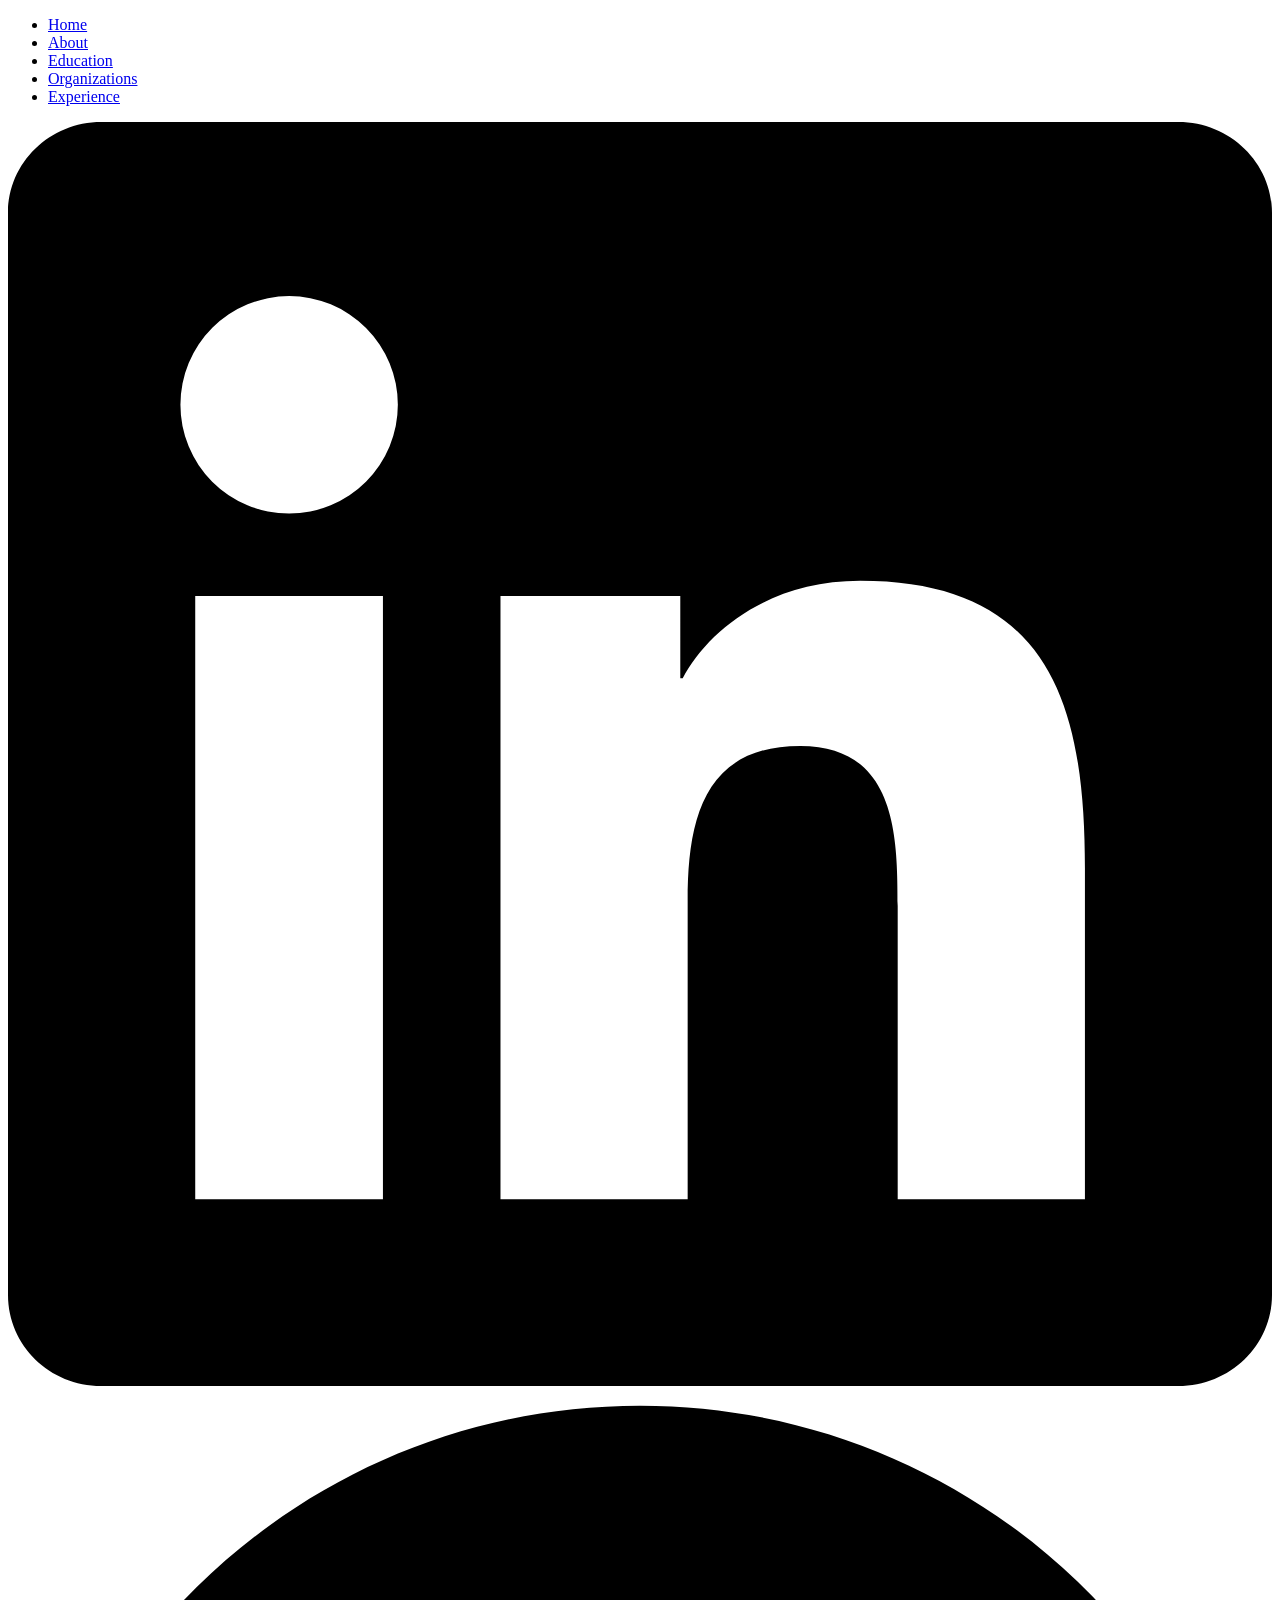
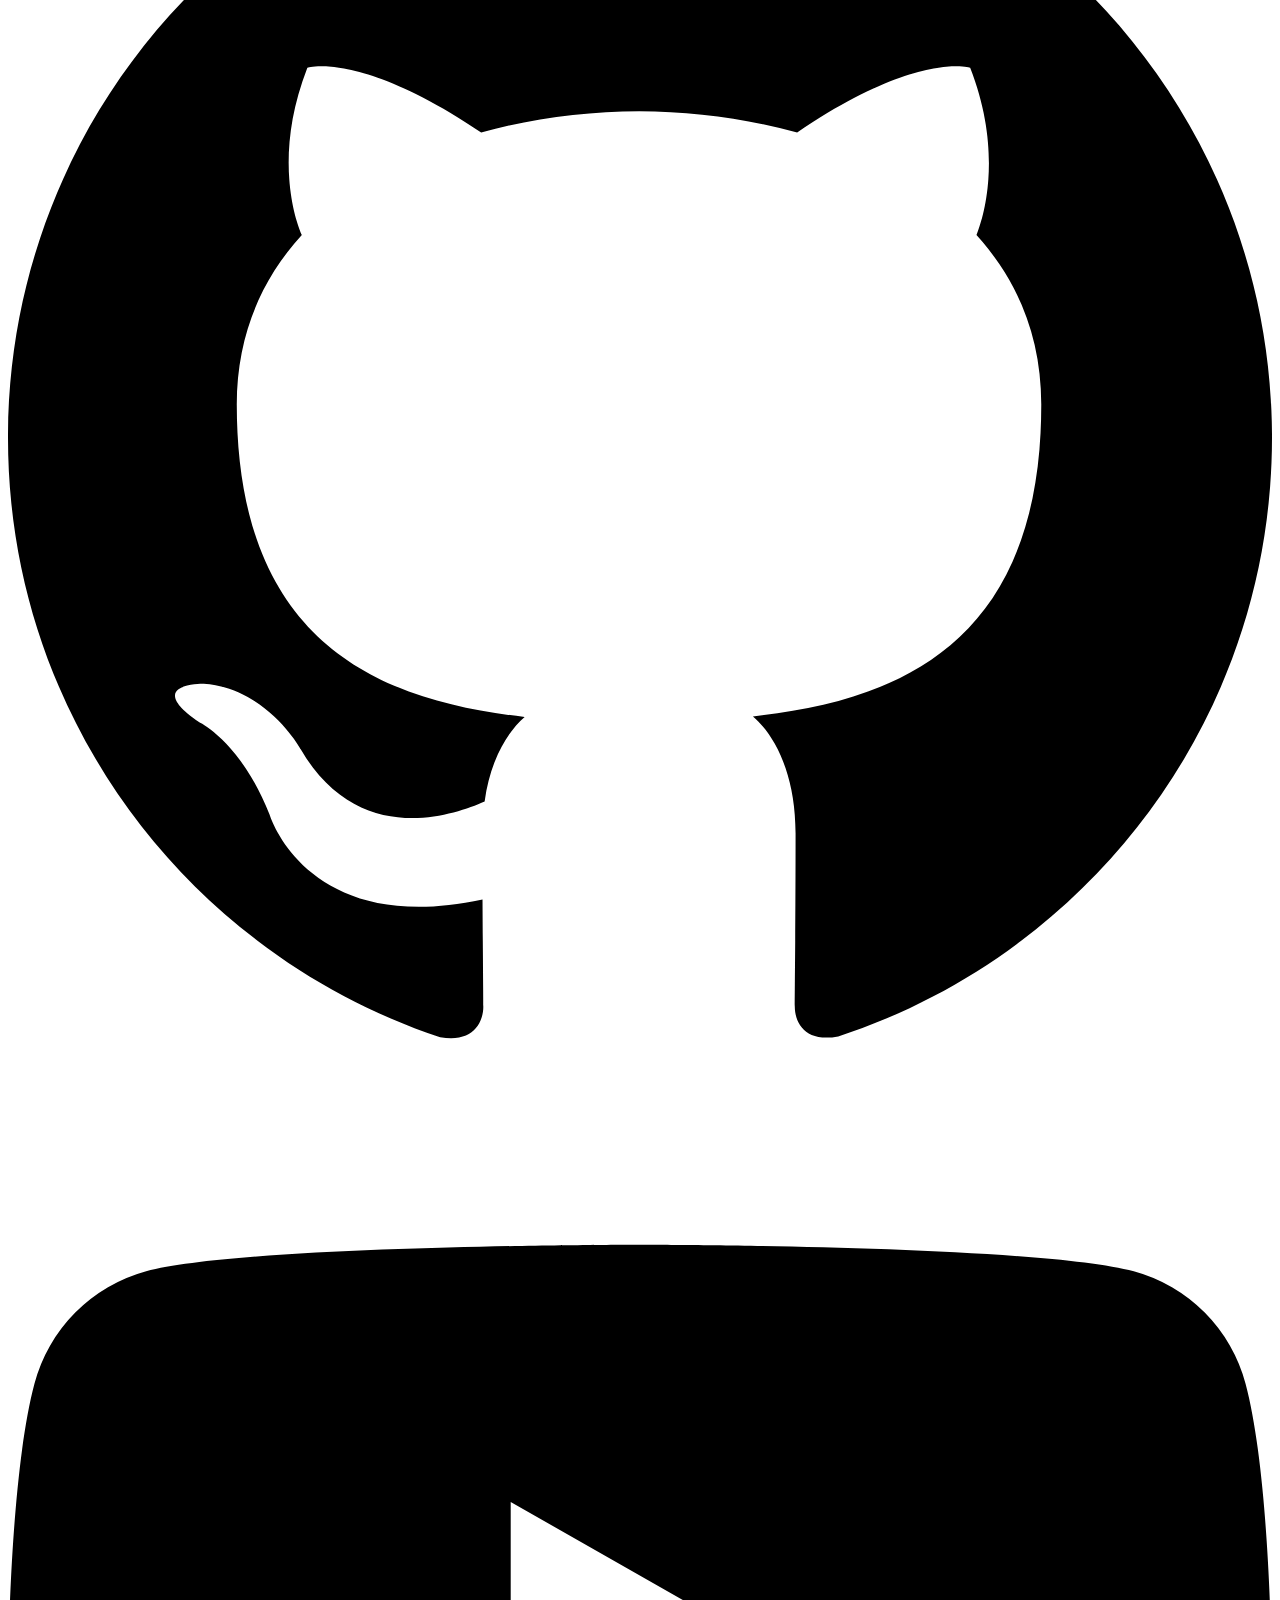
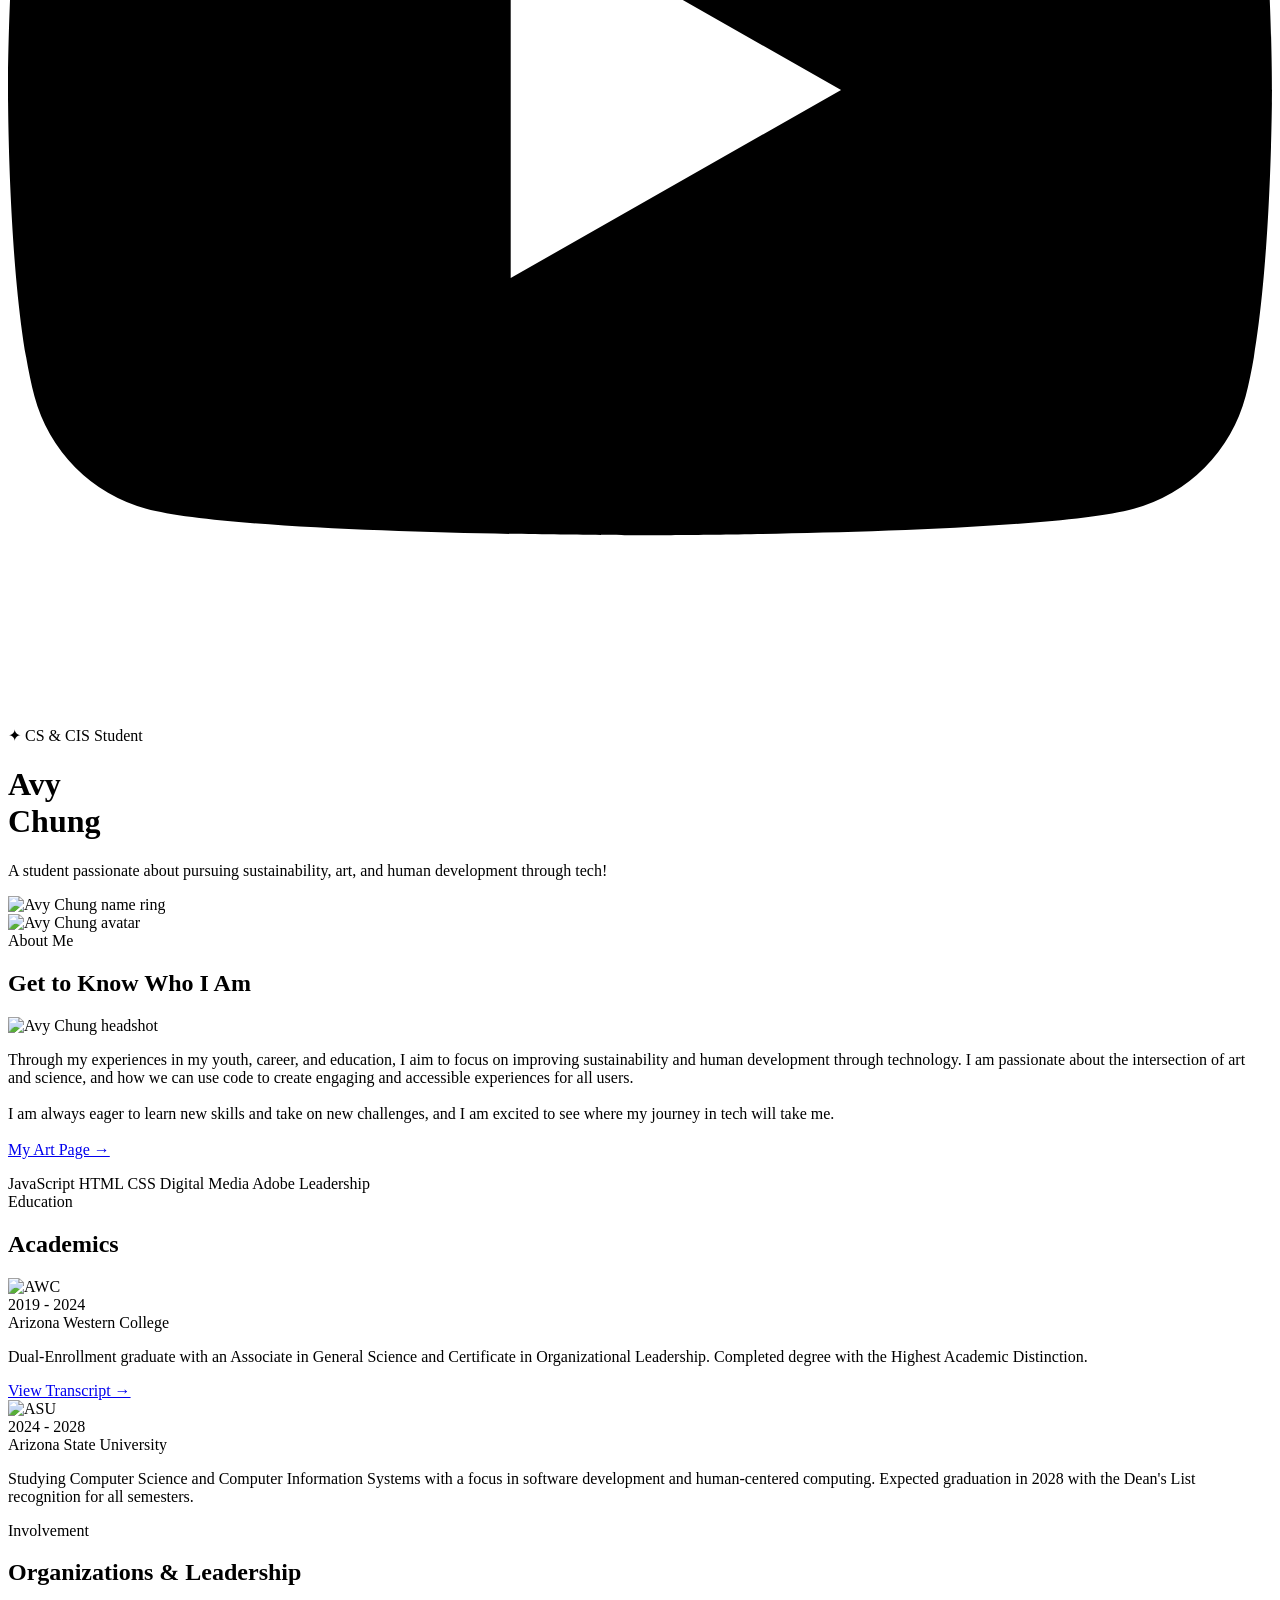
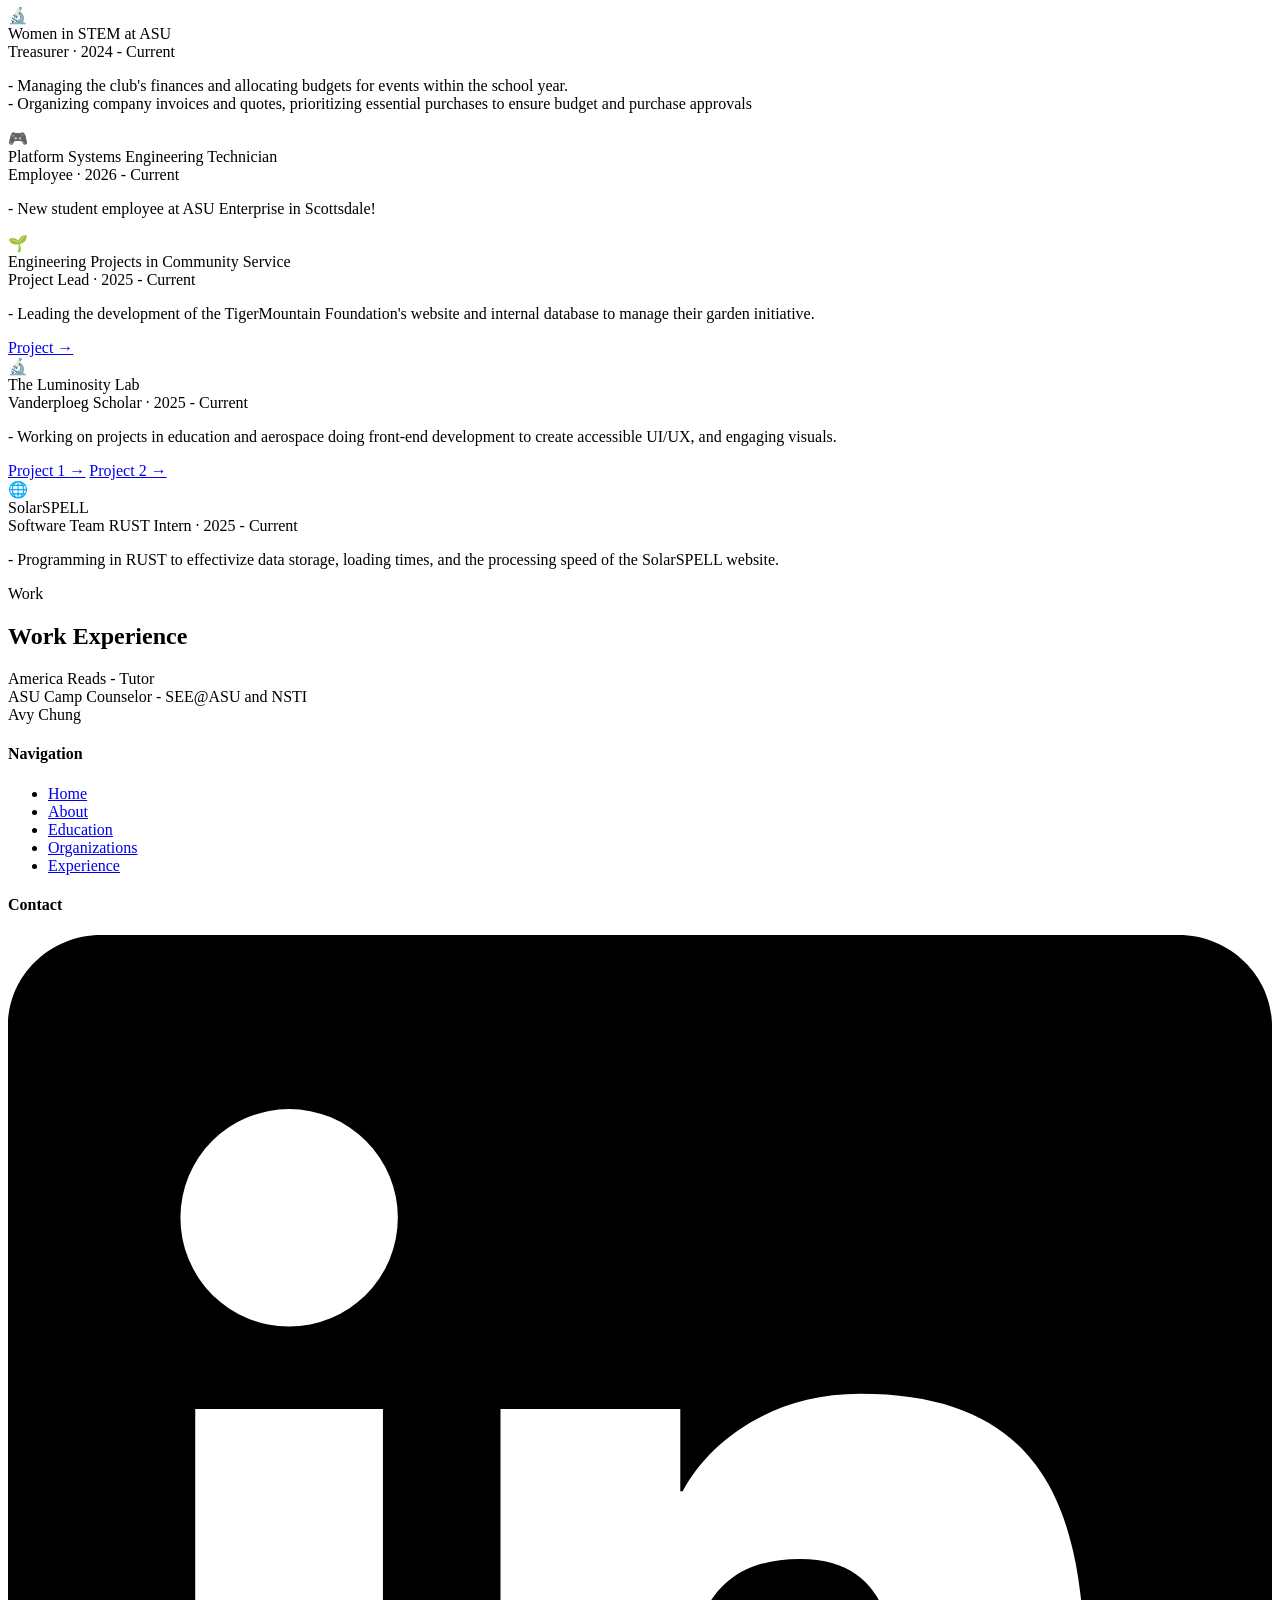
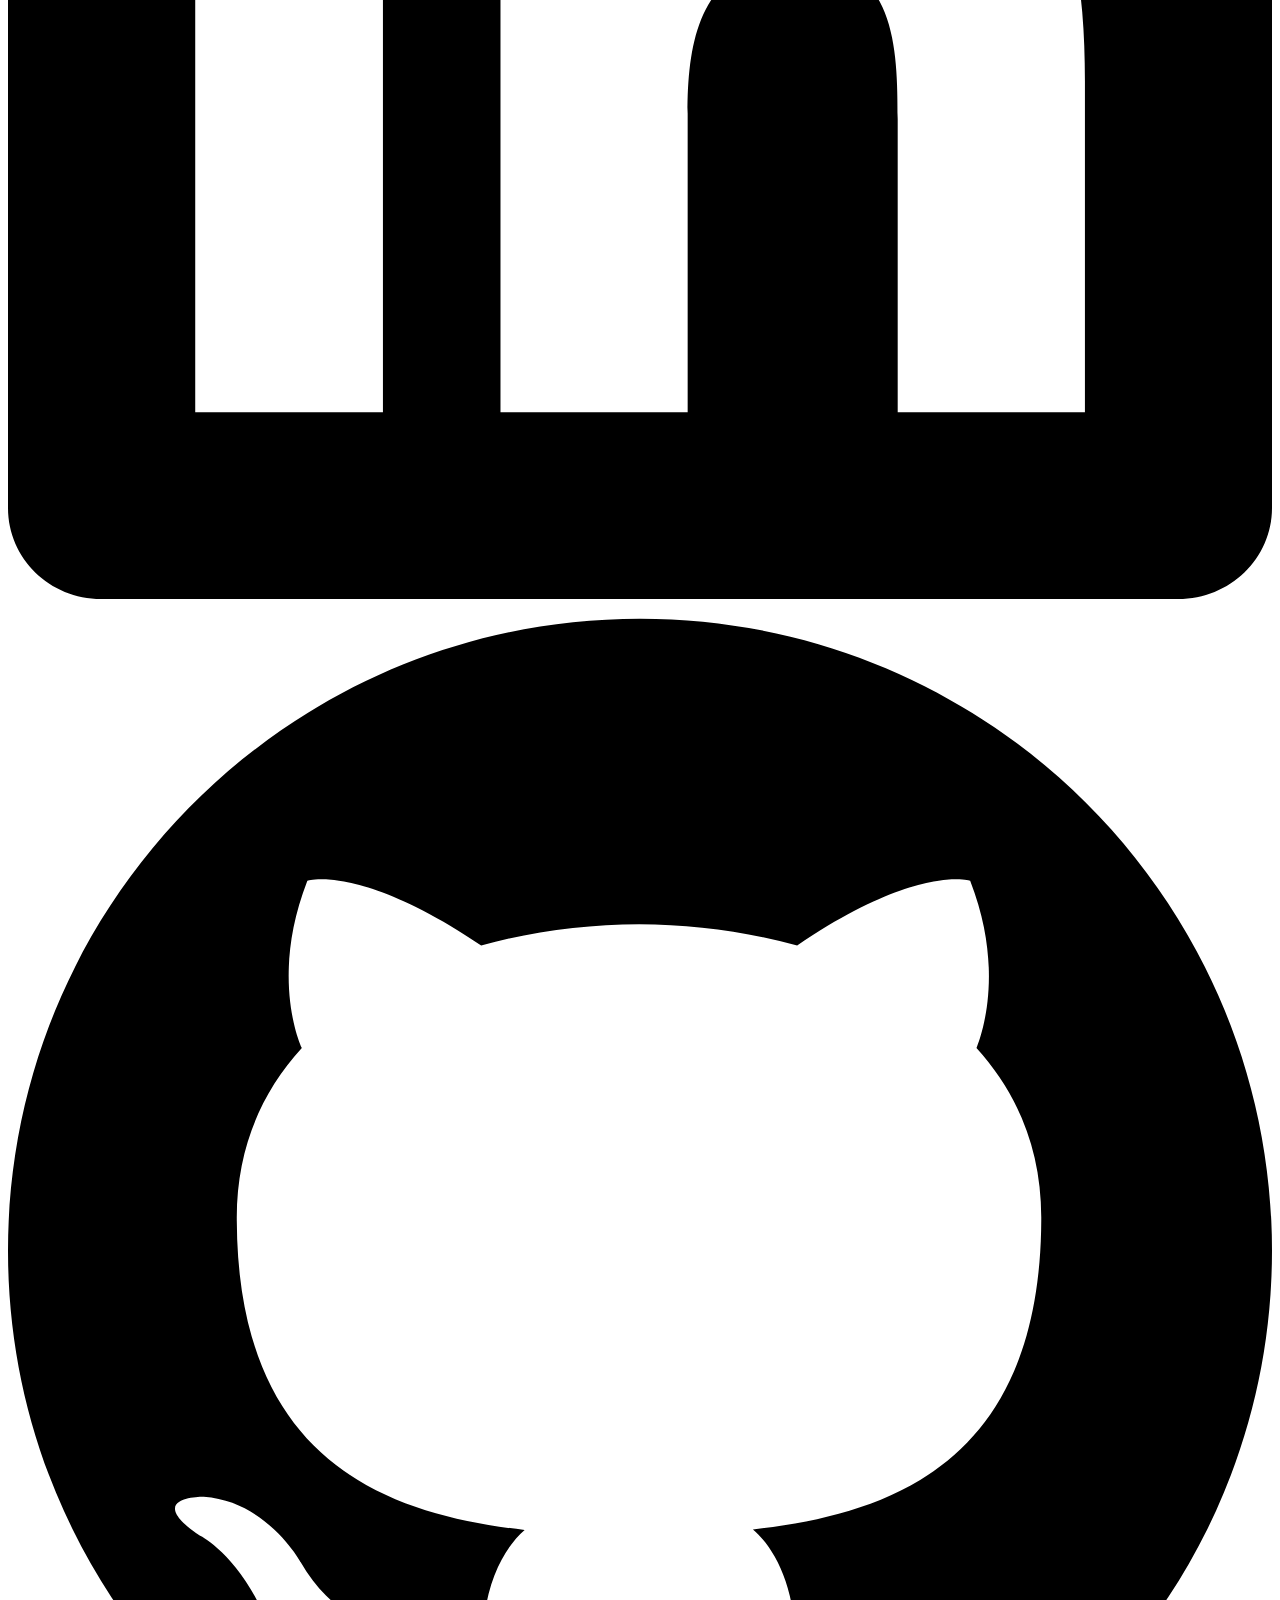
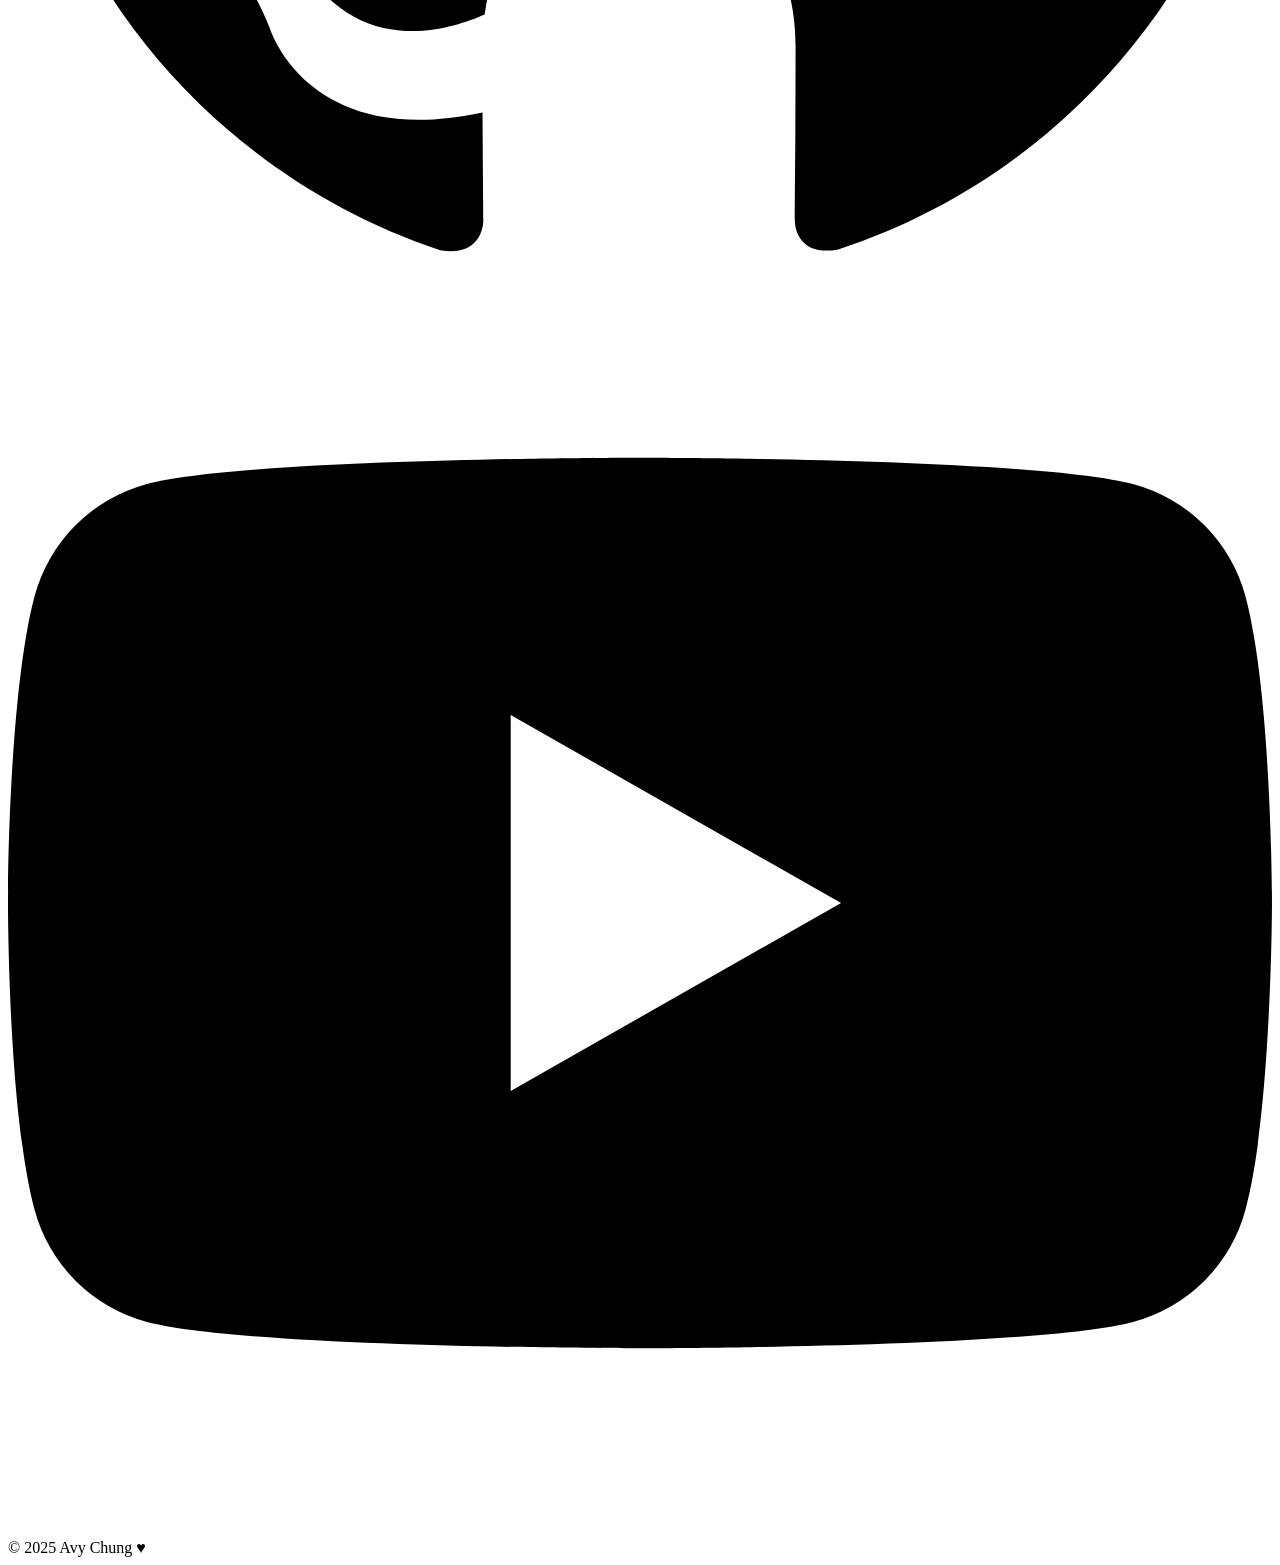
==== index.html @ 110dce2c "link to art page fixed" ====
<!DOCTYPE html>
<html lang="en">
<head>
  <meta charset="UTF-8" />
  <meta name="viewport" content="width=device-width, initial-scale=1.0"/>
  <link rel="stylesheet" href="/avyquynh-portfolio/style.css">
  <title>Avy Chung | Portfolio ♥</title>
</head>
<body>
  <!-- NAV -->
  <nav>
    <ul class="nav-links">
      <li><a href="#hero" class="active">Home</a></li>
      <li><a href="#about">About</a></li>
      <li><a href="#education">Education</a></li>
      <li><a href="#organizations">Organizations</a></li>
      <li><a href="#experience">Experience</a></li>
    </ul>
    <div class="nav-socials">
      <a href="https://www.linkedin.com/in/avy-chung/" target="_blank" aria-label="LinkedIn">
        <svg viewBox="0 0 24 24"><path d="M20.447 20.452h-3.554v-5.569c0-1.328-.027-3.037-1.852-3.037-1.853 0-2.136 1.445-2.136 2.939v5.667H9.351V9h3.414v1.561h.046c.477-.9 1.637-1.85 3.37-1.85 3.601 0 4.267 2.37 4.267 5.455v6.286zM5.337 7.433a2.062 2.062 0 01-2.063-2.065 2.064 2.064 0 112.063 2.065zm1.782 13.019H3.555V9h3.564v11.452zM22.225 0H1.771C.792 0 0 .774 0 1.729v20.542C0 23.227.792 24 1.771 24h20.451C23.2 24 24 23.227 24 22.271V1.729C24 .774 23.2 0 22.222 0h.003z"/></svg>
      </a>
      <a href="https://github.com/avyquynh" target="_blank" aria-label="GitHub">
        <svg viewBox="0 0 24 24"><path d="M12 .297c-6.63 0-12 5.373-12 12 0 5.303 3.438 9.8 8.205 11.385.6.113.82-.258.82-.577 0-.285-.01-1.04-.015-2.04-3.338.724-4.042-1.61-4.042-1.61C4.422 18.07 3.633 17.7 3.633 17.7c-1.087-.744.084-.729.084-.729 1.205.084 1.838 1.236 1.838 1.236 1.07 1.835 2.809 1.305 3.495.998.108-.776.417-1.305.76-1.605-2.665-.3-5.466-1.332-5.466-5.93 0-1.31.465-2.38 1.235-3.22-.135-.303-.54-1.523.105-3.176 0 0 1.005-.322 3.3 1.23.96-.267 1.98-.399 3-.405 1.02.006 2.04.138 3 .405 2.28-1.552 3.285-1.23 3.285-1.23.645 1.653.24 2.873.12 3.176.765.84 1.23 1.91 1.23 3.22 0 4.61-2.805 5.625-5.475 5.92.42.36.81 1.096.81 2.22 0 1.606-.015 2.896-.015 3.286 0 .315.21.69.825.57C20.565 22.092 24 17.592 24 12.297c0-6.627-5.373-12-12-12"/></svg>
      </a>
      <a href="https://www.youtube.com/@avyquynh2" target="_blank" aria-label="YouTube">
        <svg viewBox="0 0 24 24"><path d="M23.498 6.186a3.016 3.016 0 00-2.122-2.136C19.505 3.545 12 3.545 12 3.545s-7.505 0-9.377.505A3.017 3.017 0 00.502 6.186C0 8.07 0 12 0 12s0 3.93.502 5.814a3.016 3.016 0 002.122 2.136c1.871.505 9.376.505 9.376.505s7.505 0 9.377-.505a3.015 3.015 0 002.122-2.136C24 15.93 24 12 24 12s0-3.93-.502-5.814zM9.545 15.568V8.432L15.818 12l-6.273 3.568z"/></svg>
      </a>
    </div>
  </nav>

  <!-- HERO -->
  <div id="hero" class="hero">
    <div class="hero-blob blob-1"></div>
    <div class="hero-blob blob-2"></div>
    <div class="hero-inner">
      <div class="hero-text fade-up">
        <div class="hero-tag">✦ CS & CIS Student</div>
        <h1 class="hero-name">
          Avy<br/><span>Chung</span>
        </h1>
        <p class="hero-desc">
            A student passionate about pursuing sustainability, art, and human development through tech!
        </p>
      </div>
      <div class="hero-visual fade-up delay-2">
        <div class="avatar-wrap">
          <div class="avatar-ring">
            <img src="/avyquynh-portfolio/assets/logoname.png" alt="Avy Chung name ring" />
          </div>
          <div class="avatar-inner">
            <img src="/avyquynh-portfolio/assets/logo.png" alt="Avy Chung avatar" />
          </div>
        </div>
      </div>
    </div>
  </div>

  <!-- ABOUT -->
  <section id="about">
    <div class="section-label">About Me</div>
    <h2 class="section-title">Get to Know Who I Am</h2>
    <div class="section-divider"></div>
    <div class="about-grid">
      <div class="about-photo fade-up">
        <img src="/avyquynh-portfolio/assets/Avy_Chung_Headshot.jpeg" alt="Avy Chung headshot" />
      </div>
      <div class="about-body fade-up delay-1">
        <p>
            Through my experiences in my youth, career, and education, I aim to focus on improving sustainability and human development through technology. I am passionate about the intersection of art and science, and how we can use code to create engaging and accessible experiences for all users. <br>
            <br> I am always eager to learn new skills and take on new challenges, and I am excited to see where my journey in tech will take me.<br>
            <br><a href="https://avyquynh.github.io/avyquynh-art-portfolio/" target="_blank" class="about-link">My Art Page →</a>  
        </p>
        <div class="skills-pills">
          <span class="pill">JavaScript</span>
          <span class="pill">HTML</span>
          <span class="pill">CSS</span>
          <span class="pill">Digital Media</span>
          <span class="pill">Adobe</span>
          <span class="pill">Leadership</span>
        </div>
      </div>
    </div>
  </section>

  <!-- EDUCATION -->
  <section id="education">
    <div class="section-label">Education</div>
    <h2 class="section-title">Academics</h2>
    <div class="section-divider"></div>
    <div class="edu-cards">
      <div class="edu-card fade-up">
        <img src="/avyquynh-portfolio/assets/AWC_logo.png" alt="AWC" class="edu-logo" />
        <div class="edu-years">2019 - 2024</div>
        <div class="edu-school">Arizona Western College</div>
        <p class="edu-desc">
          Dual-Enrollment graduate with an Associate in General Science and Certificate in Organizational Leadership. Completed degree with the Highest Academic Distinction.
        </p>
        <a href="/avyquynh-portfolio/assets/AWC Transcript.pdf" target="_blank" class="edu-link">View Transcript →</a>
      </div>
      <div class="edu-card fade-up delay-2">
        <img src="/avyquynh-portfolio/assets/ASU_logo.png" alt="ASU" class="edu-logo" />
        <div class="edu-years">2024 - 2028</div>
        <div class="edu-school">Arizona State University</div>
        <p class="edu-desc">
          Studying Computer Science and Computer Information Systems with a focus in software development and human-centered computing. Expected graduation in 2028 with the Dean's List recognition for all semesters.
        </p>
      </div>
    </div>
  </section>

  <!-- ORGANIZATIONS -->
  <section id="organizations">
    <div class="section-label">Involvement</div>
    <h2 class="section-title">Organizations & Leadership</h2>
    <div class="section-divider"></div>
    <div class="orgs-grid">
      <div class="org-card fade-up">
        <div class="org-header">
          <div class="org-icon">🔬</div>
          <div>
            <div class="org-name">Women in STEM at ASU</div>
          </div>
        </div>
        <div class="org-role">Treasurer · 2024 - Current</div>
        <p class="org-desc">
            - Managing the club's finances and allocating budgets for events within the school year.<br>
            - Organizing company invoices and quotes, prioritizing essential purchases to ensure budget and purchase approvals
        </p>
      </div>

      <div class="org-card fade-up delay-1">
        <div class="org-header">
          <div class="org-icon">🎮</div>
          <div>
            <div class="org-name">Platform Systems Engineering Technician</div>
          </div>
        </div>
        <div class="org-role">Employee · 2026 - Current</div>
        <p class="org-desc">
            - New student employee at ASU Enterprise in Scottsdale!
        </p>
      </div>

      <div class="org-card fade-up delay-2">
        <div class="org-header">
          <div class="org-icon">🌱</div>
          <div>
            <div class="org-name">Engineering Projects in Community Service</div>
          </div>
        </div>
        <div class="org-role">Project Lead · 2025 - Current</div>
        <p class="org-desc">
            - Leading the development of the TigerMountain Foundation's website and internal database to manage their garden initiative.
        </p>  
        <a href="https://github.com/TigerMountain-Foundation-EPICS/" target="_blank" class="org-link">Project →</a>  
    </div>

      <div class="org-card fade-up delay-1">
        <div class="org-header">
          <div class="org-icon">🔬</div>
          <div>
            <div class="org-name">The Luminosity Lab</div>
          </div>
        </div>
        <div class="org-role">Vanderploeg Scholar · 2025 - Current</div>
        <p class="org-desc">- Working on projects in education and aerospace doing front-end development to create accessible UI/UX, and engaging visuals.</p>
        <a href="https://www.withkip.com" target="_blank" class="org-link">Project 1 →</a>
        <a href="https://www.figma.com/proto/AgCp6HryinHrchg2xhIece/Wireframe-Workbench-Tablet?node-id=0-1&t=k4JjEGeSxW9MUzPW-1" target="_blank" class="org-link">Project 2 →</a>
      </div>

      <div class="org-card fade-up delay-2">
        <div class="org-header">
          <div class="org-icon">🌐</div>
          <div>
            <div class="org-name">SolarSPELL</div>
          </div>
        </div>
        <div class="org-role">Software Team RUST Intern · 2025 - Current</div>
        <p class="org-desc">- Programming in RUST to effectivize data storage, loading times, and the processing speed of the SolarSPELL website.</p>
      </div>
    </div>
  </section>

  <!-- EXPERIENCE -->
  <section id="experience">
    <div class="section-label">Work</div>
    <h2 class="section-title">Work Experience</h2>
    <div class="section-divider"></div>
    <div class="work-list">
      <div class="work-item fade-up">
        <div class="work-dot"></div>
        <div class="work-title">America Reads - Tutor</div>
      </div>
      <div class="work-item fade-up delay-1">
        <div class="work-dot"></div>
        <div class="work-title">ASU Camp Counselor - SEE@ASU and NSTI</div>
      </div>
    </div>
  </section>

  <!-- FOOTER -->
  <footer>
    <div class="footer-inner">
      <div>
        <div class="footer-brand">Avy Chung</div>
      </div>
      <div class="footer-col">
        <h4>Navigation</h4>
        <ul>
          <li><a href="#hero">Home</a></li>
          <li><a href="#about">About</a></li>
          <li><a href="#education">Education</a></li>
          <li><a href="#organizations">Organizations</a></li>
          <li><a href="#experience">Experience</a></li>
        </ul>
      </div>
      <div class="footer-col">
        <h4>Contact</h4>
        <div class="footer-socials" style="margin-top:1.2rem">
          <a href="https://www.linkedin.com/in/avy-chung/" target="_blank" aria-label="LinkedIn">
            <svg viewBox="0 0 24 24"><path d="M20.447 20.452h-3.554v-5.569c0-1.328-.027-3.037-1.852-3.037-1.853 0-2.136 1.445-2.136 2.939v5.667H9.351V9h3.414v1.561h.046c.477-.9 1.637-1.85 3.37-1.85 3.601 0 4.267 2.37 4.267 5.455v6.286zM5.337 7.433a2.062 2.062 0 01-2.063-2.065 2.064 2.064 0 112.063 2.065zm1.782 13.019H3.555V9h3.564v11.452zM22.225 0H1.771C.792 0 0 .774 0 1.729v20.542C0 23.227.792 24 1.771 24h20.451C23.2 24 24 23.227 24 22.271V1.729C24 .774 23.2 0 22.222 0h.003z"/></svg>
          </a>
          <a href="https://github.com/avyquynh" target="_blank" aria-label="GitHub">
            <svg viewBox="0 0 24 24"><path d="M12 .297c-6.63 0-12 5.373-12 12 0 5.303 3.438 9.8 8.205 11.385.6.113.82-.258.82-.577 0-.285-.01-1.04-.015-2.04-3.338.724-4.042-1.61-4.042-1.61C4.422 18.07 3.633 17.7 3.633 17.7c-1.087-.744.084-.729.084-.729 1.205.084 1.838 1.236 1.838 1.236 1.07 1.835 2.809 1.305 3.495.998.108-.776.417-1.305.76-1.605-2.665-.3-5.466-1.332-5.466-5.93 0-1.31.465-2.38 1.235-3.22-.135-.303-.54-1.523.105-3.176 0 0 1.005-.322 3.3 1.23.96-.267 1.98-.399 3-.405 1.02.006 2.04.138 3 .405 2.28-1.552 3.285-1.23 3.285-1.23.645 1.653.24 2.873.12 3.176.765.84 1.23 1.91 1.23 3.22 0 4.61-2.805 5.625-5.475 5.92.42.36.81 1.096.81 2.22 0 1.606-.015 2.896-.015 3.286 0 .315.21.69.825.57C20.565 22.092 24 17.592 24 12.297c0-6.627-5.373-12-12-12"/></svg>
          </a>
          <a href="https://www.youtube.com/@avyquynh2" target="_blank" aria-label="YouTube">
            <svg viewBox="0 0 24 24"><path d="M23.498 6.186a3.016 3.016 0 00-2.122-2.136C19.505 3.545 12 3.545 12 3.545s-7.505 0-9.377.505A3.017 3.017 0 00.502 6.186C0 8.07 0 12 0 12s0 3.93.502 5.814a3.016 3.016 0 002.122 2.136c1.871.505 9.376.505 9.376.505s7.505 0 9.377-.505a3.015 3.015 0 002.122-2.136C24 15.93 24 12 24 12s0-3.93-.502-5.814zM9.545 15.568V8.432L15.818 12l-6.273 3.568z"/></svg>
          </a>
        </div>
      </div>
    </div>
    <div class="footer-bottom">
      <span>© 2025 Avy Chung ♥</span>
    </div>
  </footer>
  <script src="/avyquynh-portfolio/script.js"></script></body>
</html>
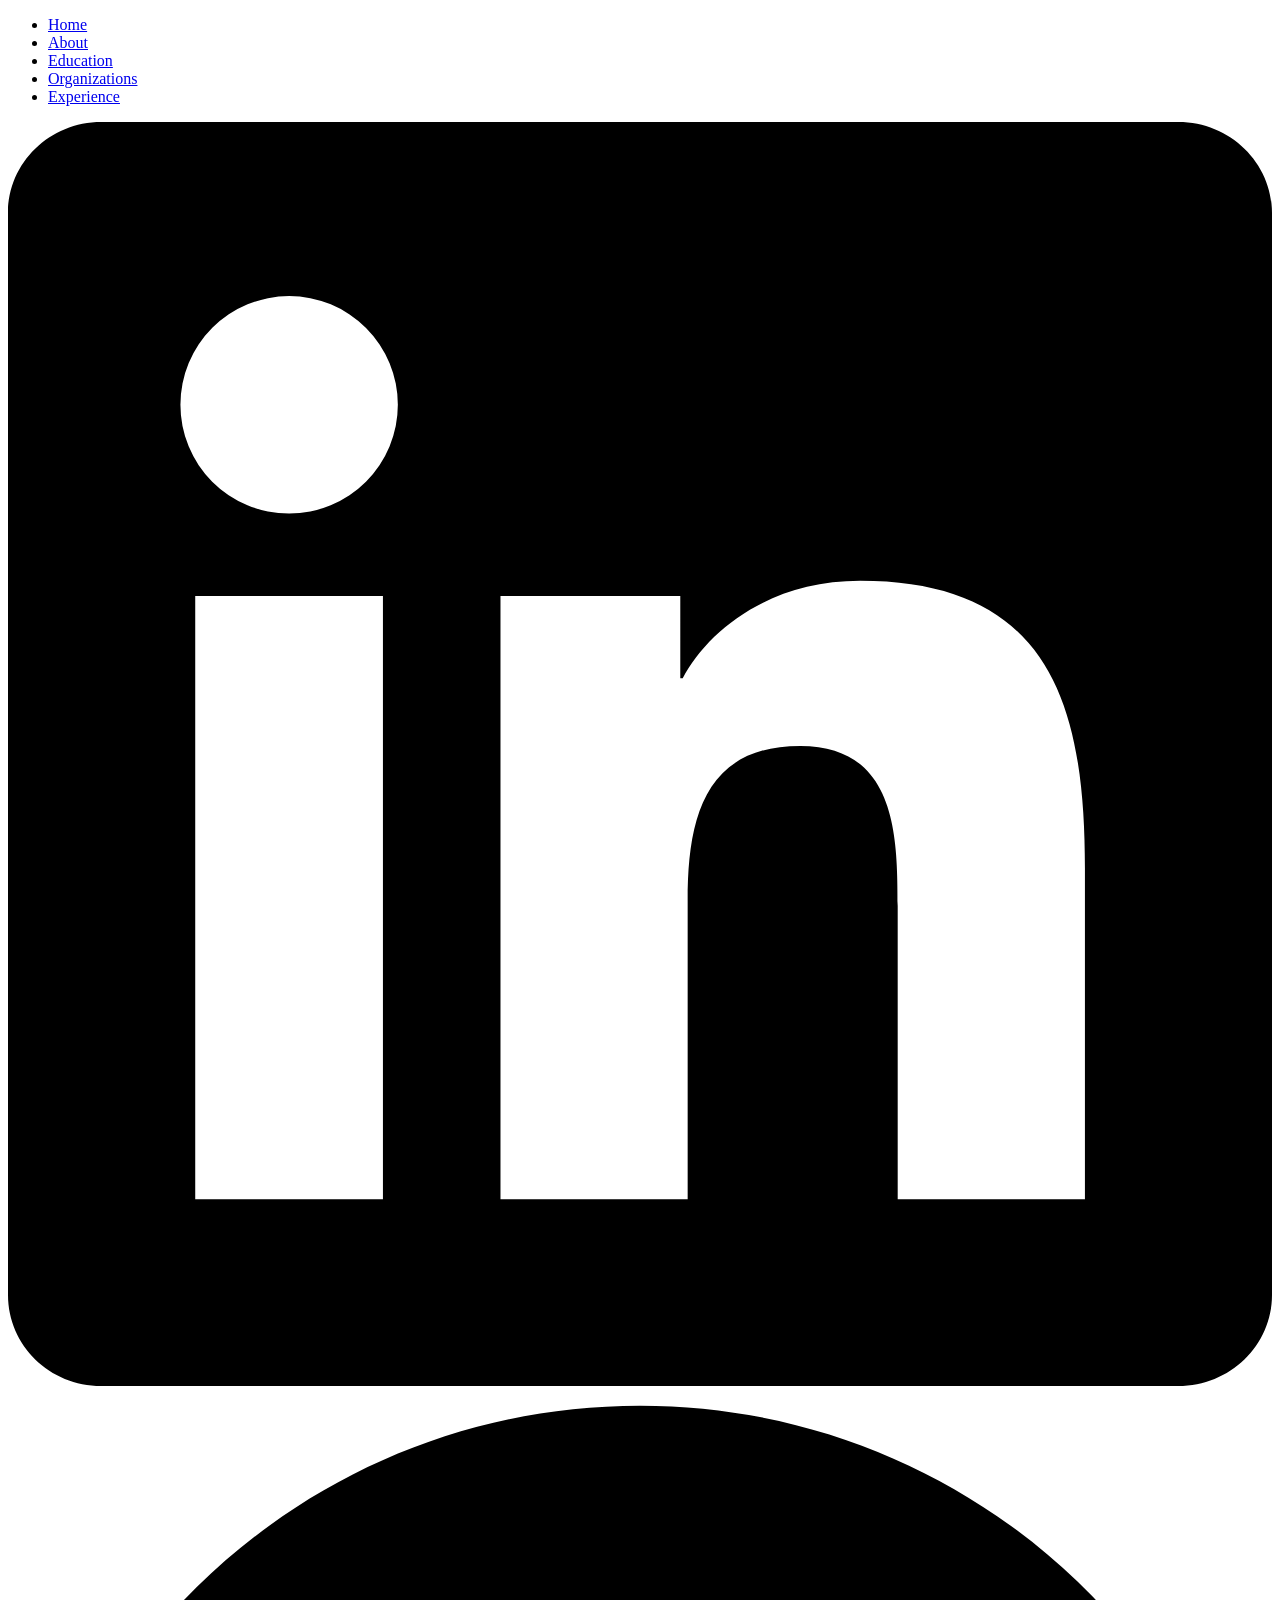
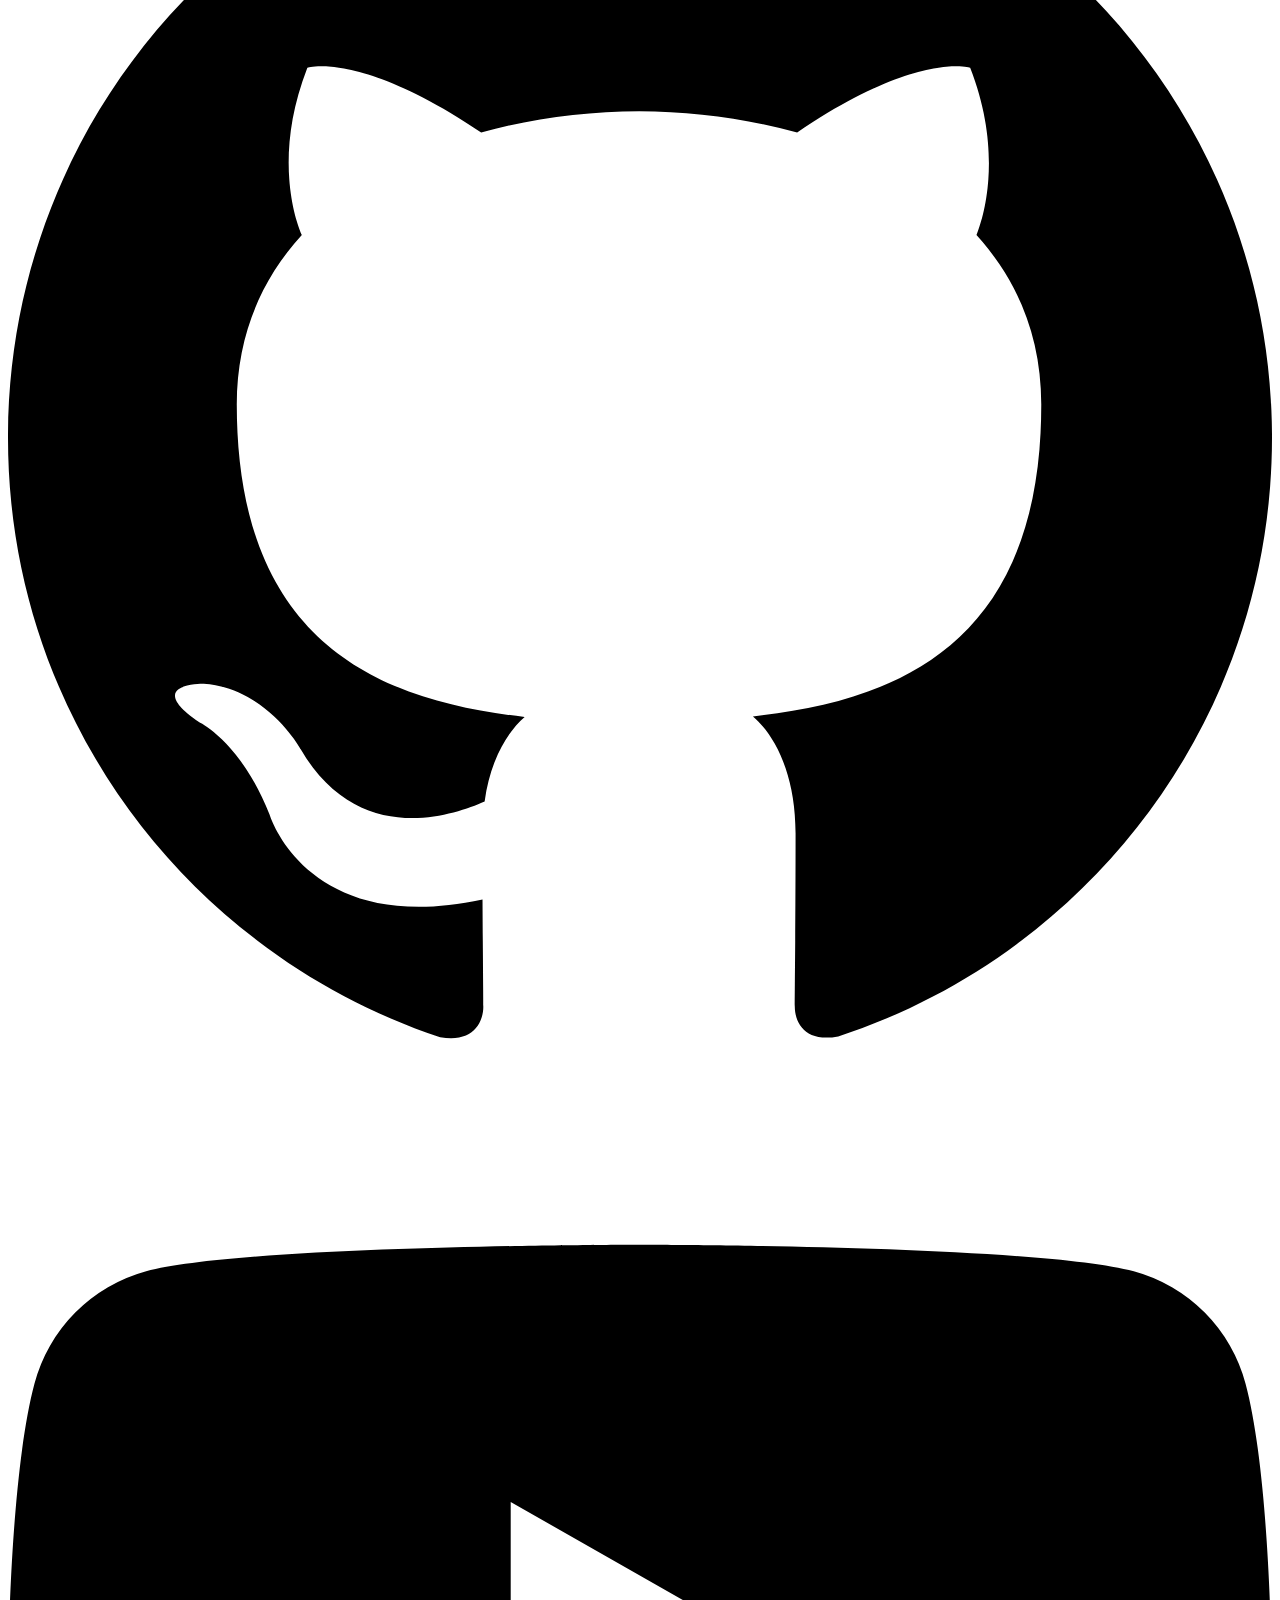
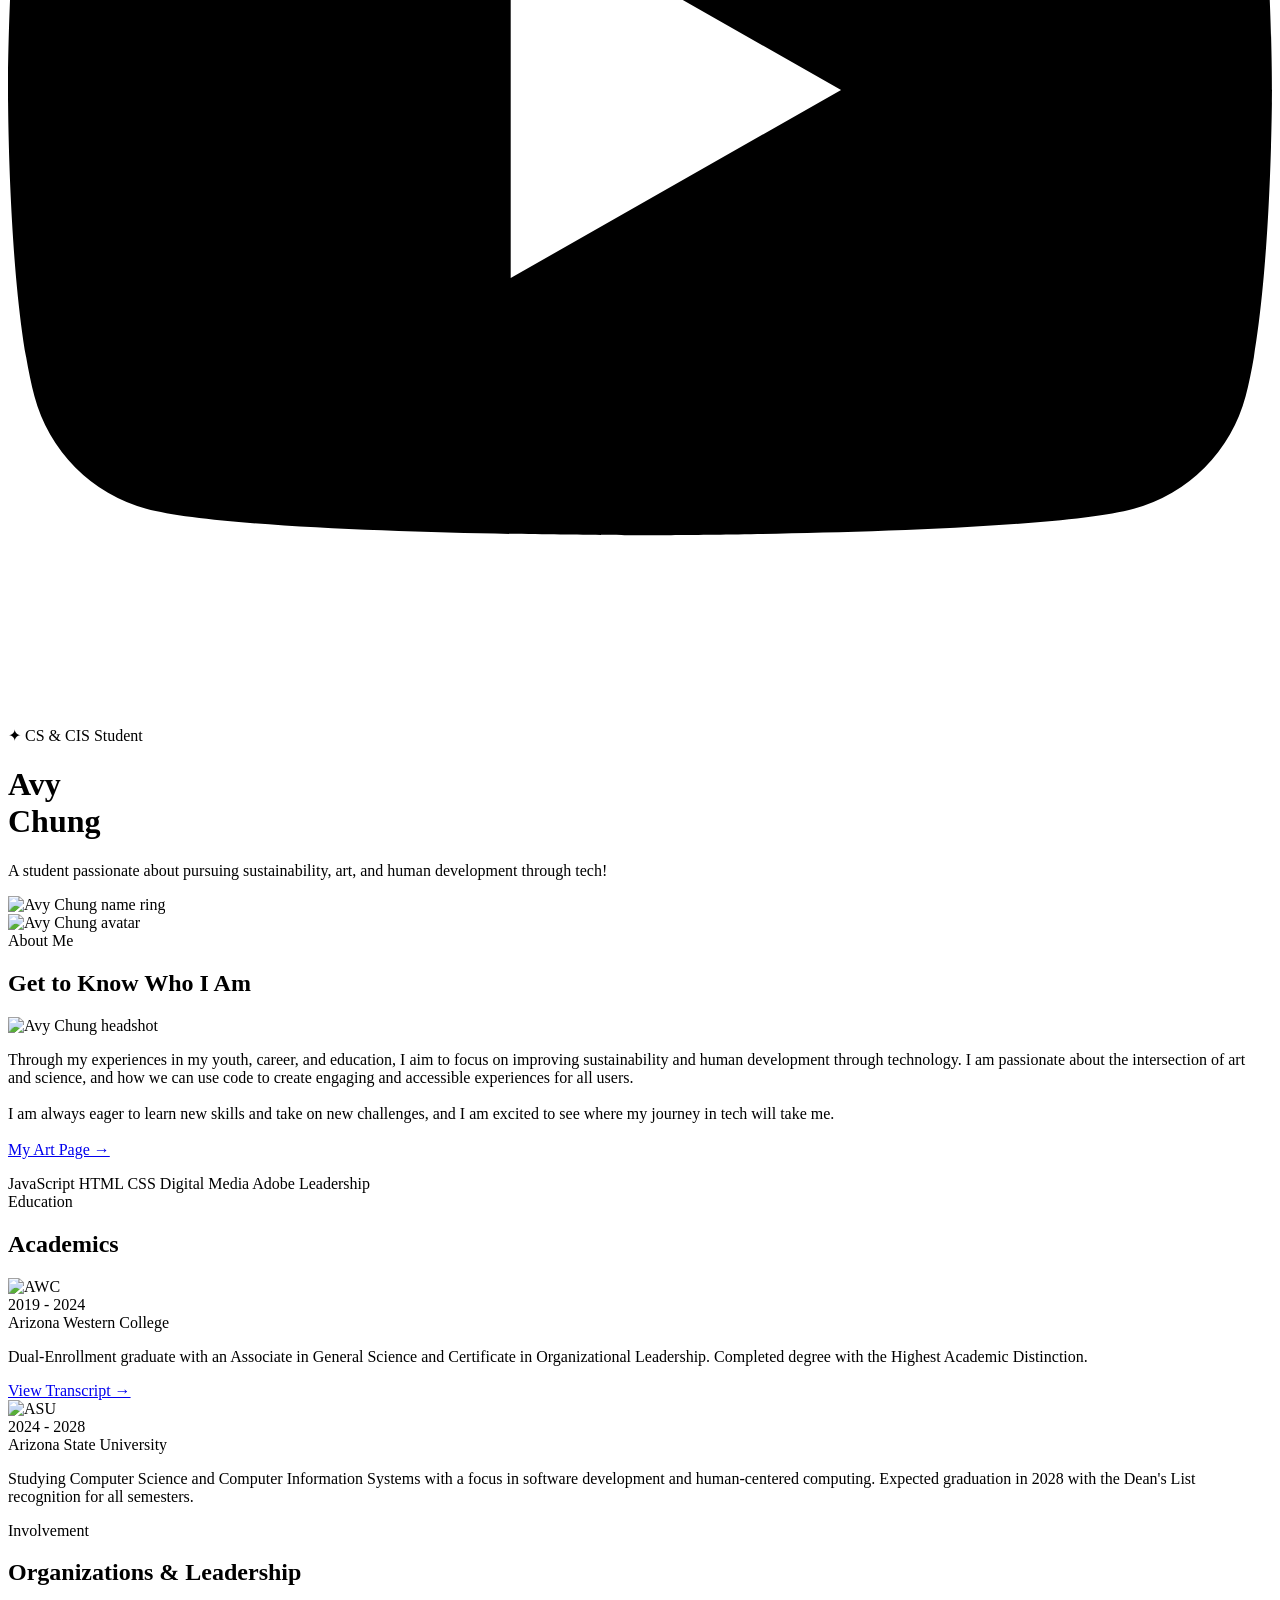
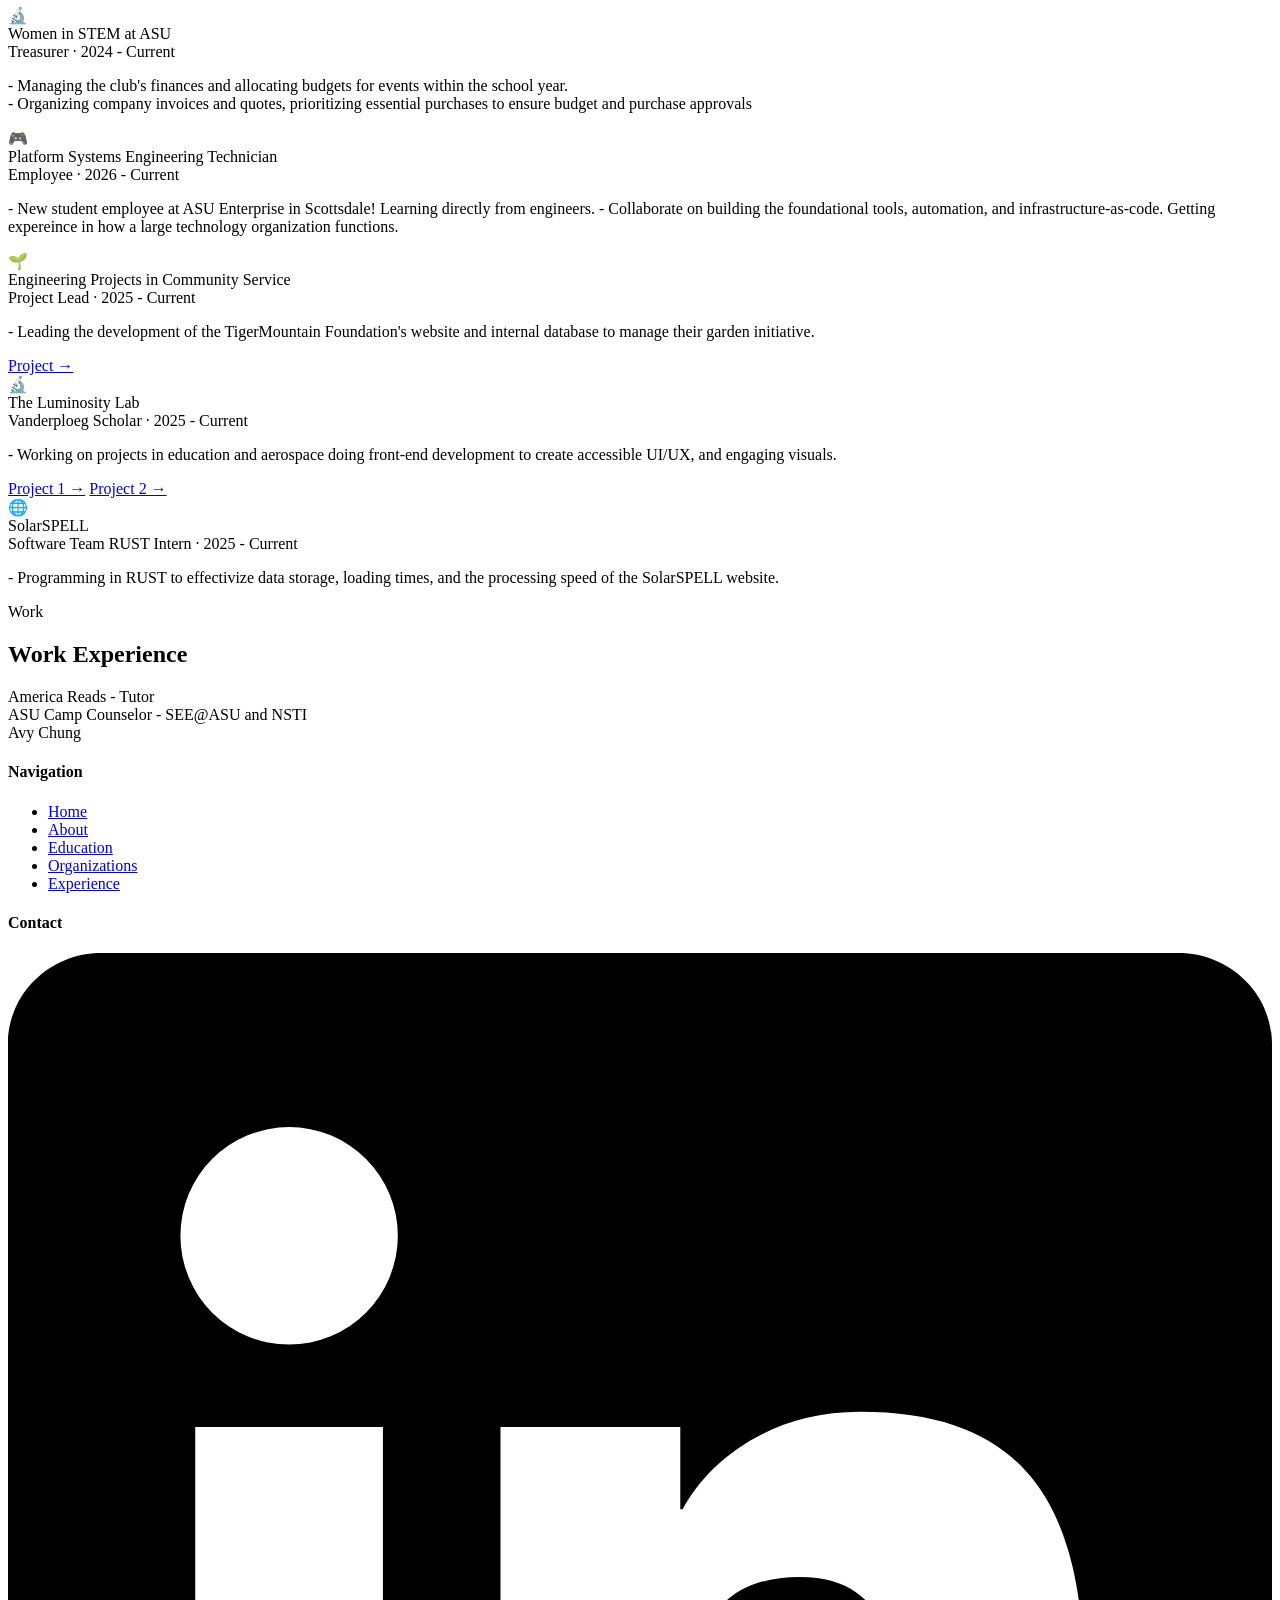
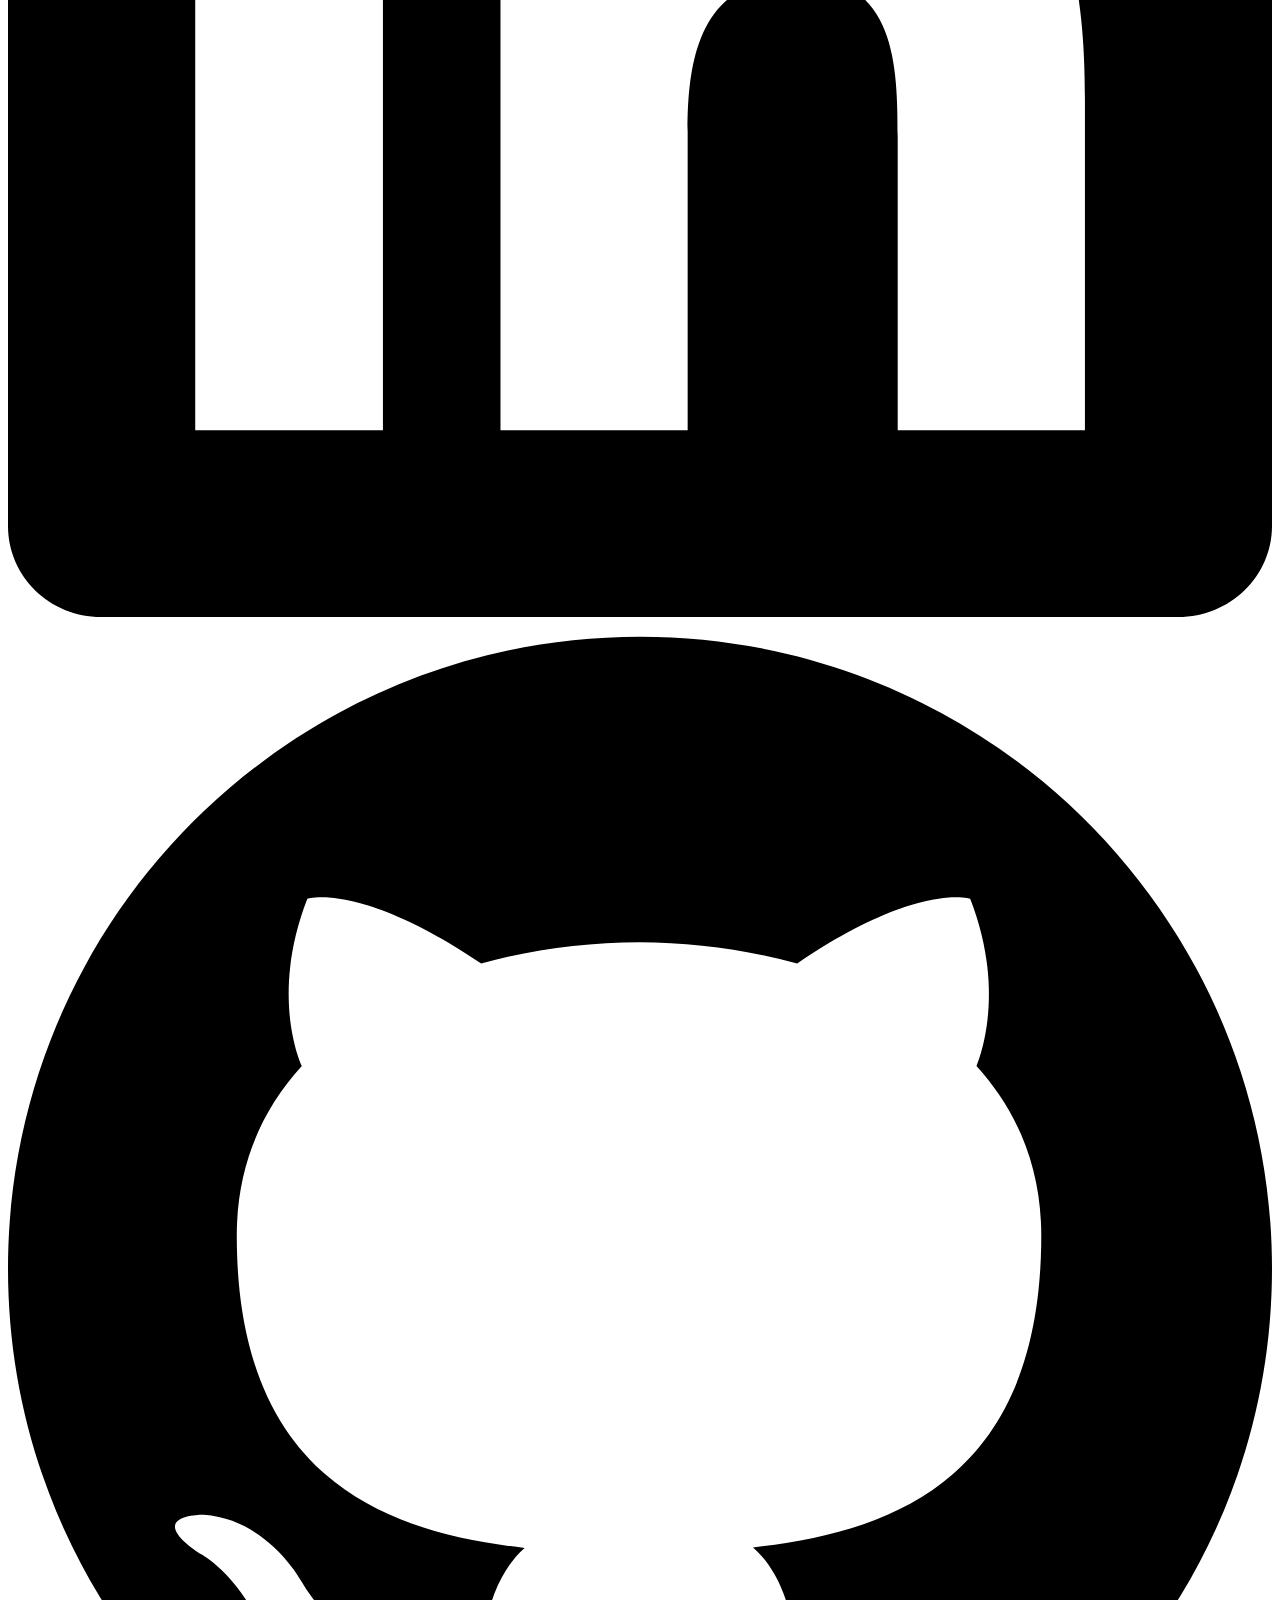
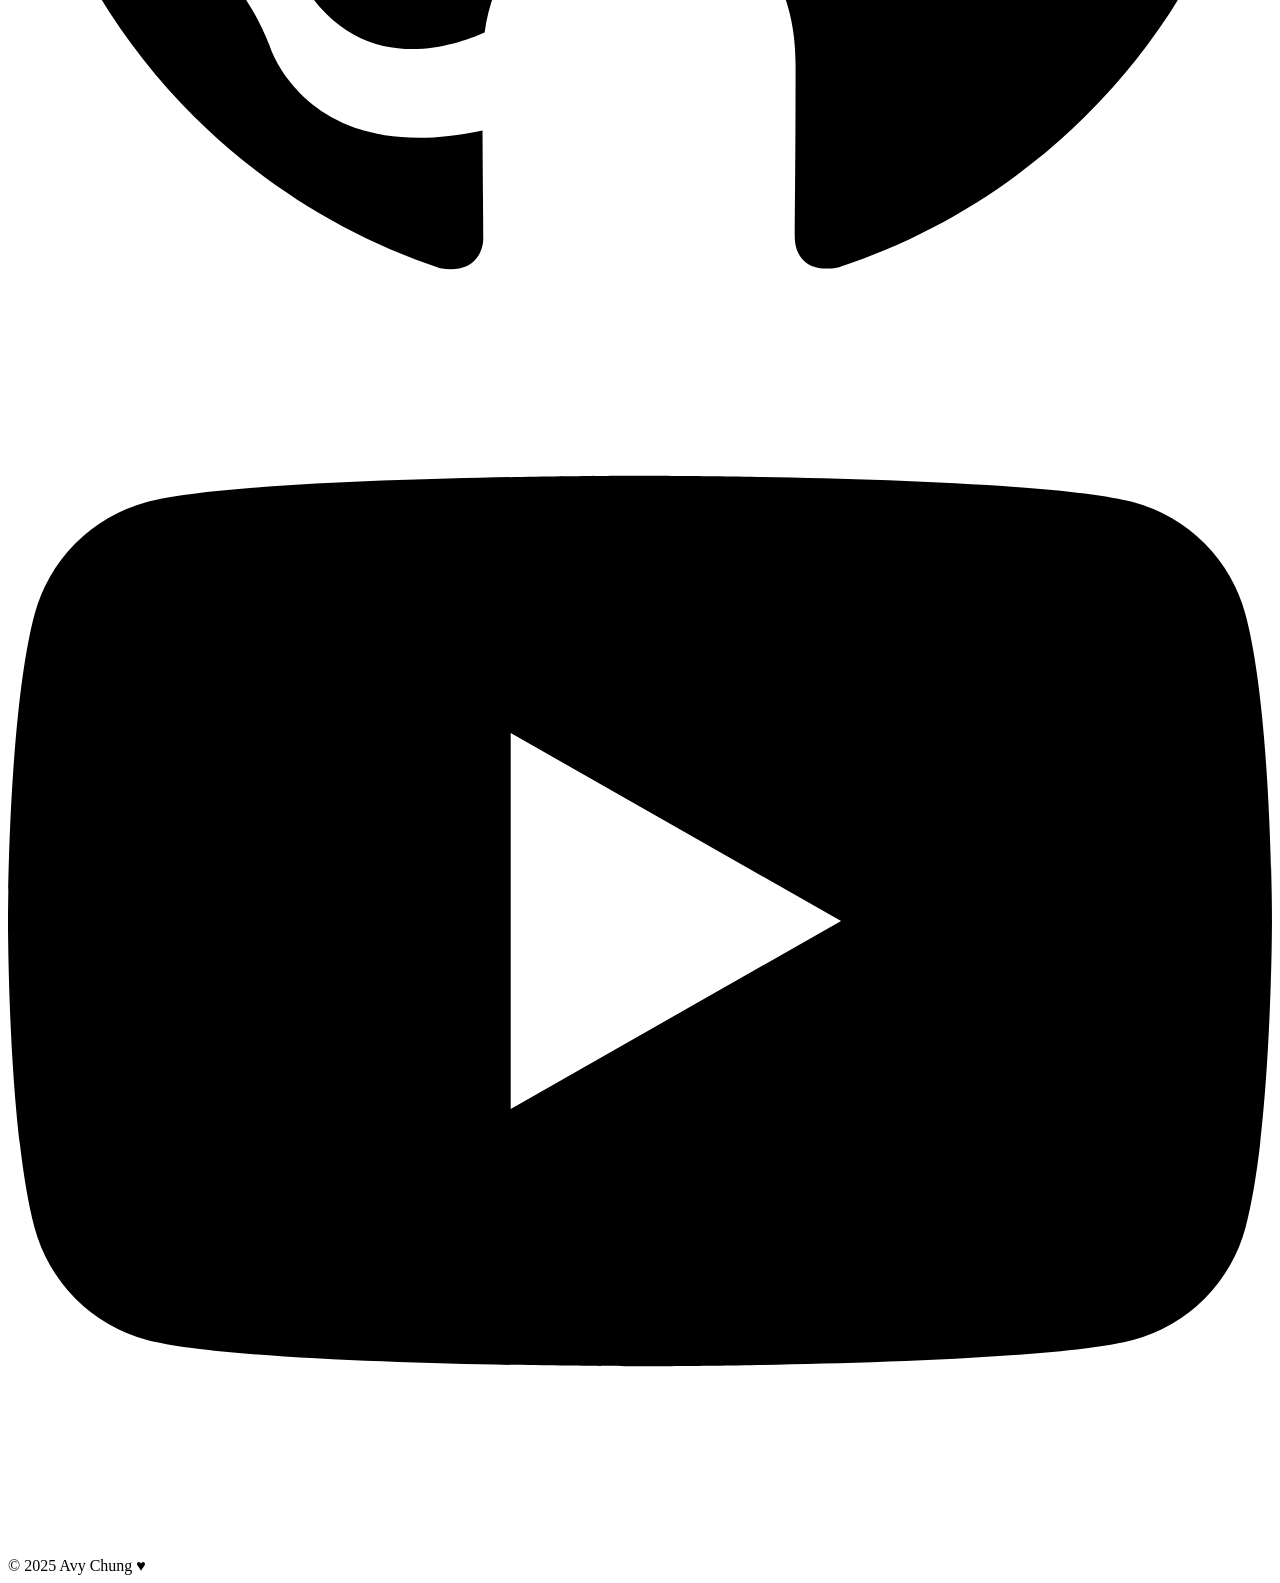
==== commit c89575a1: "update ring and descriptions" ====
--- a/index.html
+++ b/index.html
@@ -69,7 +69,7 @@
         <p>
             Through my experiences in my youth, career, and education, I aim to focus on improving sustainability and human development through technology. I am passionate about the intersection of art and science, and how we can use code to create engaging and accessible experiences for all users. <br>
             <br> I am always eager to learn new skills and take on new challenges, and I am excited to see where my journey in tech will take me.<br>
-            <br><a href="https://avyquynh.github.io/avyquynh-art-portfolio/" target="_blank" class="about-link">My Art Page →</a>  
+            <br><a href="https://avyquynh.github.io/avyquynh-art-portfolio/" target="_self" class="about-link">My Art Page →</a>  
         </p>
         <div class="skills-pills">
           <span class="pill">JavaScript</span>
@@ -138,7 +138,8 @@
         </div>
         <div class="org-role">Employee · 2026 - Current</div>
         <p class="org-desc">
-            - New student employee at ASU Enterprise in Scottsdale!
+            - New student employee at ASU Enterprise in Scottsdale! Learning directly from engineers. 
+            - Collaborate on building the foundational tools, automation, and infrastructure-as-code. Getting expereince in how a large technology organization functions. 
         </p>
       </div>
 
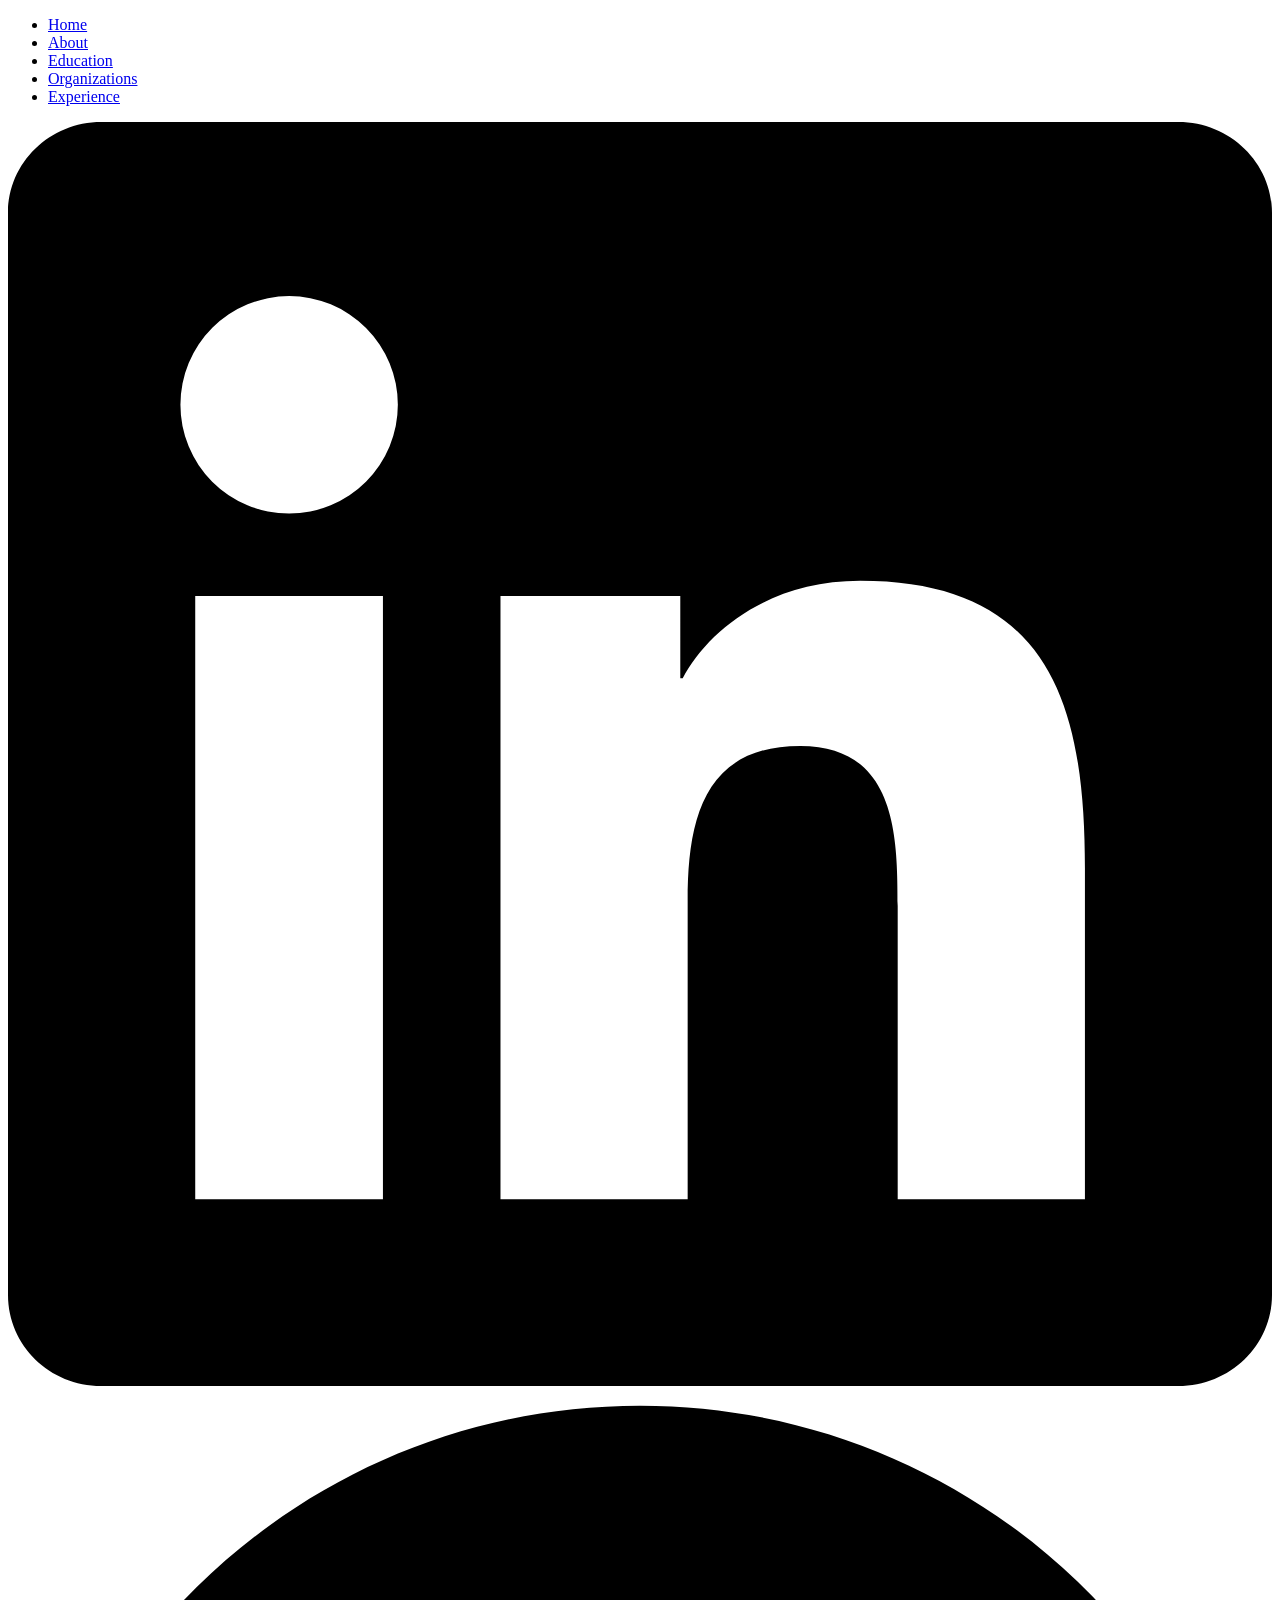
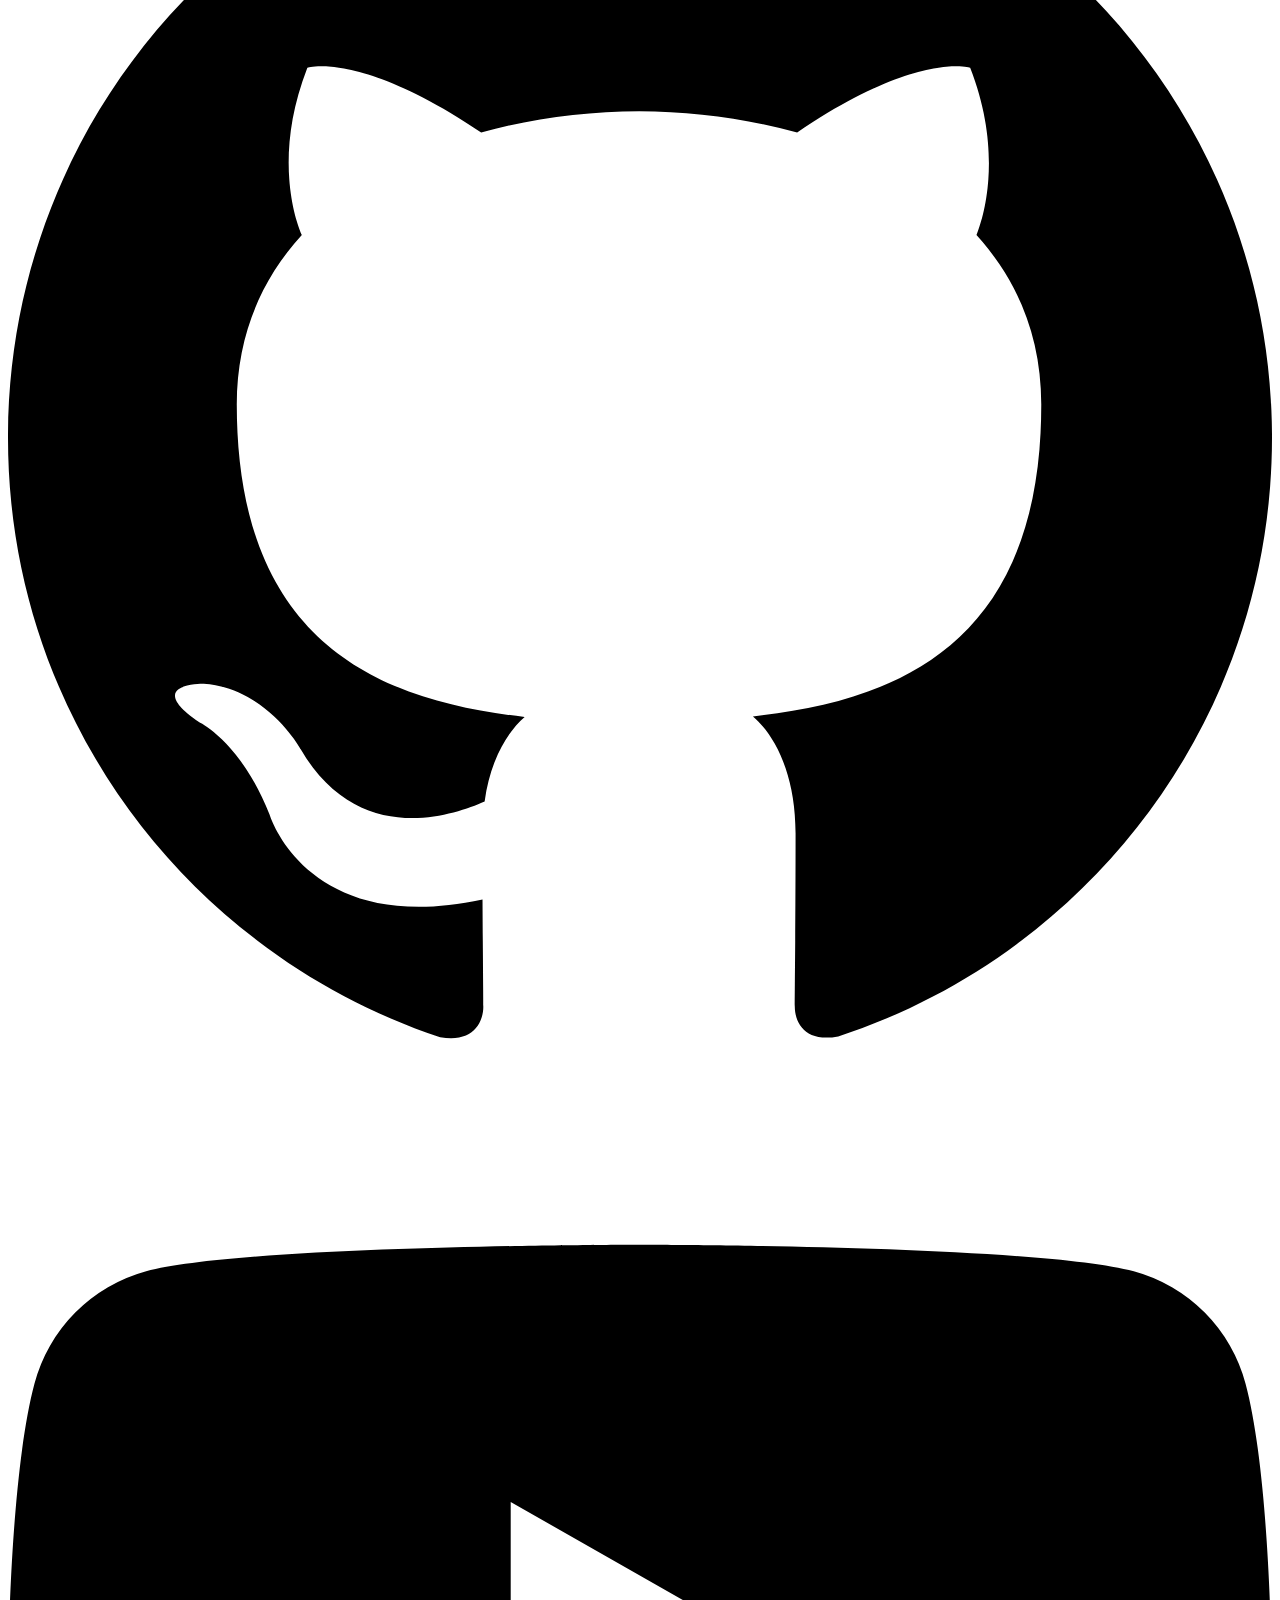
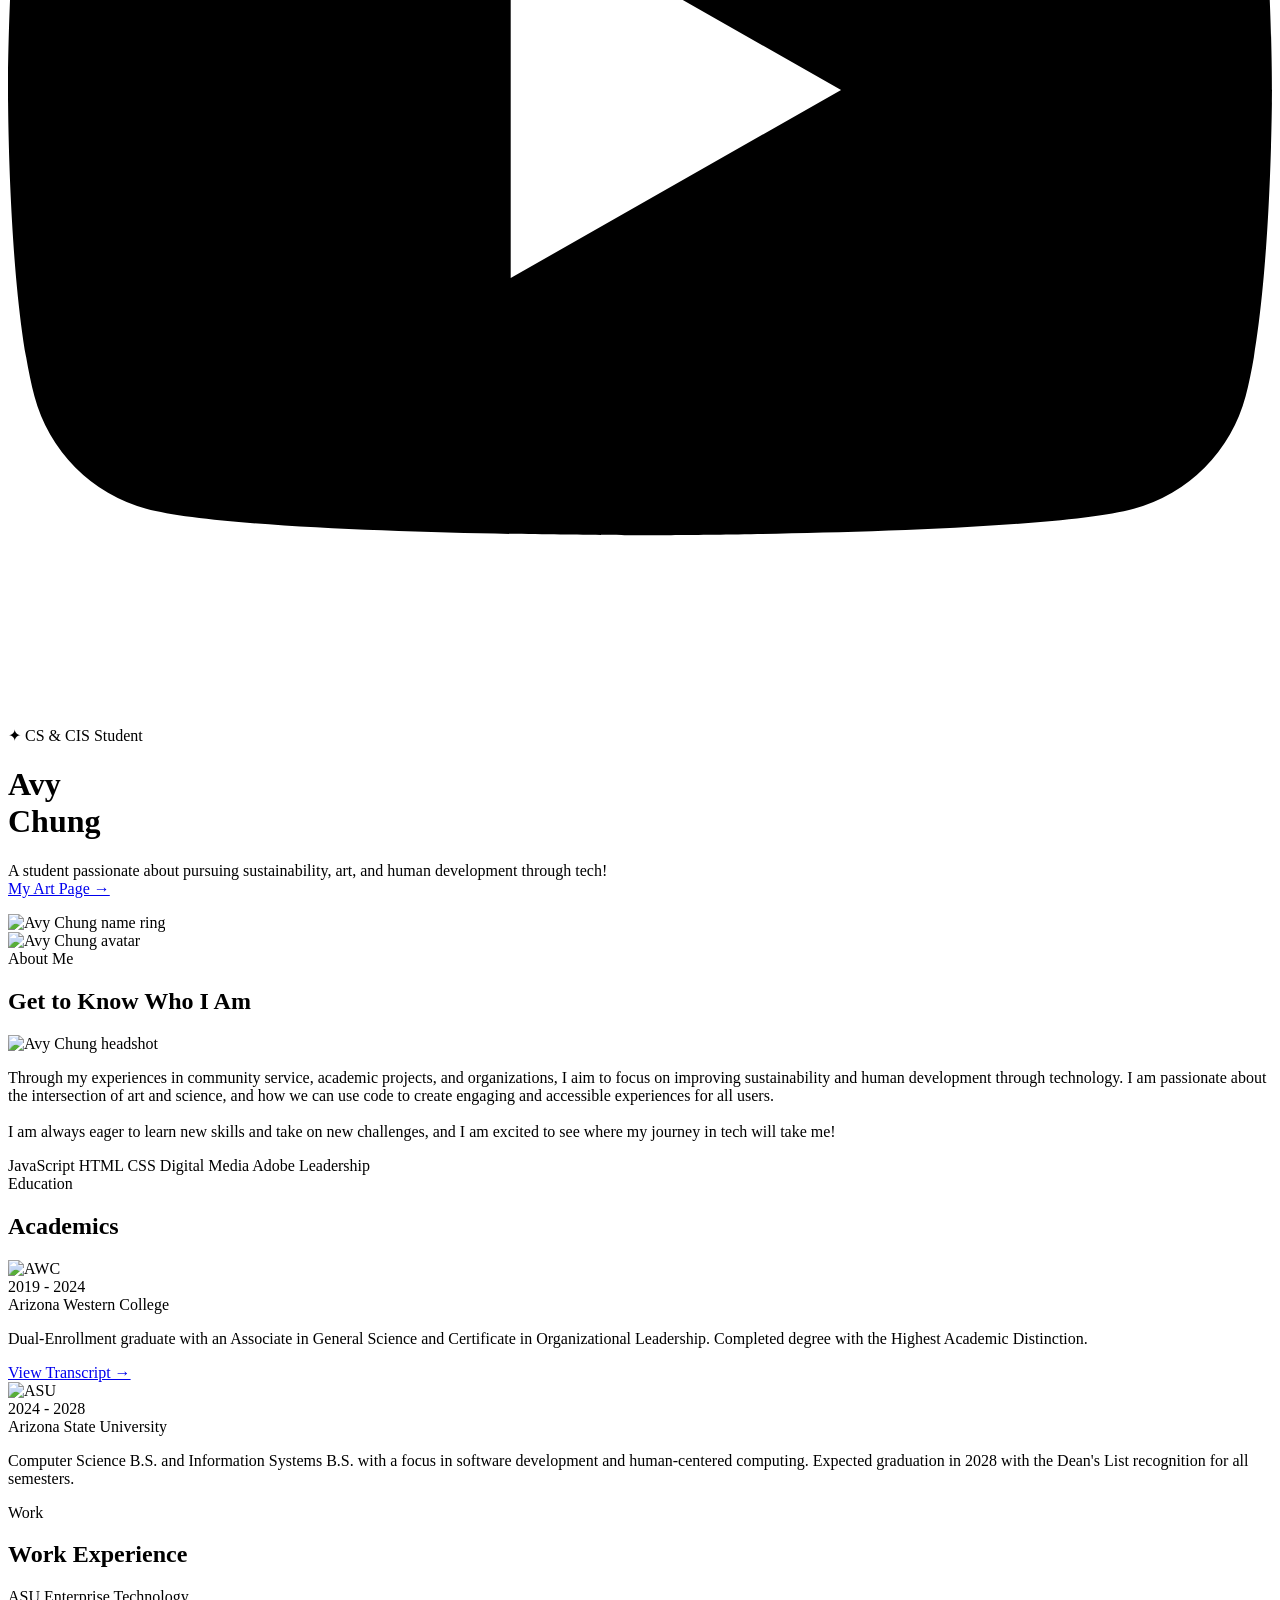
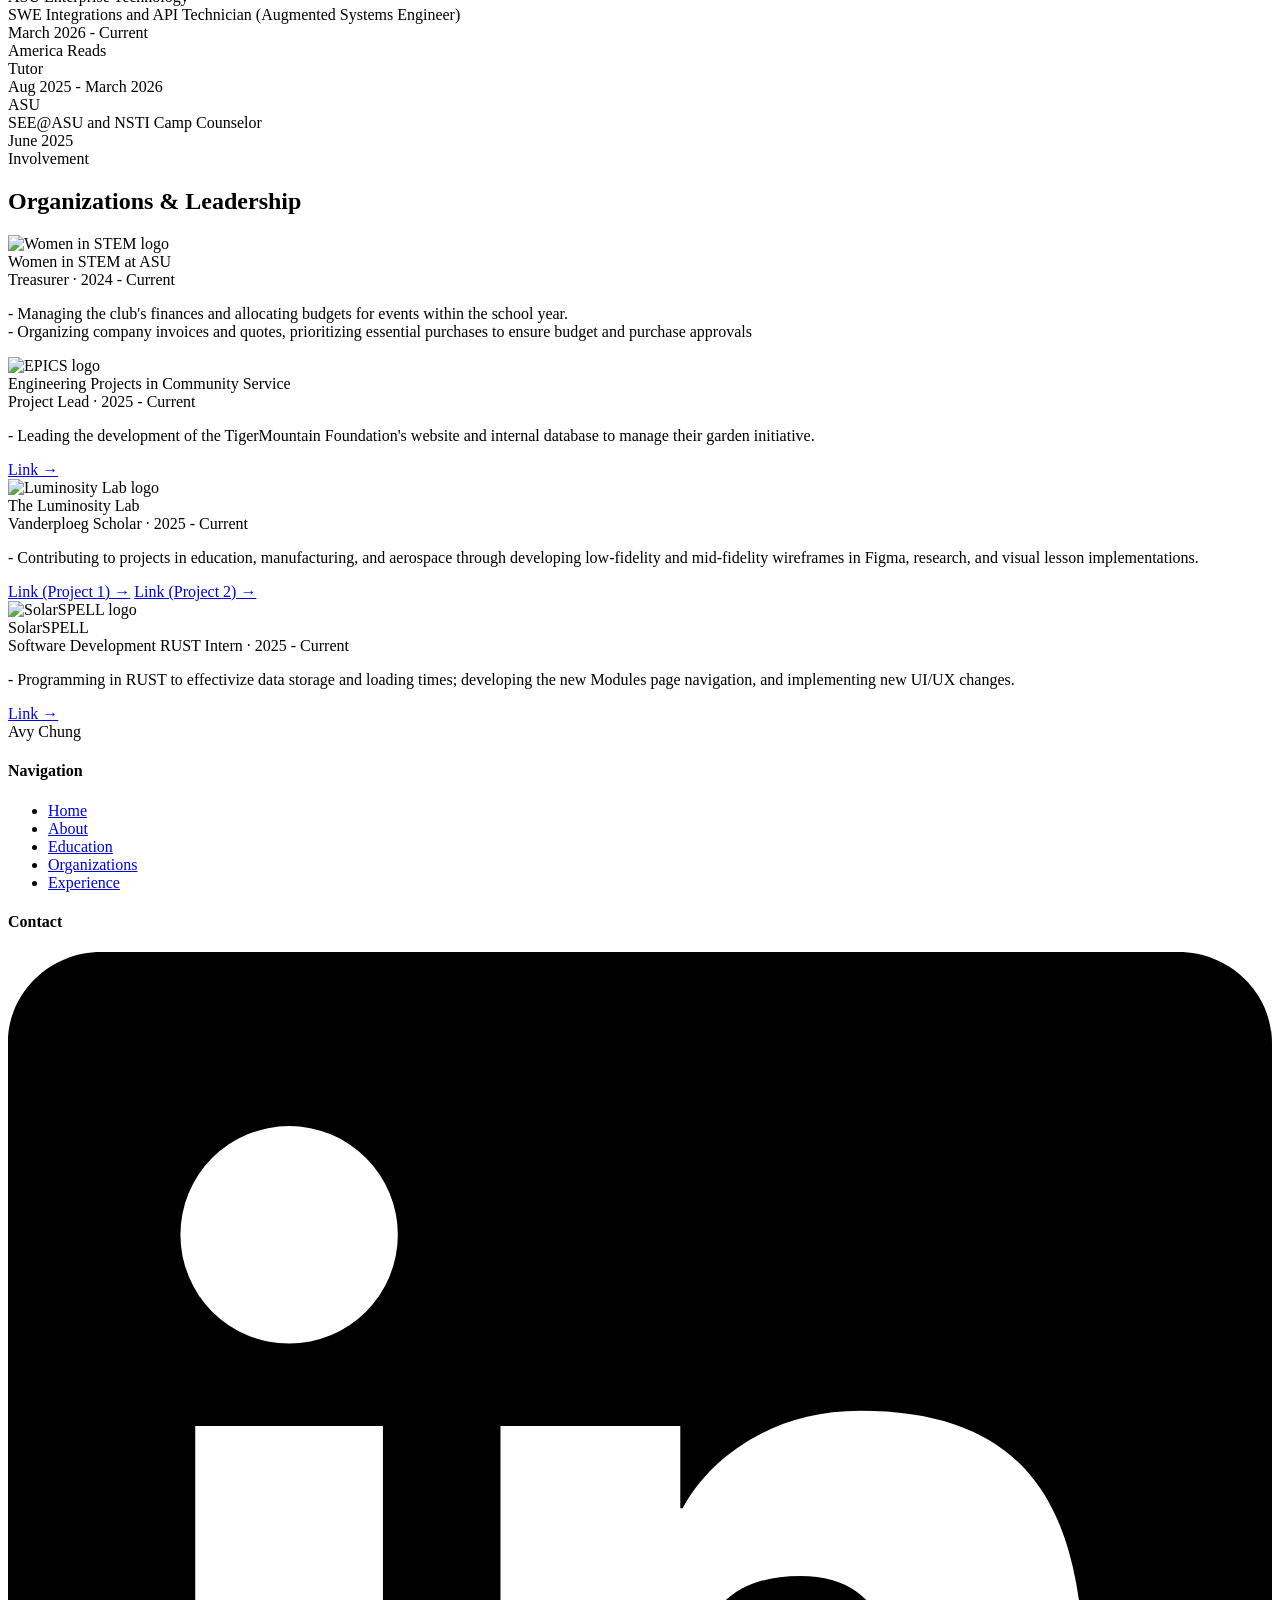
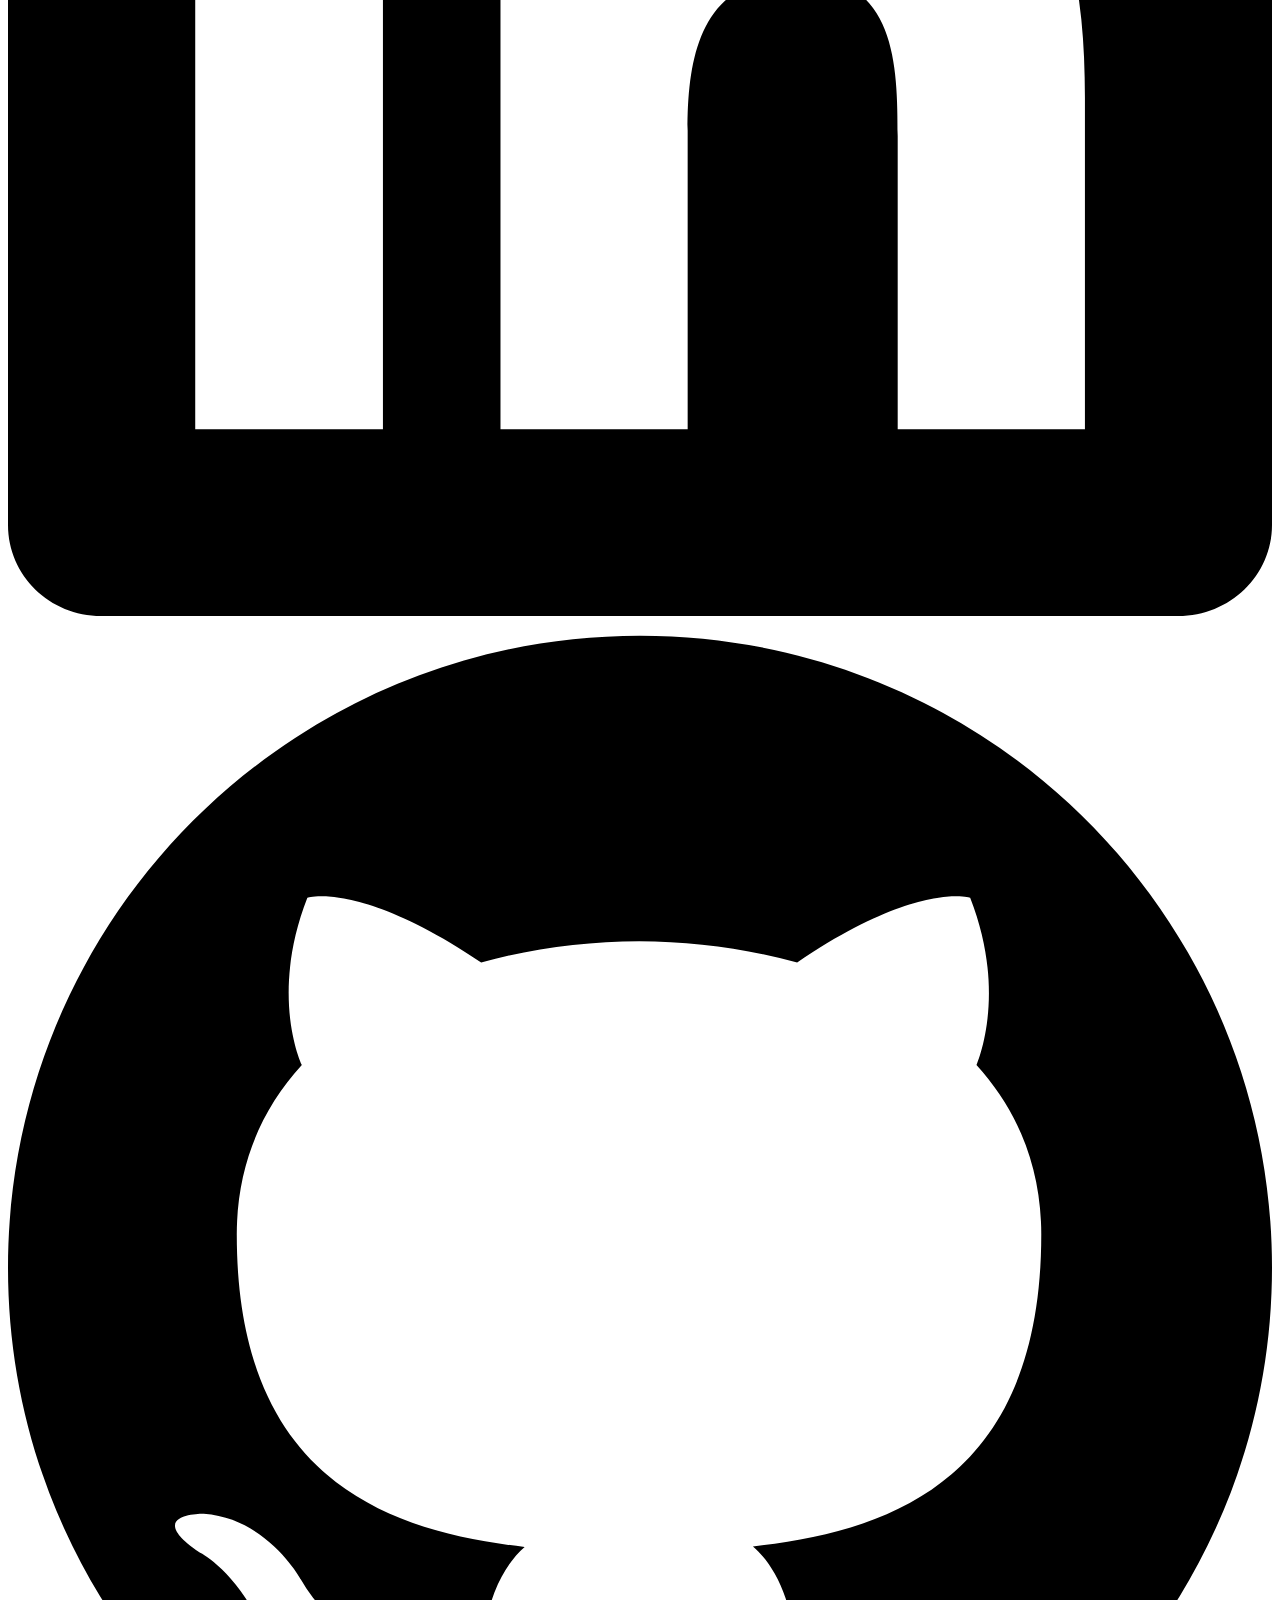
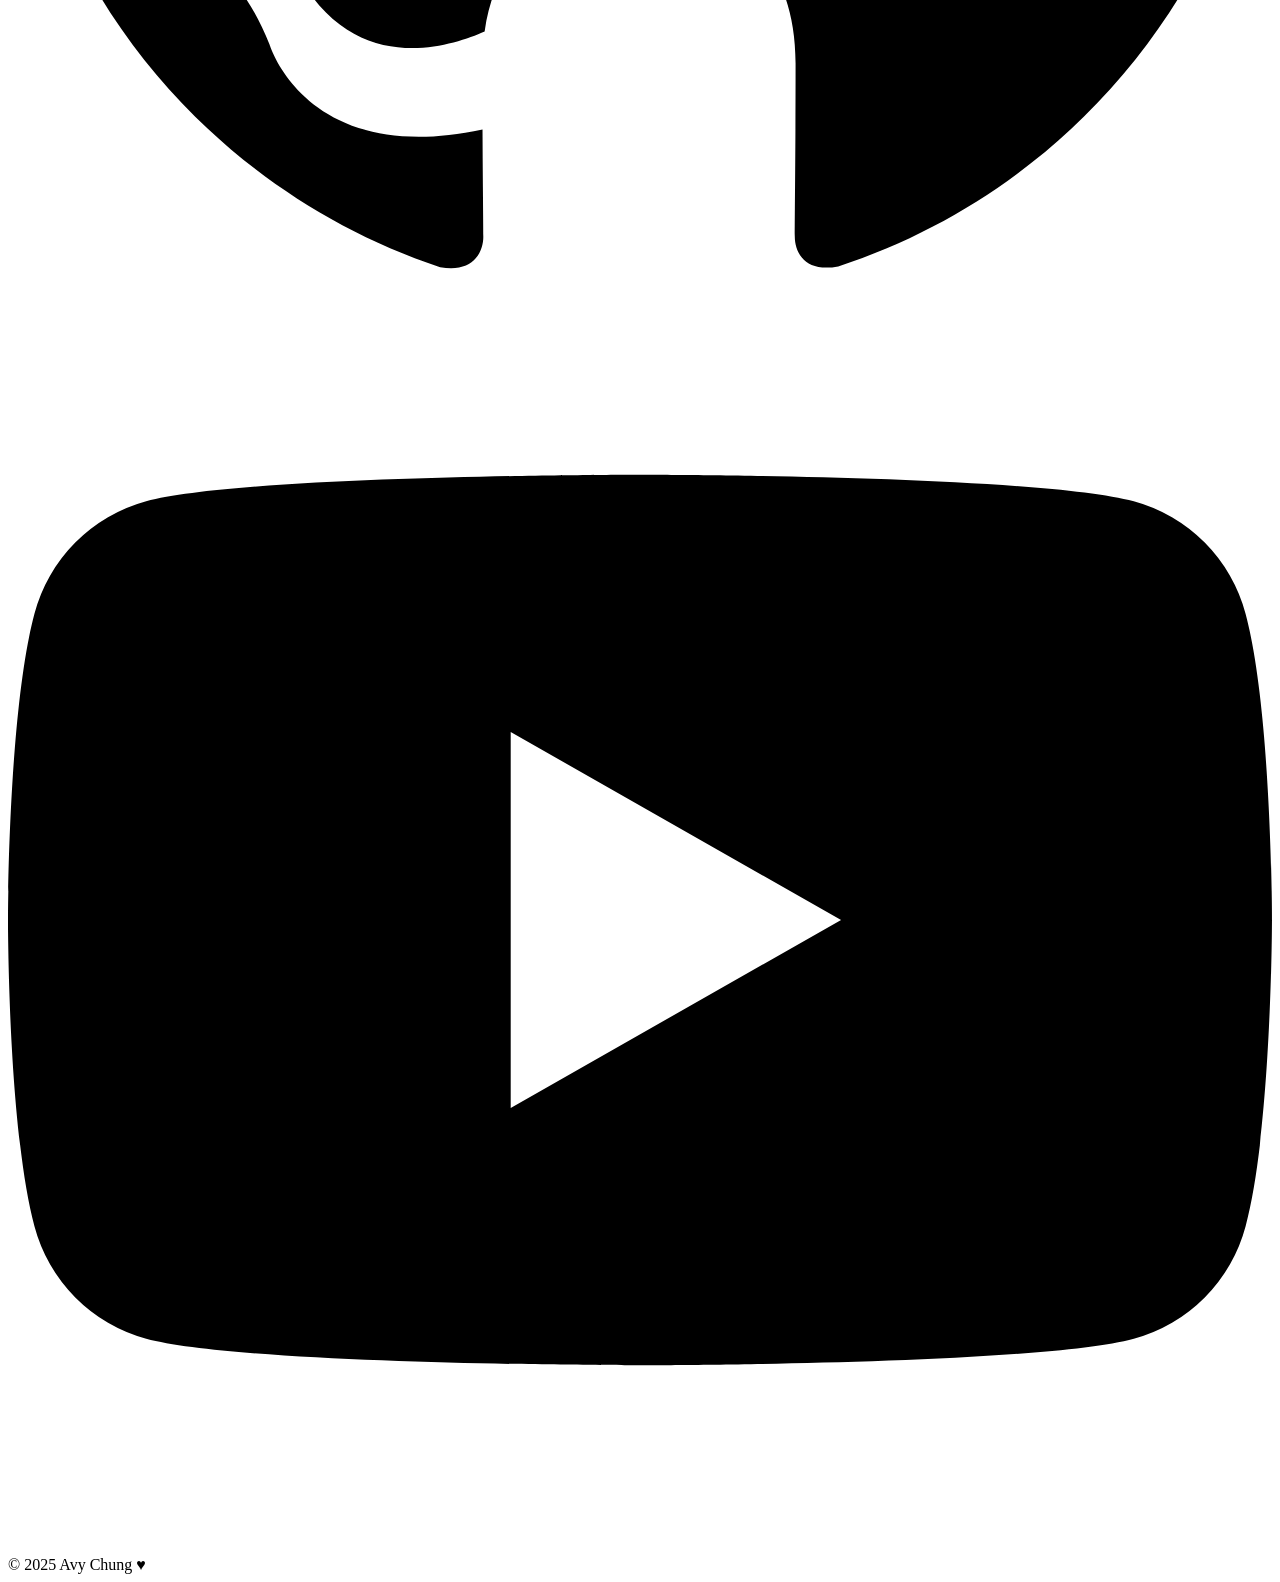
==== commit b28fa7da: "feat: add work experience" ====
--- a/index.html
+++ b/index.html
@@ -41,7 +41,8 @@
         </h1>
         <p class="hero-desc">
             A student passionate about pursuing sustainability, art, and human development through tech!
-        </p>
+            <br><a href="https://avyquynh.github.io/avyquynh-art-portfolio/" target="_self" class="about-link">My Art Page →</a>  
+          </p>
       </div>
       <div class="hero-visual fade-up delay-2">
         <div class="avatar-wrap">
@@ -67,9 +68,8 @@
       </div>
       <div class="about-body fade-up delay-1">
         <p>
-            Through my experiences in my youth, career, and education, I aim to focus on improving sustainability and human development through technology. I am passionate about the intersection of art and science, and how we can use code to create engaging and accessible experiences for all users. <br>
-            <br> I am always eager to learn new skills and take on new challenges, and I am excited to see where my journey in tech will take me.<br>
-            <br><a href="https://avyquynh.github.io/avyquynh-art-portfolio/" target="_self" class="about-link">My Art Page →</a>  
+            Through my experiences in community service, academic projects, and organizations, I aim to focus on improving sustainability and human development through technology. I am passionate about the intersection of art and science, and how we can use code to create engaging and accessible experiences for all users. <br>
+            <br> I am always eager to learn new skills and take on new challenges, and I am excited to see where my journey in tech will take me!<br>
         </p>
         <div class="skills-pills">
           <span class="pill">JavaScript</span>
@@ -103,9 +103,46 @@
         <div class="edu-years">2024 - 2028</div>
         <div class="edu-school">Arizona State University</div>
         <p class="edu-desc">
-          Studying Computer Science and Computer Information Systems with a focus in software development and human-centered computing. Expected graduation in 2028 with the Dean's List recognition for all semesters.
-        </p>
-      </div>
+          Computer Science B.S. and Information Systems B.S. with a focus in software development and human-centered computing. Expected graduation in 2028 with the Dean's List recognition for all semesters.
+        </p>
+      </div>
+    </div>
+  </section>
+
+  <!-- EXPERIENCE -->
+  <section id="experience">
+    <div class="section-label">Work</div>
+    <h2 class="section-title">Work Experience</h2>
+    <div class="section-divider"></div>
+    <div class="work-list">
+      
+      <div class="work-item fade-up">
+        <div class="work-dot"></div>
+        <div class="work-content">
+          <div class="work-company">ASU Enterprise Technology</div>
+          <div class="work-title">SWE Integrations and API Technician (Augmented Systems Engineer)</div>
+          <div class="work-period">March 2026 - Current</div>
+        </div>
+      </div>
+      
+      <div class="work-item fade-up delay-1">
+        <div class="work-dot"></div>
+        <div class="work-content">
+          <div class="work-company">America Reads</div>
+          <div class="work-title">Tutor</div>
+          <div class="work-period">Aug 2025 - March 2026</div>
+        </div>
+      </div>
+
+      <div class="work-item fade-up delay-1">
+        <div class="work-dot"></div>
+        <div class="work-content">
+          <div class="work-company">ASU</div>
+          <div class="work-title">SEE@ASU and NSTI Camp Counselor</div>
+          <div class="work-period">June 2025</div>
+        </div>
+      </div>
+
     </div>
   </section>
 
@@ -117,7 +154,7 @@
     <div class="orgs-grid">
       <div class="org-card fade-up">
         <div class="org-header">
-          <div class="org-icon">🔬</div>
+          <div class="org-icon"><img src="/avyquynh-portfolio/assets/wistem_logo.png" alt="Women in STEM logo" /></div>
           <div>
             <div class="org-name">Women in STEM at ASU</div>
           </div>
@@ -131,21 +168,7 @@
 
       <div class="org-card fade-up delay-1">
         <div class="org-header">
-          <div class="org-icon">🎮</div>
-          <div>
-            <div class="org-name">Platform Systems Engineering Technician</div>
-          </div>
-        </div>
-        <div class="org-role">Employee · 2026 - Current</div>
-        <p class="org-desc">
-            - New student employee at ASU Enterprise in Scottsdale! Learning directly from engineers. 
-            - Collaborate on building the foundational tools, automation, and infrastructure-as-code. Getting expereince in how a large technology organization functions. 
-        </p>
-      </div>
-
-      <div class="org-card fade-up delay-2">
-        <div class="org-header">
-          <div class="org-icon">🌱</div>
+          <div class="org-icon"><img src="/avyquynh-portfolio/assets/epics_logo.png" alt="EPICS logo" /></div>
           <div>
             <div class="org-name">Engineering Projects in Community Service</div>
           </div>
@@ -154,48 +177,32 @@
         <p class="org-desc">
             - Leading the development of the TigerMountain Foundation's website and internal database to manage their garden initiative.
         </p>  
-        <a href="https://github.com/TigerMountain-Foundation-EPICS/" target="_blank" class="org-link">Project →</a>  
-    </div>
+        <a href="https://github.com/TigerMountain-Foundation-EPICS/" target="_blank" class="org-link">Link →</a>  
+    </div>
+
+      <div class="org-card fade-up delay-2">
+        <div class="org-header">
+          <div class="org-icon"><img src="/avyquynh-portfolio/assets/lumo_logo.png" alt="Luminosity Lab logo" /></div>
+          <div>
+            <div class="org-name">The Luminosity Lab</div>
+          </div>
+        </div>
+        <div class="org-role">Vanderploeg Scholar · 2025 - Current</div>
+        <p class="org-desc">- Contributing to projects in education, manufacturing, and aerospace through developing low-fidelity and mid-fidelity wireframes in Figma, research, and visual lesson implementations.</p>
+        <a href="https://www.withkip.com" target="_blank" class="org-link">Link (Project 1) →</a>
+        <a href="https://www.figma.com/proto/AgCp6HryinHrchg2xhIece/Wireframe-Workbench-Tablet?node-id=0-1&t=k4JjEGeSxW9MUzPW-1" target="_blank" class="org-link">Link (Project 2) →</a>
+      </div>
 
       <div class="org-card fade-up delay-1">
         <div class="org-header">
-          <div class="org-icon">🔬</div>
-          <div>
-            <div class="org-name">The Luminosity Lab</div>
-          </div>
-        </div>
-        <div class="org-role">Vanderploeg Scholar · 2025 - Current</div>
-        <p class="org-desc">- Working on projects in education and aerospace doing front-end development to create accessible UI/UX, and engaging visuals.</p>
-        <a href="https://www.withkip.com" target="_blank" class="org-link">Project 1 →</a>
-        <a href="https://www.figma.com/proto/AgCp6HryinHrchg2xhIece/Wireframe-Workbench-Tablet?node-id=0-1&t=k4JjEGeSxW9MUzPW-1" target="_blank" class="org-link">Project 2 →</a>
-      </div>
-
-      <div class="org-card fade-up delay-2">
-        <div class="org-header">
-          <div class="org-icon">🌐</div>
+          <div class="org-icon"><img src="/avyquynh-portfolio/assets/solar_logo.png" alt="SolarSPELL logo" /></div>
           <div>
             <div class="org-name">SolarSPELL</div>
           </div>
         </div>
-        <div class="org-role">Software Team RUST Intern · 2025 - Current</div>
-        <p class="org-desc">- Programming in RUST to effectivize data storage, loading times, and the processing speed of the SolarSPELL website.</p>
-      </div>
-    </div>
-  </section>
-
-  <!-- EXPERIENCE -->
-  <section id="experience">
-    <div class="section-label">Work</div>
-    <h2 class="section-title">Work Experience</h2>
-    <div class="section-divider"></div>
-    <div class="work-list">
-      <div class="work-item fade-up">
-        <div class="work-dot"></div>
-        <div class="work-title">America Reads - Tutor</div>
-      </div>
-      <div class="work-item fade-up delay-1">
-        <div class="work-dot"></div>
-        <div class="work-title">ASU Camp Counselor - SEE@ASU and NSTI</div>
+        <div class="org-role">Software Development RUST Intern · 2025 - Current</div>
+        <p class="org-desc">- Programming in RUST to effectivize data storage and loading times; developing the new Modules page navigation, and implementing new UI/UX changes.</p>
+        <a href="https://github.com/avyquynh/Mod-Navigation" target="_blank" class="org-link">Link →</a>  
       </div>
     </div>
   </section>
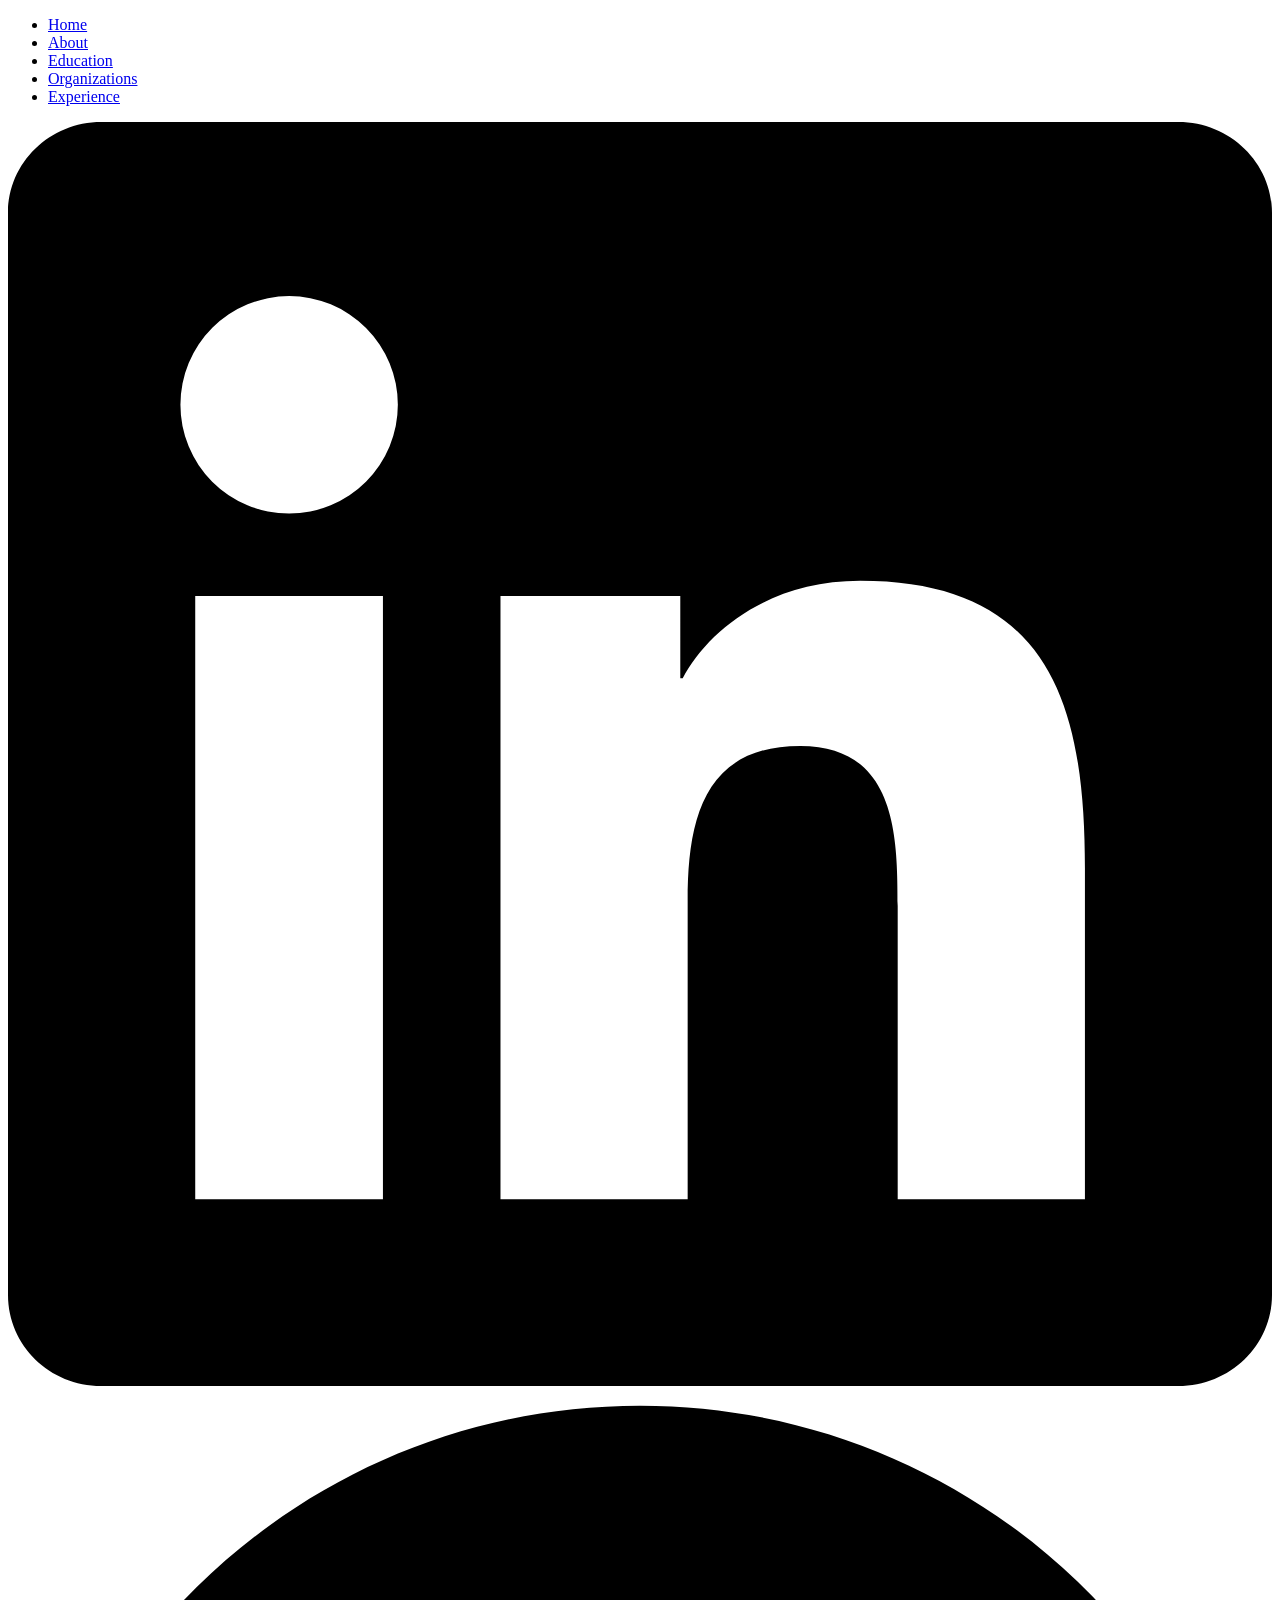
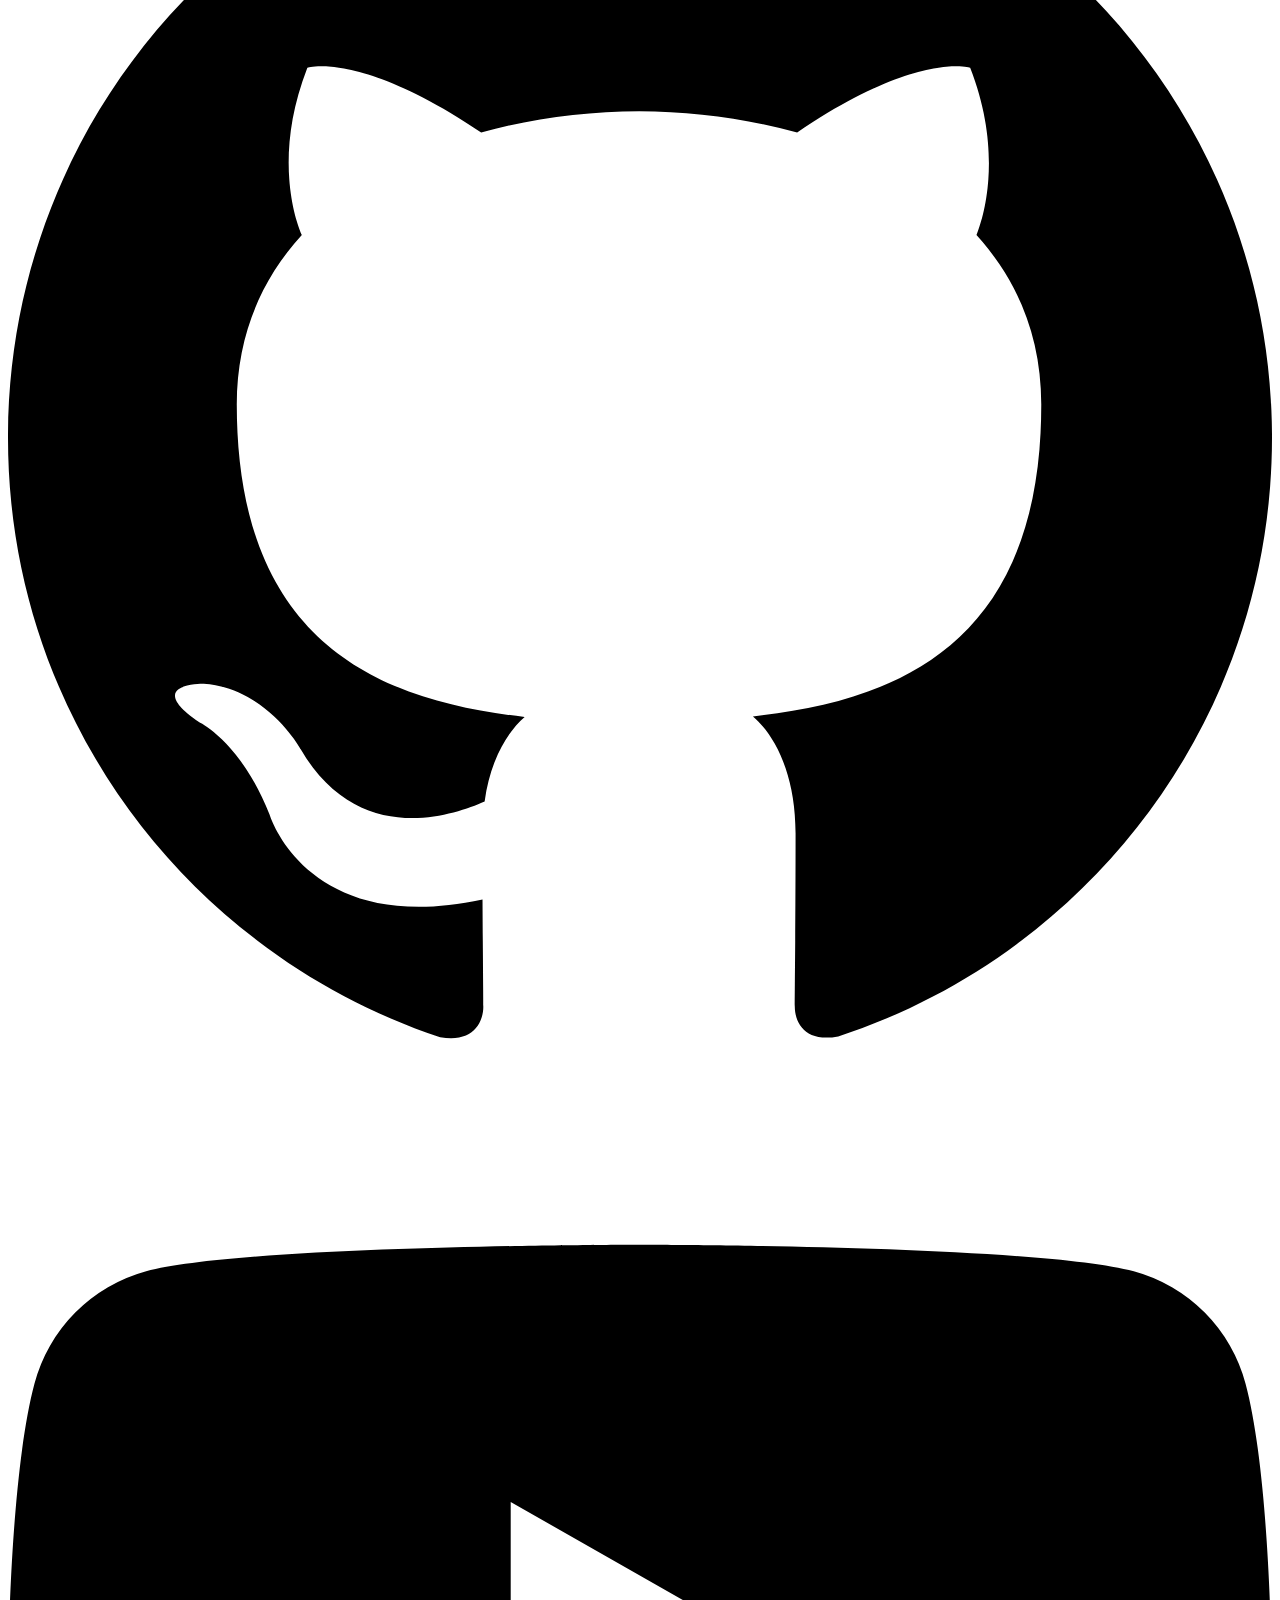
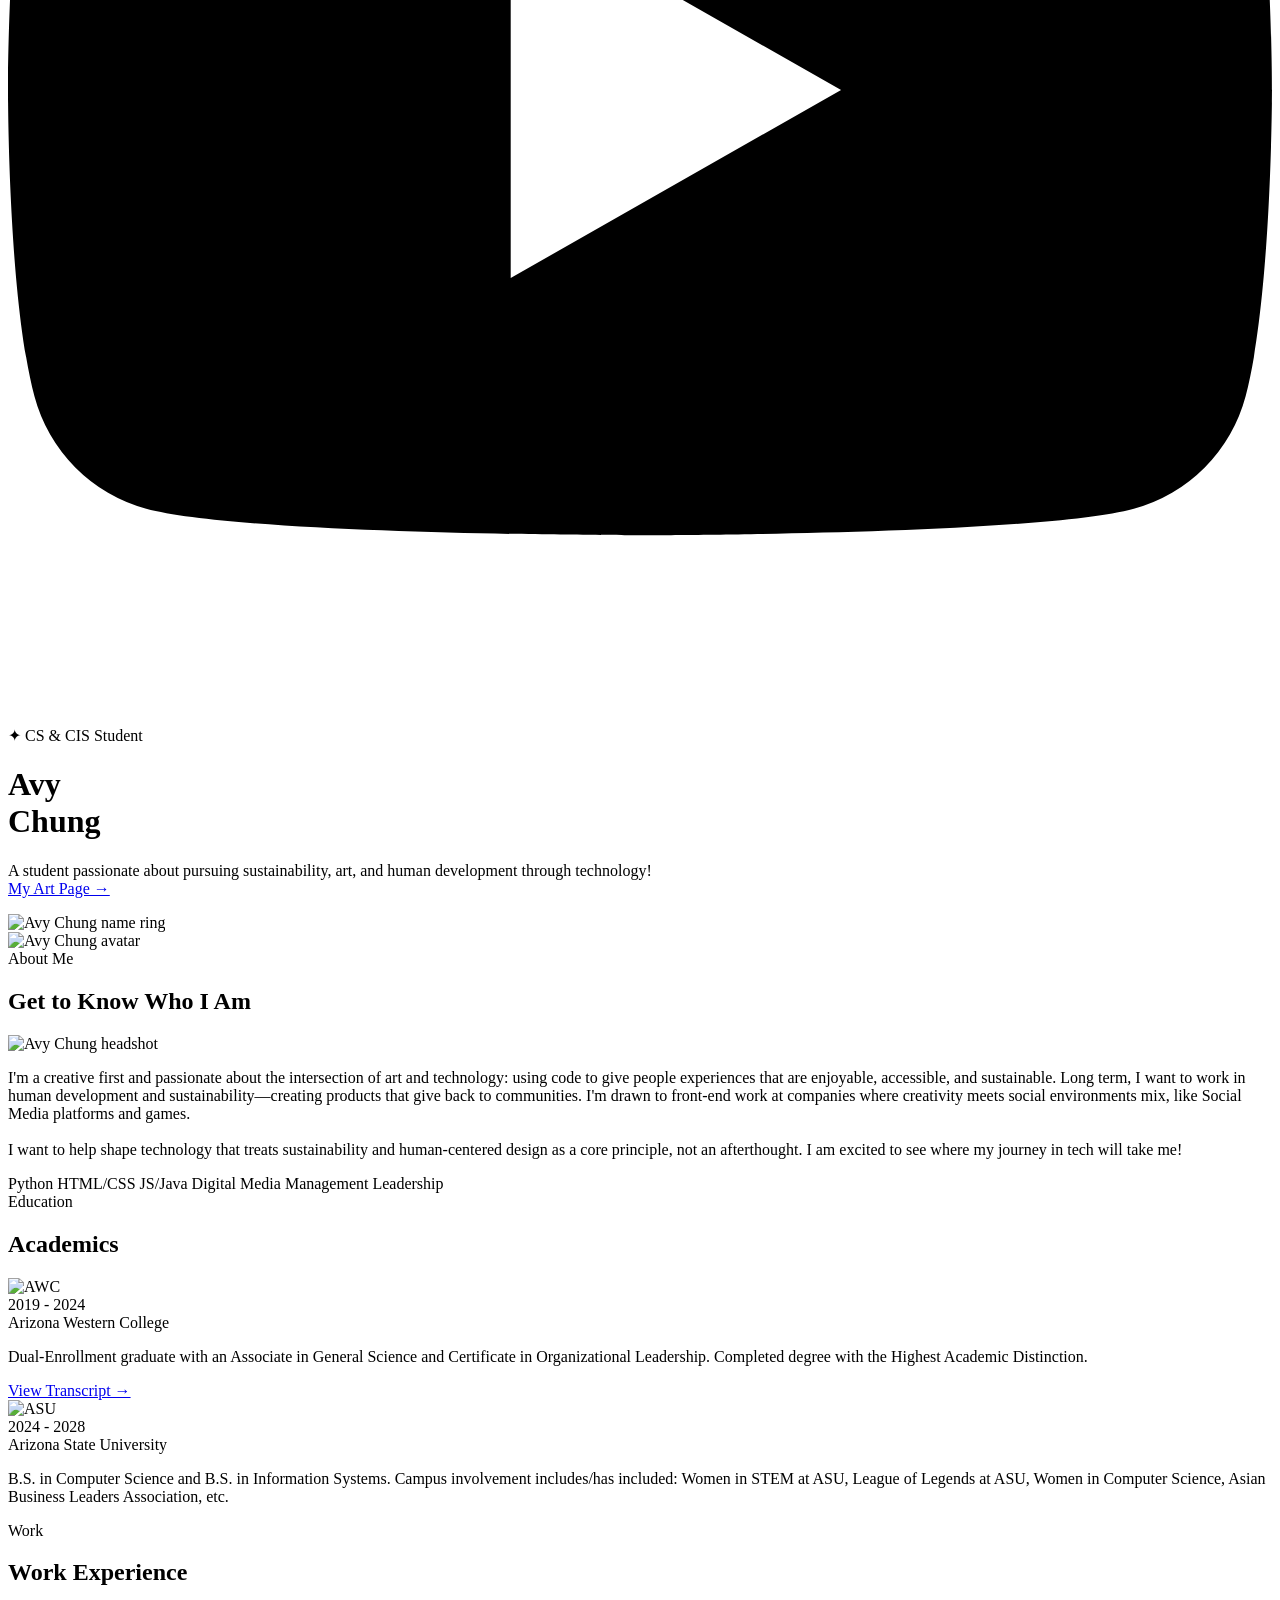
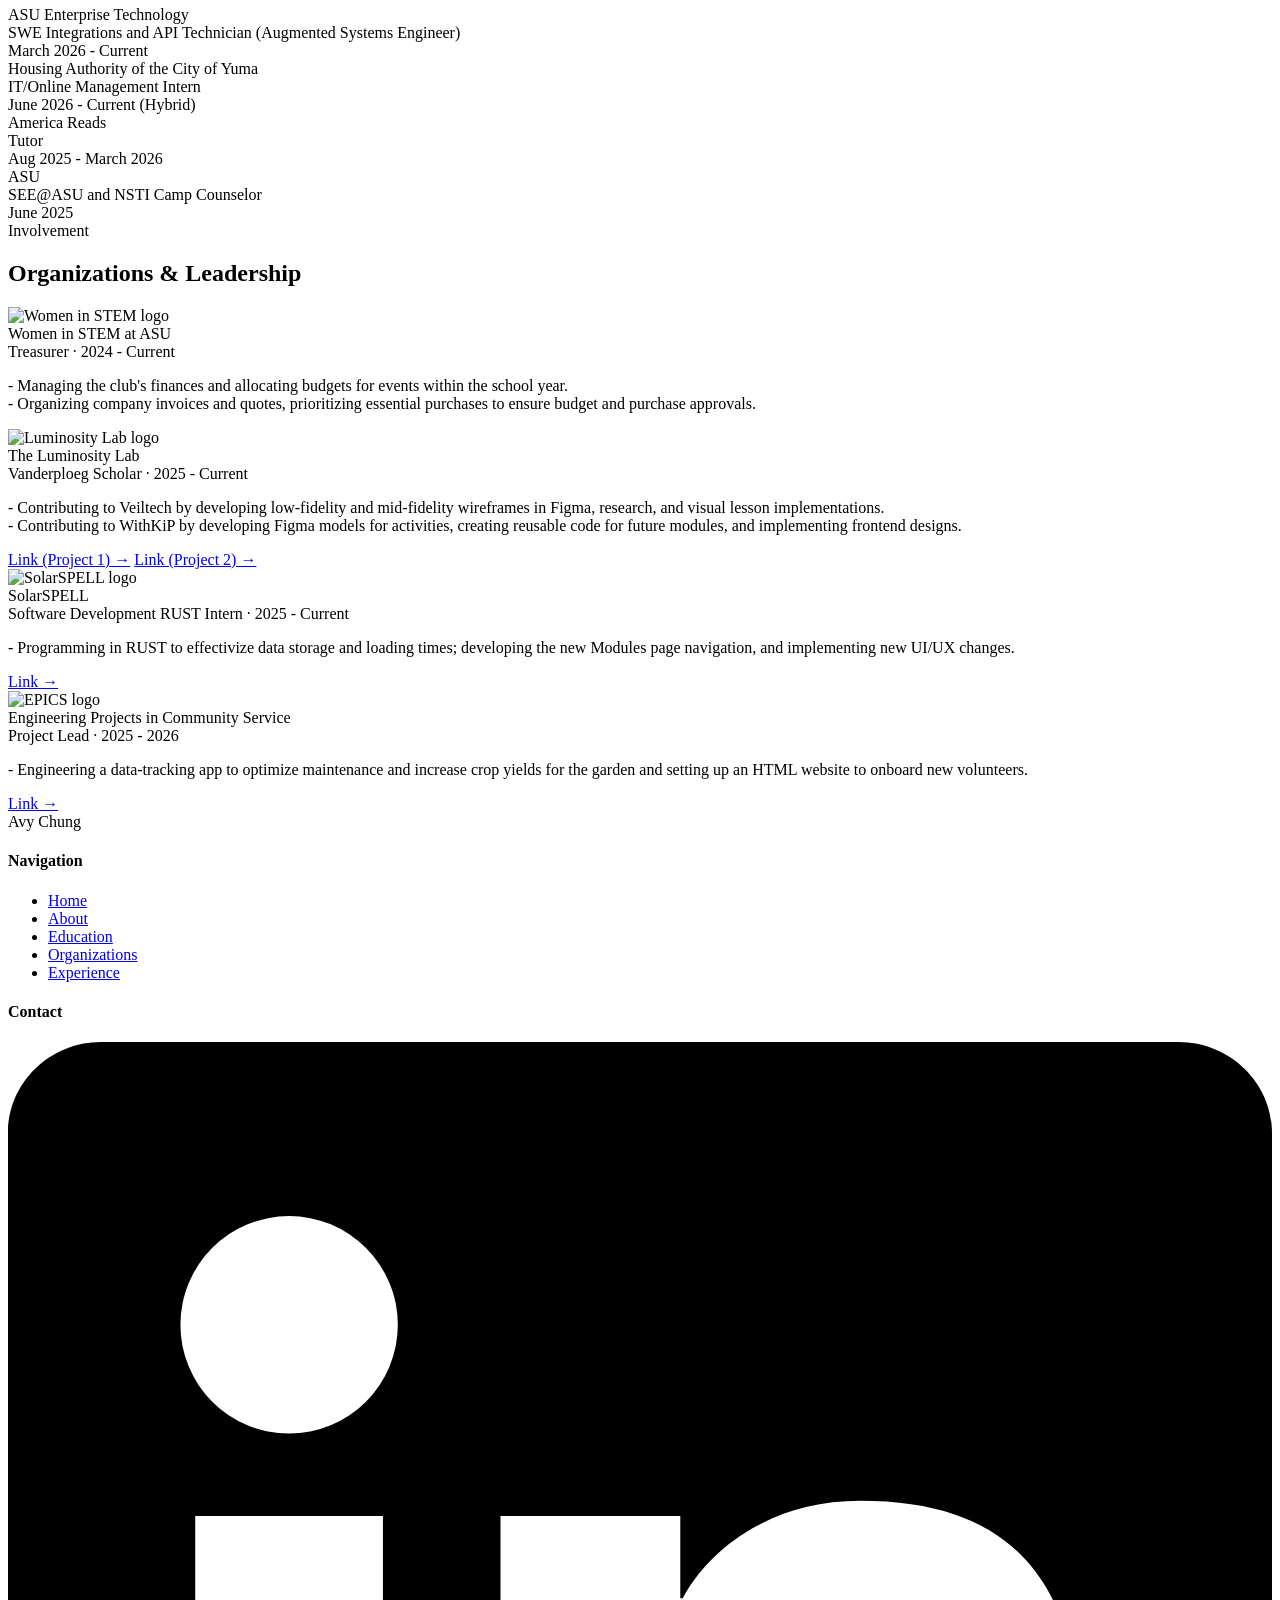
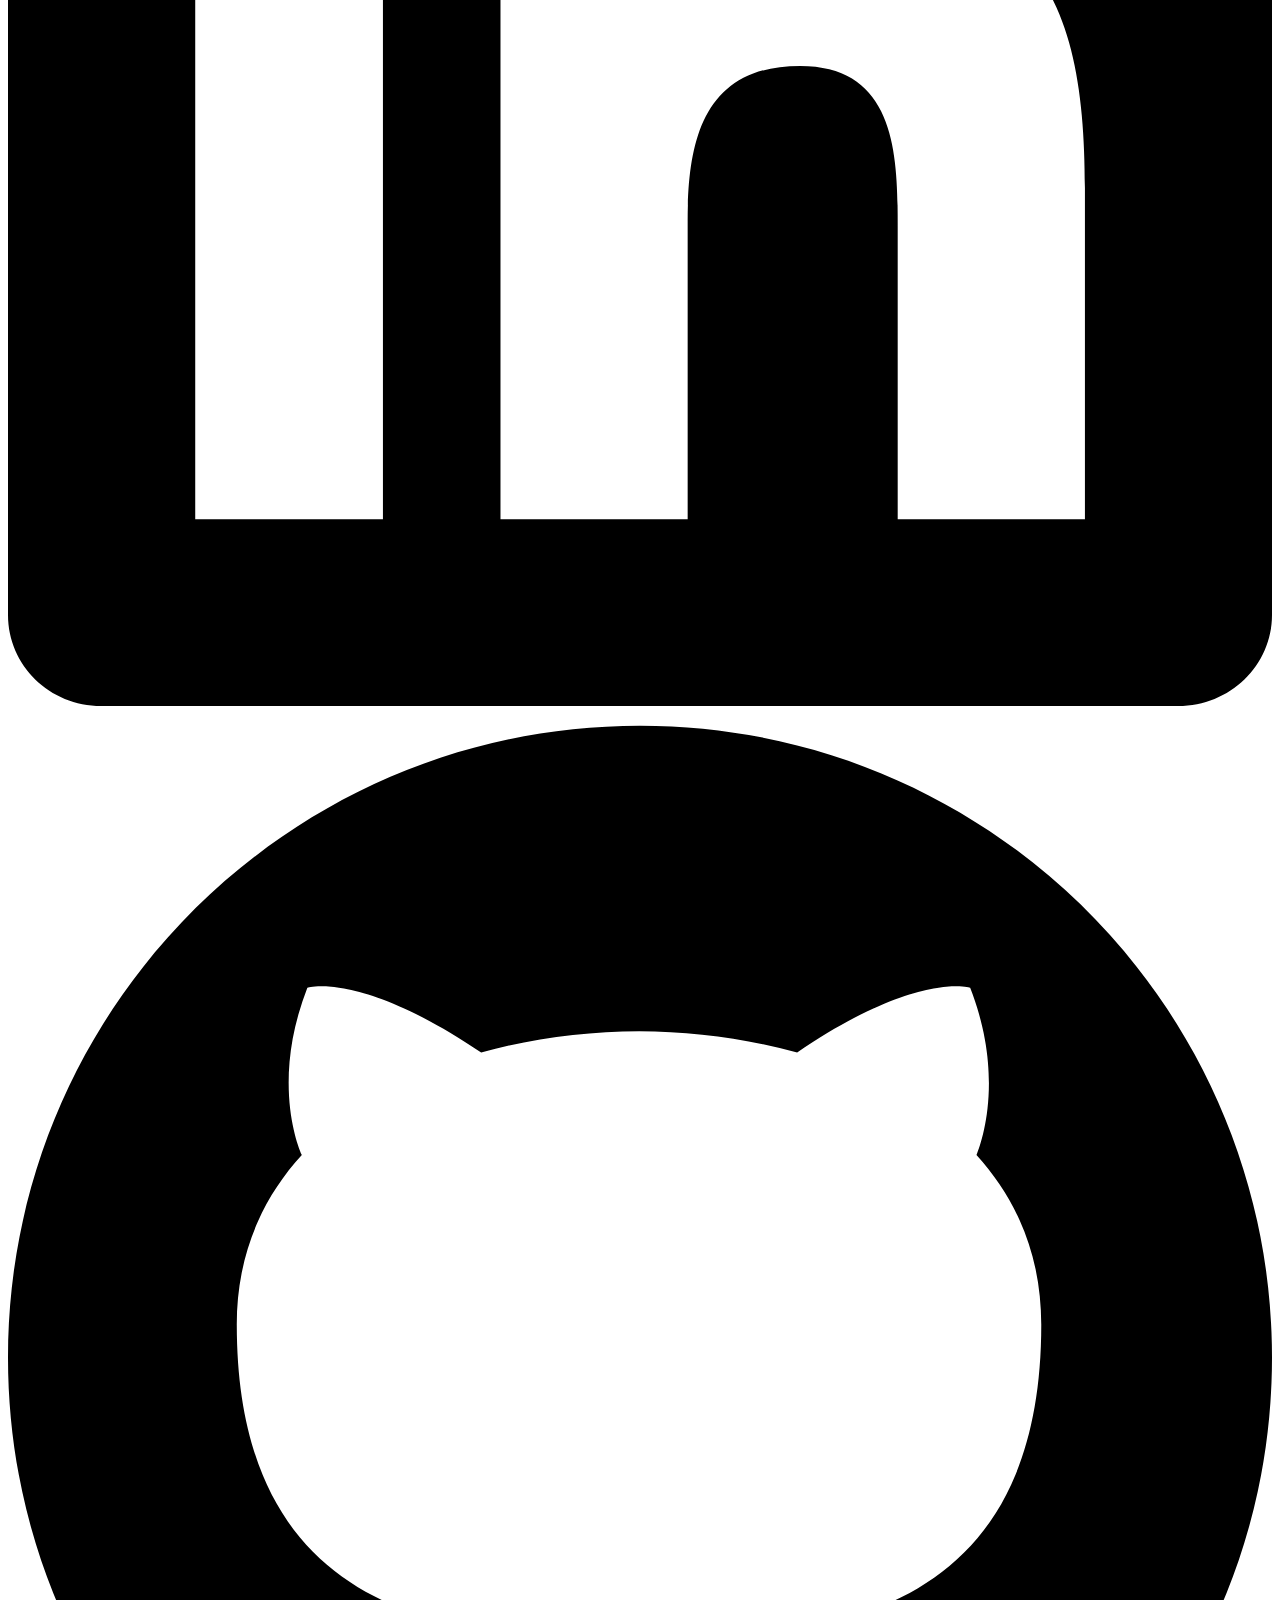
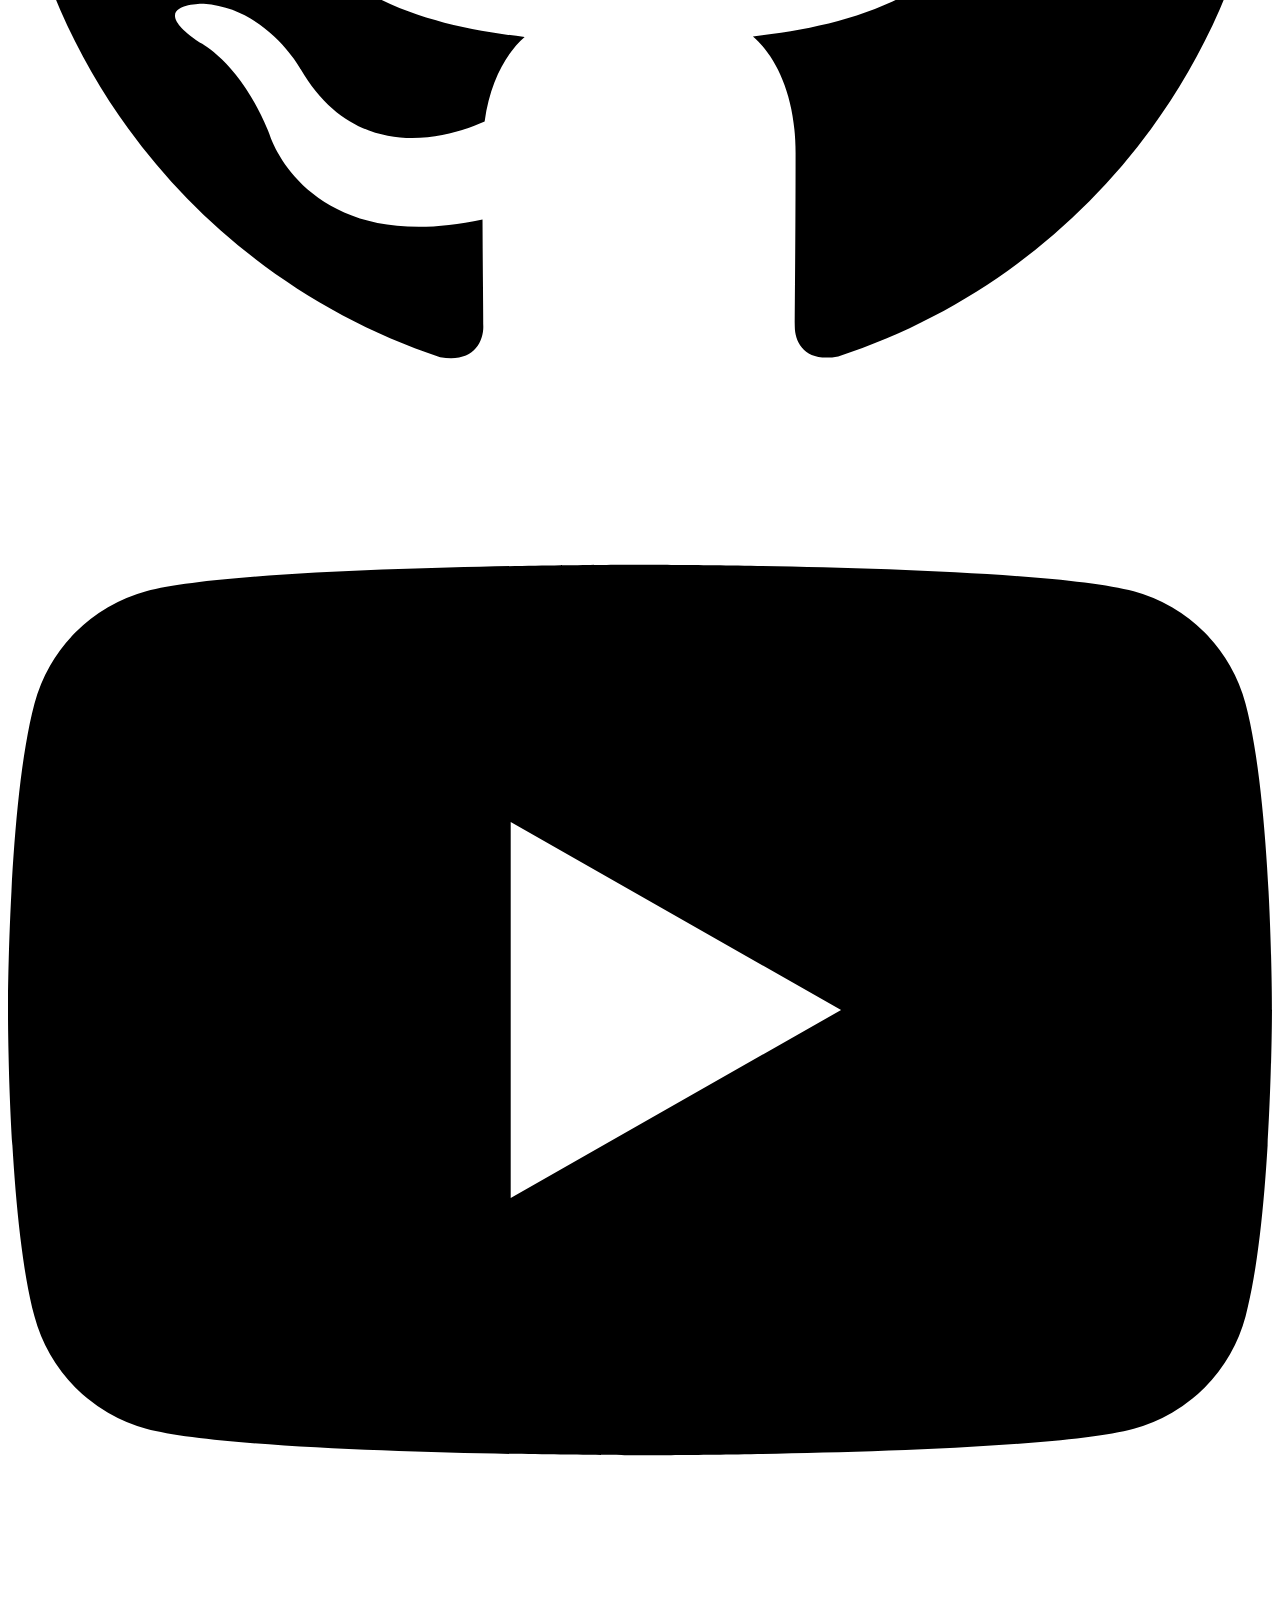
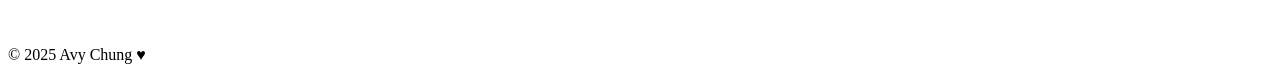
==== commit 40ae529c: "chore: text and style updates" ====
--- a/index.html
+++ b/index.html
@@ -40,7 +40,7 @@
           Avy<br/><span>Chung</span>
         </h1>
         <p class="hero-desc">
-            A student passionate about pursuing sustainability, art, and human development through tech!
+            A student passionate about pursuing sustainability, art, and human development through technology!
             <br><a href="https://avyquynh.github.io/avyquynh-art-portfolio/" target="_self" class="about-link">My Art Page →</a>  
           </p>
       </div>
@@ -68,15 +68,22 @@
       </div>
       <div class="about-body fade-up delay-1">
         <p>
-            Through my experiences in community service, academic projects, and organizations, I aim to focus on improving sustainability and human development through technology. I am passionate about the intersection of art and science, and how we can use code to create engaging and accessible experiences for all users. <br>
-            <br> I am always eager to learn new skills and take on new challenges, and I am excited to see where my journey in tech will take me!<br>
+            I'm a creative first and passionate about the intersection of art and technology: 
+            using code to give people experiences that are enjoyable, accessible, and sustainable. 
+            Long term, I want to work in human development and sustainability—creating products 
+            that give back to communities. I'm drawn to front-end work at companies where creativity 
+            meets social environments mix, like Social Media platforms and games. <br>
+            <br>
+            I want to help shape technology that treats sustainability and human-centered design as
+            a core principle, not an afterthought. I am excited to see where my journey in tech will take me!
+          <br>
         </p>
         <div class="skills-pills">
-          <span class="pill">JavaScript</span>
-          <span class="pill">HTML</span>
-          <span class="pill">CSS</span>
+          <span class="pill">Python</span>
+          <span class="pill">HTML/CSS</span>
+          <span class="pill">JS/Java</span>
           <span class="pill">Digital Media</span>
-          <span class="pill">Adobe</span>
+          <span class="pill">Management</span>
           <span class="pill">Leadership</span>
         </div>
       </div>
@@ -94,7 +101,8 @@
         <div class="edu-years">2019 - 2024</div>
         <div class="edu-school">Arizona Western College</div>
         <p class="edu-desc">
-          Dual-Enrollment graduate with an Associate in General Science and Certificate in Organizational Leadership. Completed degree with the Highest Academic Distinction.
+          Dual-Enrollment graduate with an Associate in General Science and Certificate in 
+          Organizational Leadership. Completed degree with the Highest Academic Distinction.
         </p>
         <a href="/avyquynh-portfolio/assets/AWC Transcript.pdf" target="_blank" class="edu-link">View Transcript →</a>
       </div>
@@ -103,7 +111,9 @@
         <div class="edu-years">2024 - 2028</div>
         <div class="edu-school">Arizona State University</div>
         <p class="edu-desc">
-          Computer Science B.S. and Information Systems B.S. with a focus in software development and human-centered computing. Expected graduation in 2028 with the Dean's List recognition for all semesters.
+           B.S. in Computer Science and B.S. in Information Systems. Campus involvement 
+           includes/has included: Women in STEM at ASU, League of Legends at ASU, 
+           Women in Computer Science, Asian Business Leaders Association, etc.  
         </p>
       </div>
     </div>
@@ -120,11 +130,21 @@
         <div class="work-dot"></div>
         <div class="work-content">
           <div class="work-company">ASU Enterprise Technology</div>
-          <div class="work-title">SWE Integrations and API Technician (Augmented Systems Engineer)</div>
+          <div class="work-title">SWE Integrations and API Technician 
+          (Augmented Systems Engineer)</div>
           <div class="work-period">March 2026 - Current</div>
         </div>
       </div>
-      
+
+      <div class="work-item fade-up delay-1">
+        <div class="work-dot"></div>
+        <div class="work-content">
+          <div class="work-company">Housing Authority of the City of Yuma</div>
+          <div class="work-title">IT/Online Management Intern</div>
+          <div class="work-period">June 2026 - Current (Hybrid)</div>
+        </div>
+      </div>
+
       <div class="work-item fade-up delay-1">
         <div class="work-dot"></div>
         <div class="work-content">
@@ -161,50 +181,63 @@
         </div>
         <div class="org-role">Treasurer · 2024 - Current</div>
         <p class="org-desc">
-            - Managing the club's finances and allocating budgets for events within the school year.<br>
-            - Organizing company invoices and quotes, prioritizing essential purchases to ensure budget and purchase approvals
-        </p>
+            - Managing the club's finances and allocating budgets for events within 
+            the school year.<br>
+            - Organizing company invoices and quotes, prioritizing essential purchases 
+            to ensure budget and purchase approvals.
+        </p>
+      </div>
+
+      <div class="org-card fade-up delay-2">
+        <div class="org-header">
+          <div class="org-icon"><img src="/avyquynh-portfolio/assets/lumo_logo.png" alt="Luminosity Lab logo" /></div>
+          <div>
+            <div class="org-name">The Luminosity Lab</div>
+          </div>
+        </div>
+        <div class="org-role">Vanderploeg Scholar · 2025 - Current</div>
+        <p class="org-desc">- Contributing to Veiltech by developing low-fidelity 
+          and mid-fidelity wireframes in Figma, research, and visual lesson 
+          implementations.
+          <br>
+          - Contributing to WithKiP by developing Figma models for activities,
+          creating reusable code for future modules, and implementing frontend designs.
+        </p>
+        <a href="https://www.withkip.com" target="_blank" class="org-link">Link (Project 1) →</a>
+        <a href="https://www.figma.com/proto/AgCp6HryinHrchg2xhIece/Wireframe-Workbench-Tablet?node-id=0-1&t=k4JjEGeSxW9MUzPW-1" target="_blank" class="org-link">Link (Project 2) →</a>
       </div>
 
       <div class="org-card fade-up delay-1">
         <div class="org-header">
+          <div class="org-icon"><img src="/avyquynh-portfolio/assets/solar_logo.png" alt="SolarSPELL logo" /></div>
+          <div>
+            <div class="org-name">SolarSPELL</div>
+          </div>
+        </div>
+        <div class="org-role">Software Development RUST Intern · 2025 - Current</div>
+        <p class="org-desc">- Programming in RUST to effectivize data storage and 
+          loading times; developing the new Modules page navigation, and implementing 
+          new UI/UX changes.</p>
+        <a href="https://github.com/avyquynh/Mod-Navigation" target="_blank" class="org-link">Link →</a>  
+      </div>
+    </div>
+
+     <div class="org-card fade-up delay-1">
+        <div class="org-header">
           <div class="org-icon"><img src="/avyquynh-portfolio/assets/epics_logo.png" alt="EPICS logo" /></div>
           <div>
             <div class="org-name">Engineering Projects in Community Service</div>
           </div>
         </div>
-        <div class="org-role">Project Lead · 2025 - Current</div>
+        <div class="org-role">Project Lead · 2025 - 2026</div>
         <p class="org-desc">
-            - Leading the development of the TigerMountain Foundation's website and internal database to manage their garden initiative.
+            - Engineering a data-tracking app to optimize maintenance and increase 
+            crop yields for the garden and setting up an HTML website to onboard new 
+            volunteers.
         </p>  
         <a href="https://github.com/TigerMountain-Foundation-EPICS/" target="_blank" class="org-link">Link →</a>  
     </div>
 
-      <div class="org-card fade-up delay-2">
-        <div class="org-header">
-          <div class="org-icon"><img src="/avyquynh-portfolio/assets/lumo_logo.png" alt="Luminosity Lab logo" /></div>
-          <div>
-            <div class="org-name">The Luminosity Lab</div>
-          </div>
-        </div>
-        <div class="org-role">Vanderploeg Scholar · 2025 - Current</div>
-        <p class="org-desc">- Contributing to projects in education, manufacturing, and aerospace through developing low-fidelity and mid-fidelity wireframes in Figma, research, and visual lesson implementations.</p>
-        <a href="https://www.withkip.com" target="_blank" class="org-link">Link (Project 1) →</a>
-        <a href="https://www.figma.com/proto/AgCp6HryinHrchg2xhIece/Wireframe-Workbench-Tablet?node-id=0-1&t=k4JjEGeSxW9MUzPW-1" target="_blank" class="org-link">Link (Project 2) →</a>
-      </div>
-
-      <div class="org-card fade-up delay-1">
-        <div class="org-header">
-          <div class="org-icon"><img src="/avyquynh-portfolio/assets/solar_logo.png" alt="SolarSPELL logo" /></div>
-          <div>
-            <div class="org-name">SolarSPELL</div>
-          </div>
-        </div>
-        <div class="org-role">Software Development RUST Intern · 2025 - Current</div>
-        <p class="org-desc">- Programming in RUST to effectivize data storage and loading times; developing the new Modules page navigation, and implementing new UI/UX changes.</p>
-        <a href="https://github.com/avyquynh/Mod-Navigation" target="_blank" class="org-link">Link →</a>  
-      </div>
-    </div>
   </section>
 
   <!-- FOOTER -->
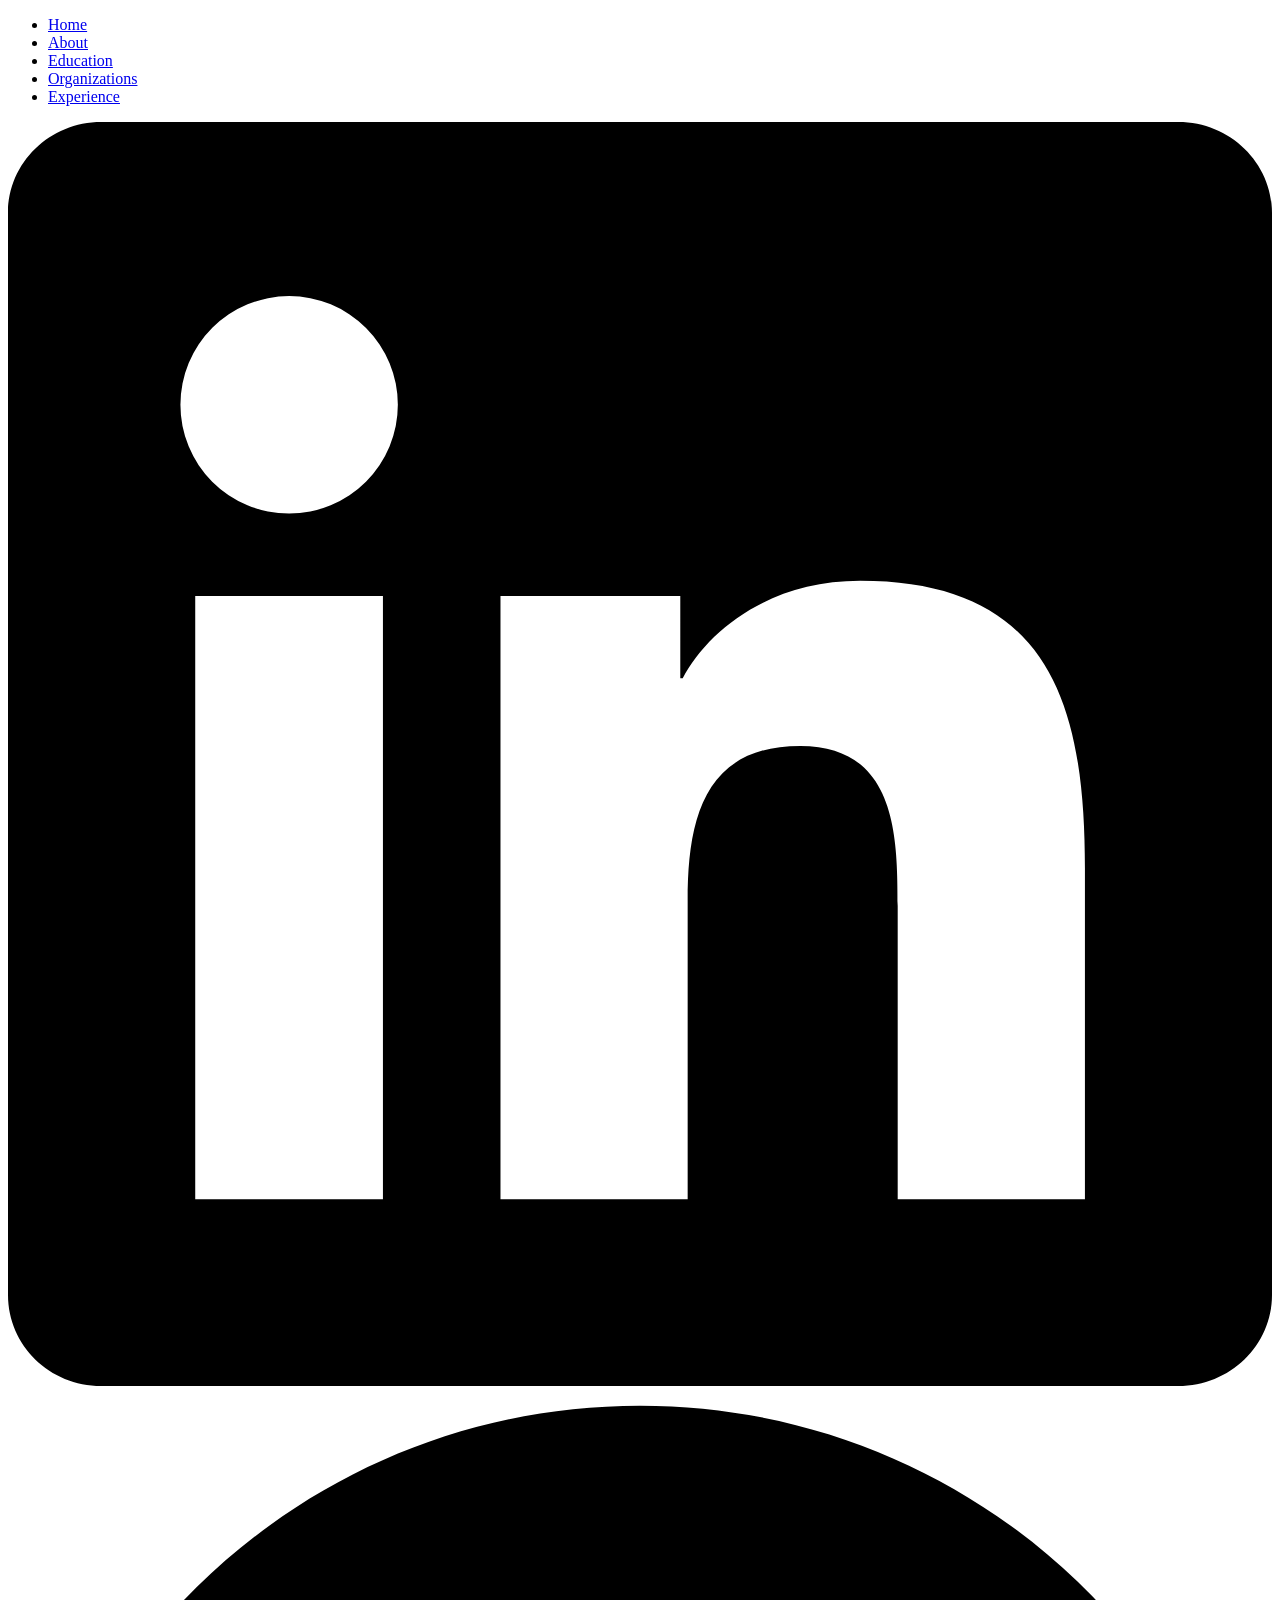
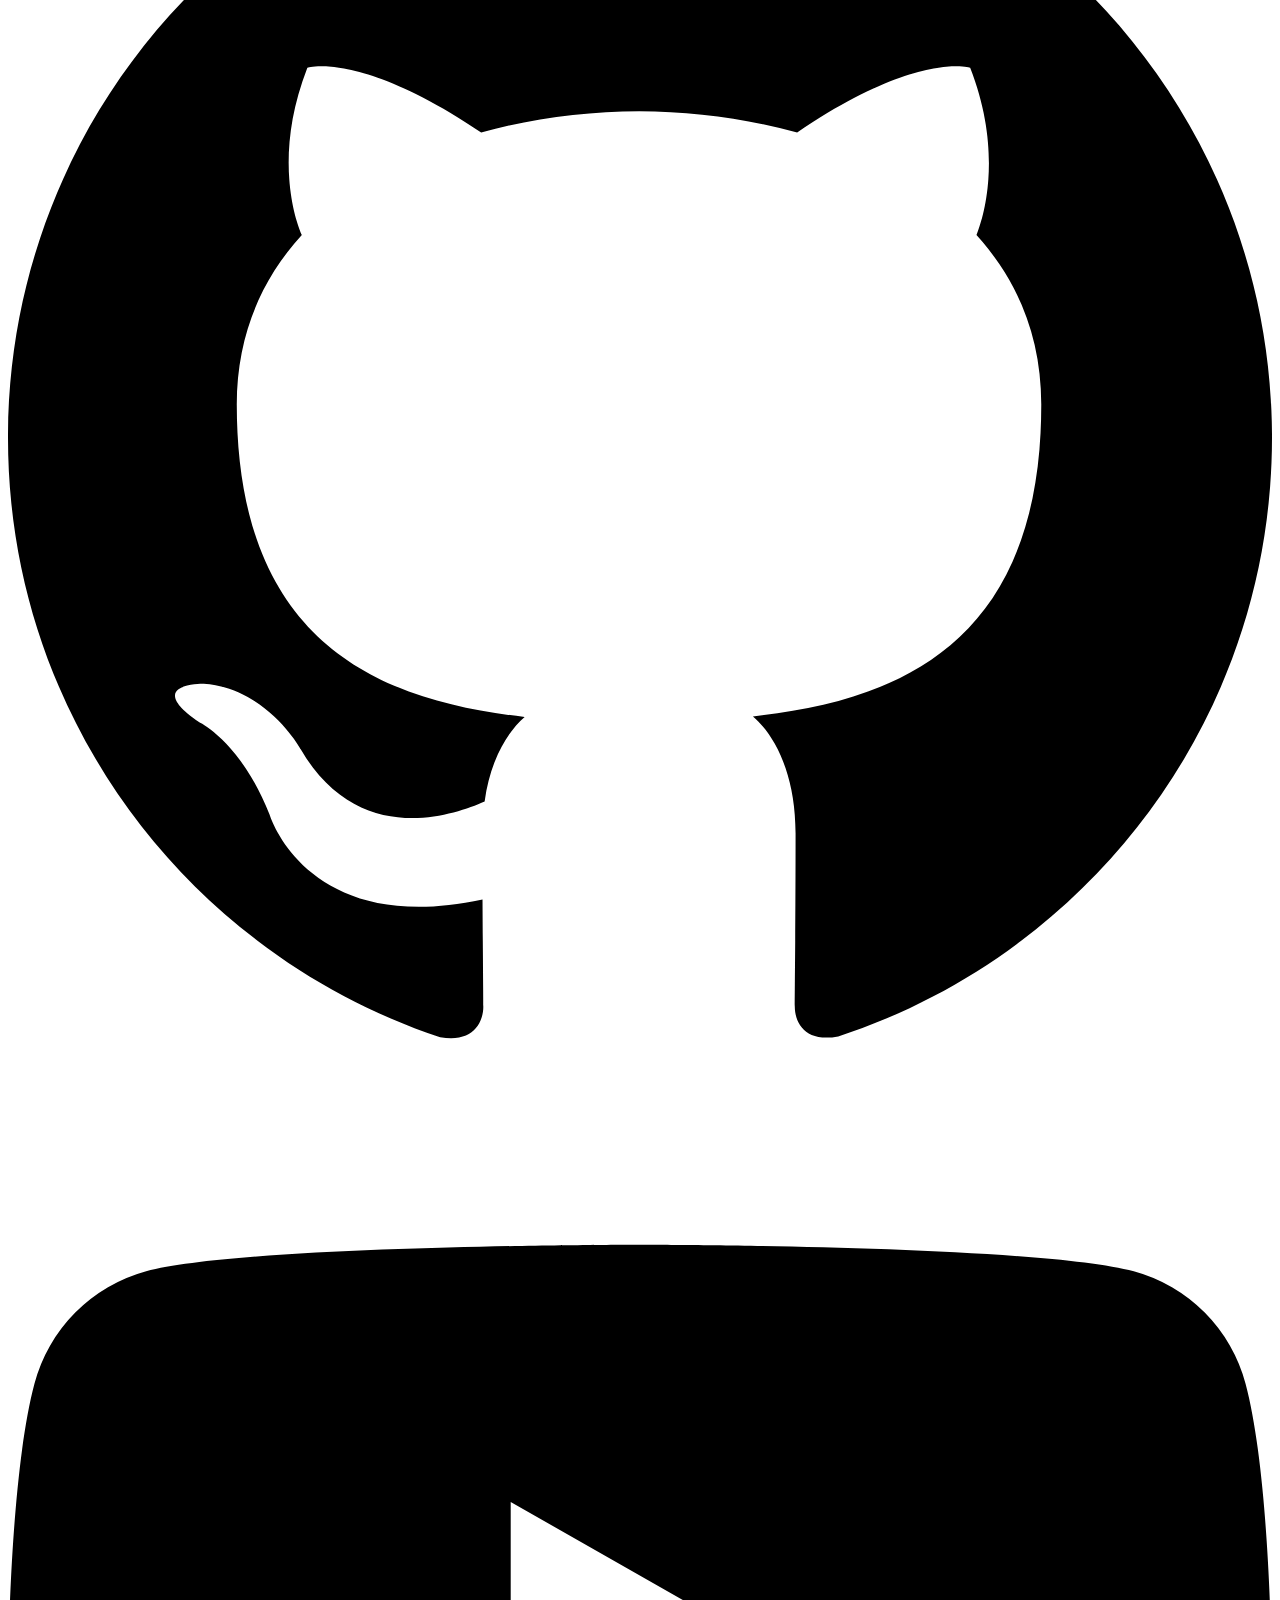
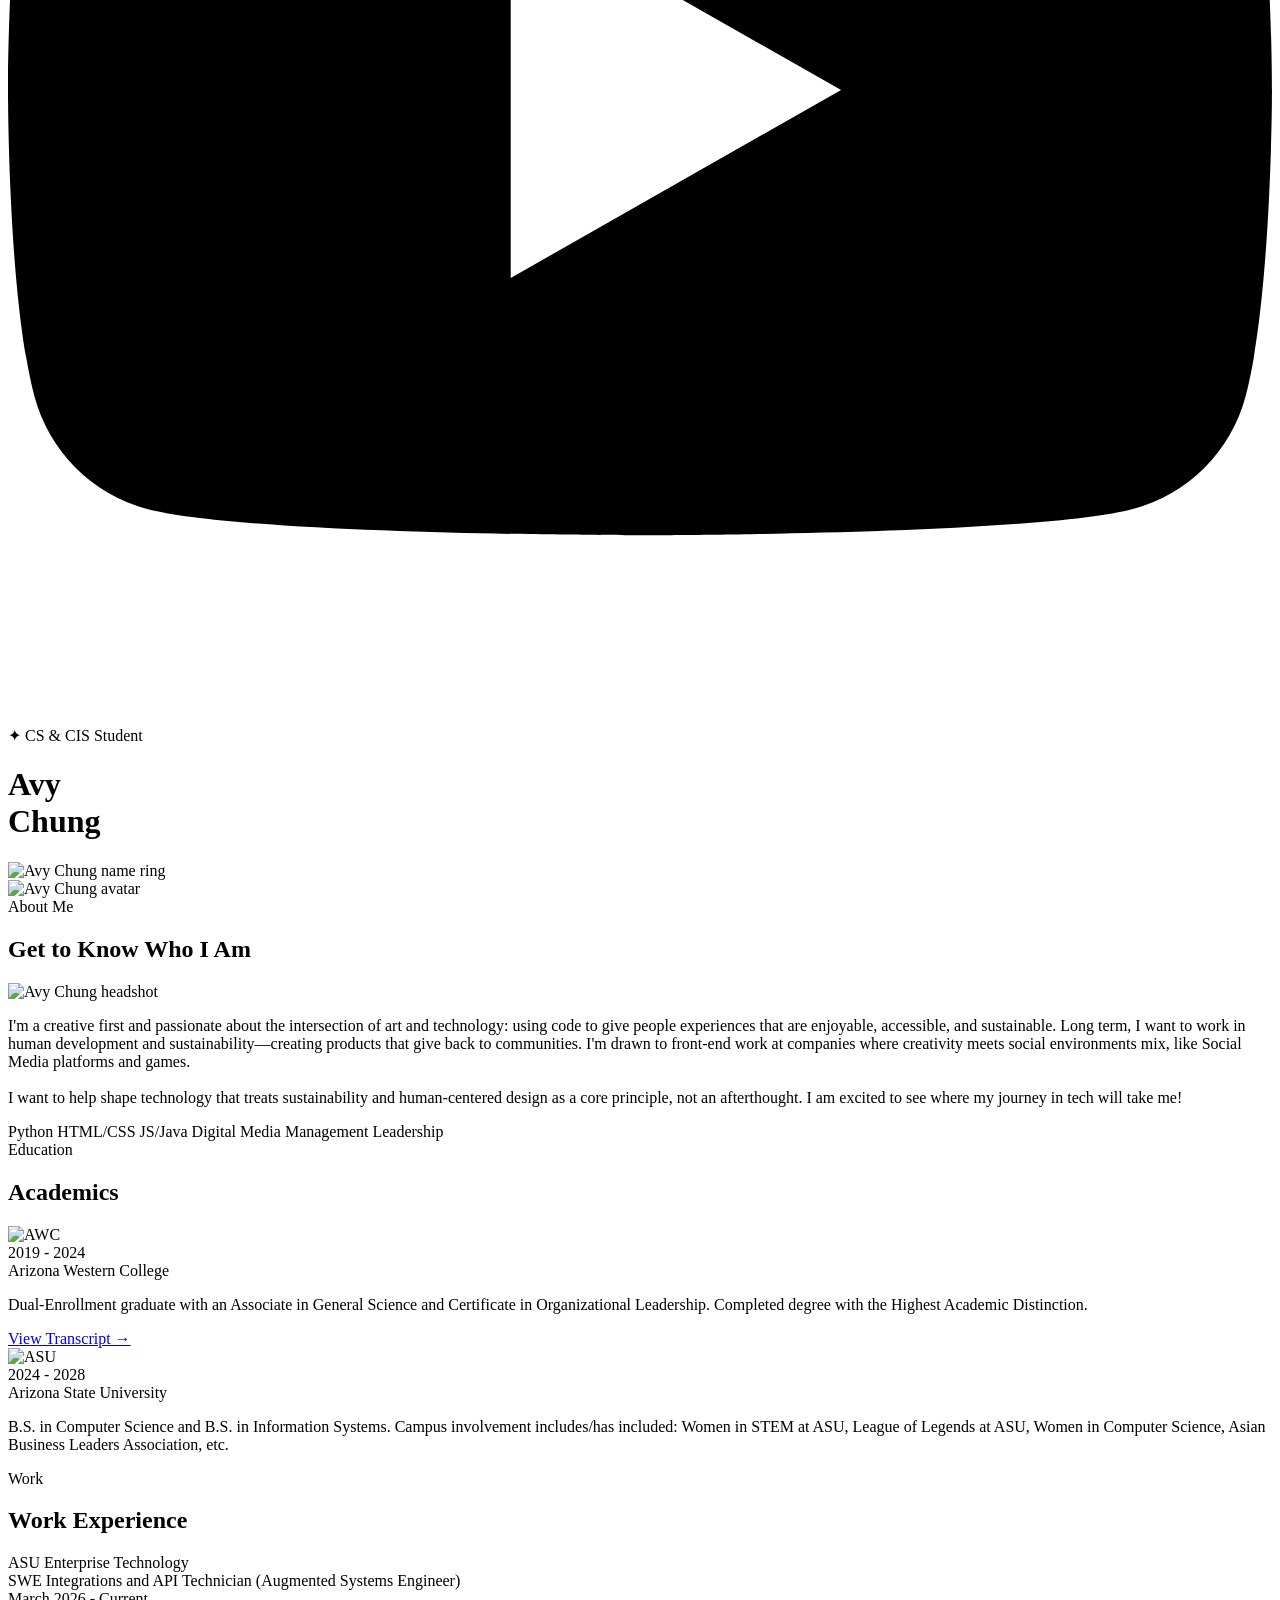
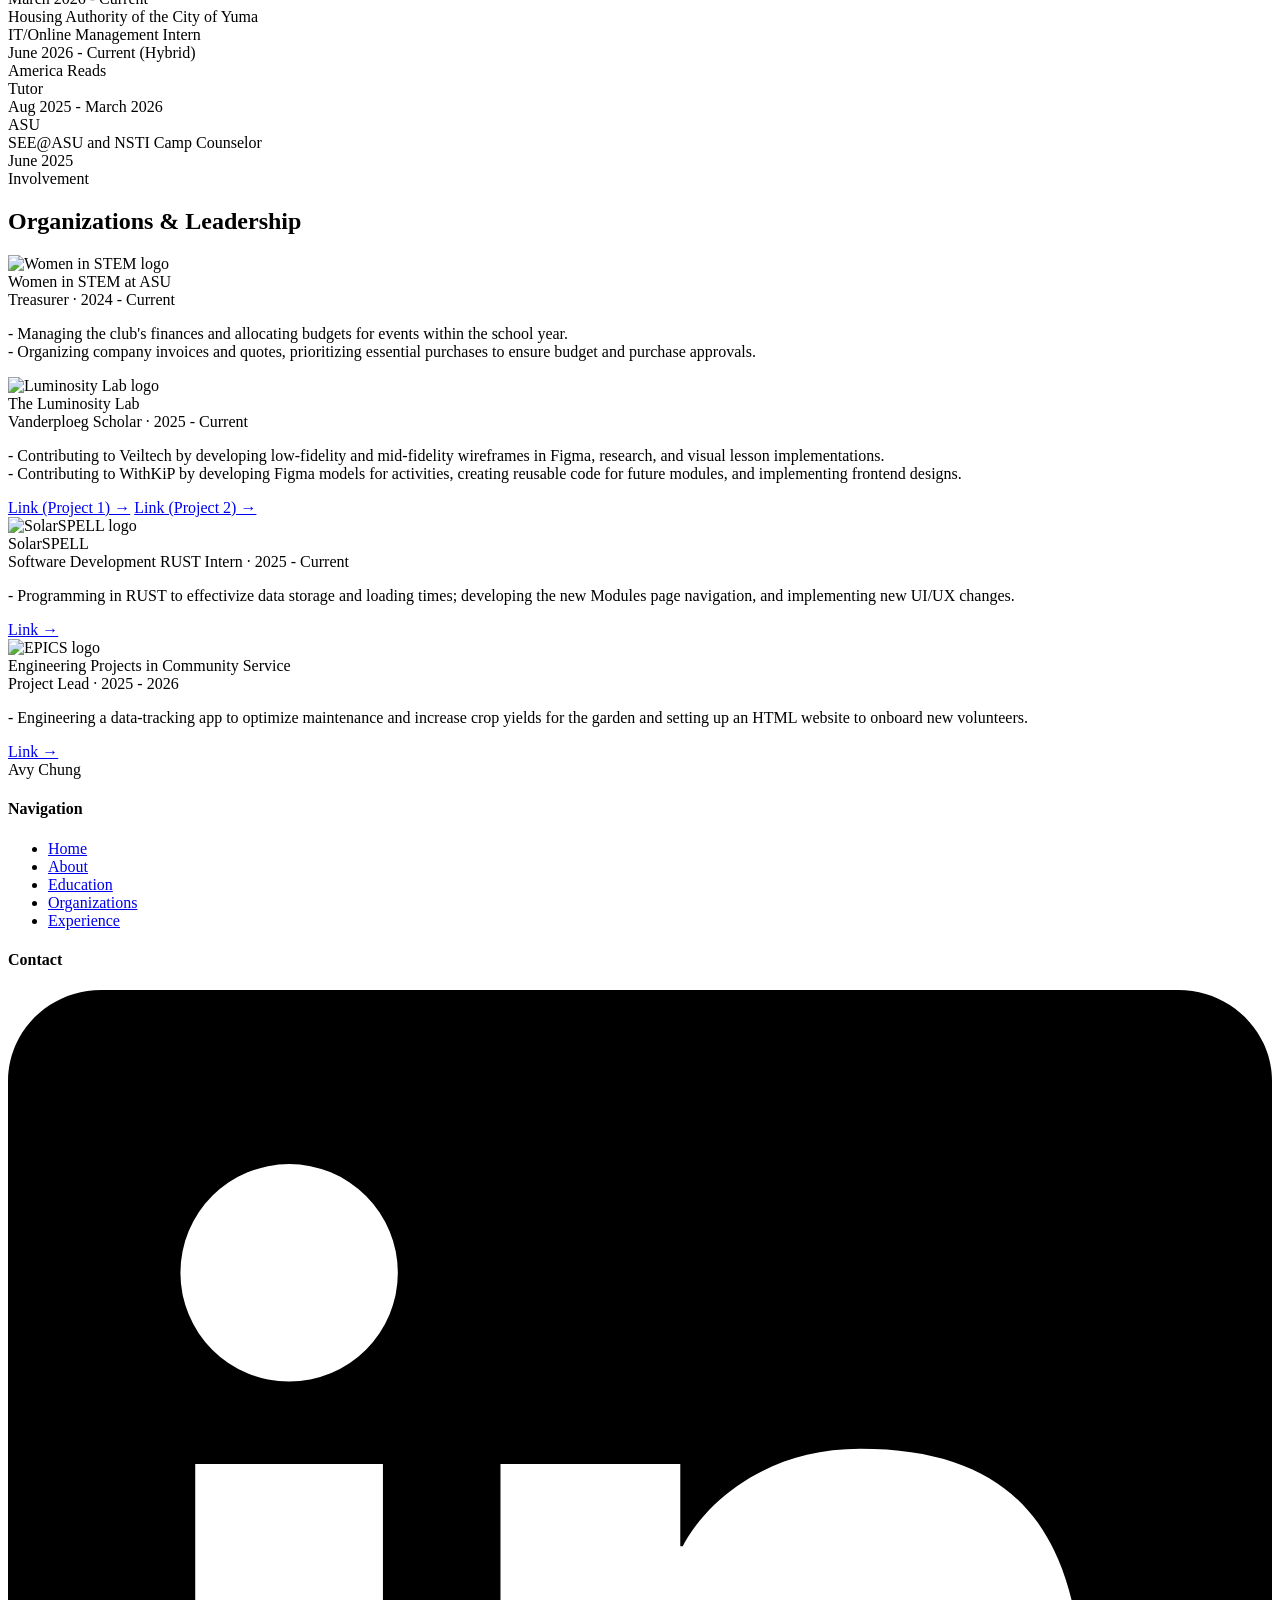
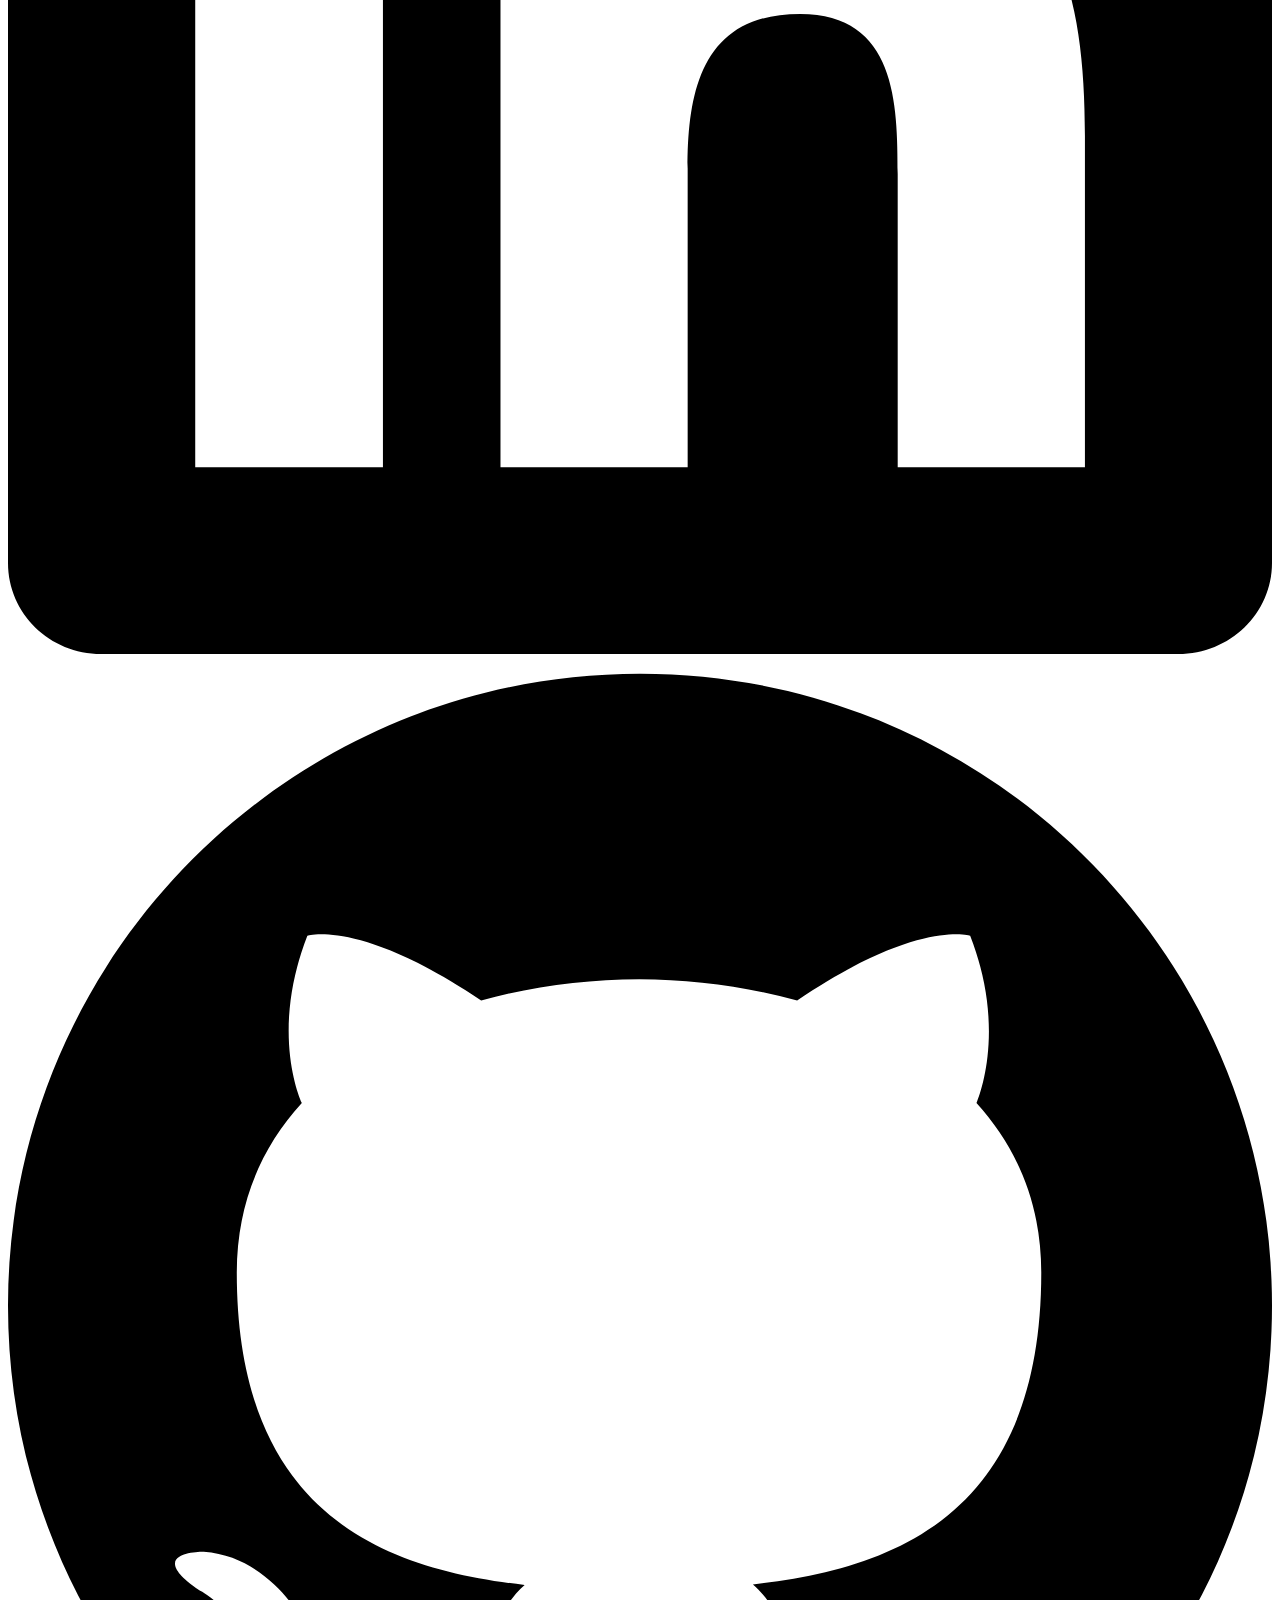
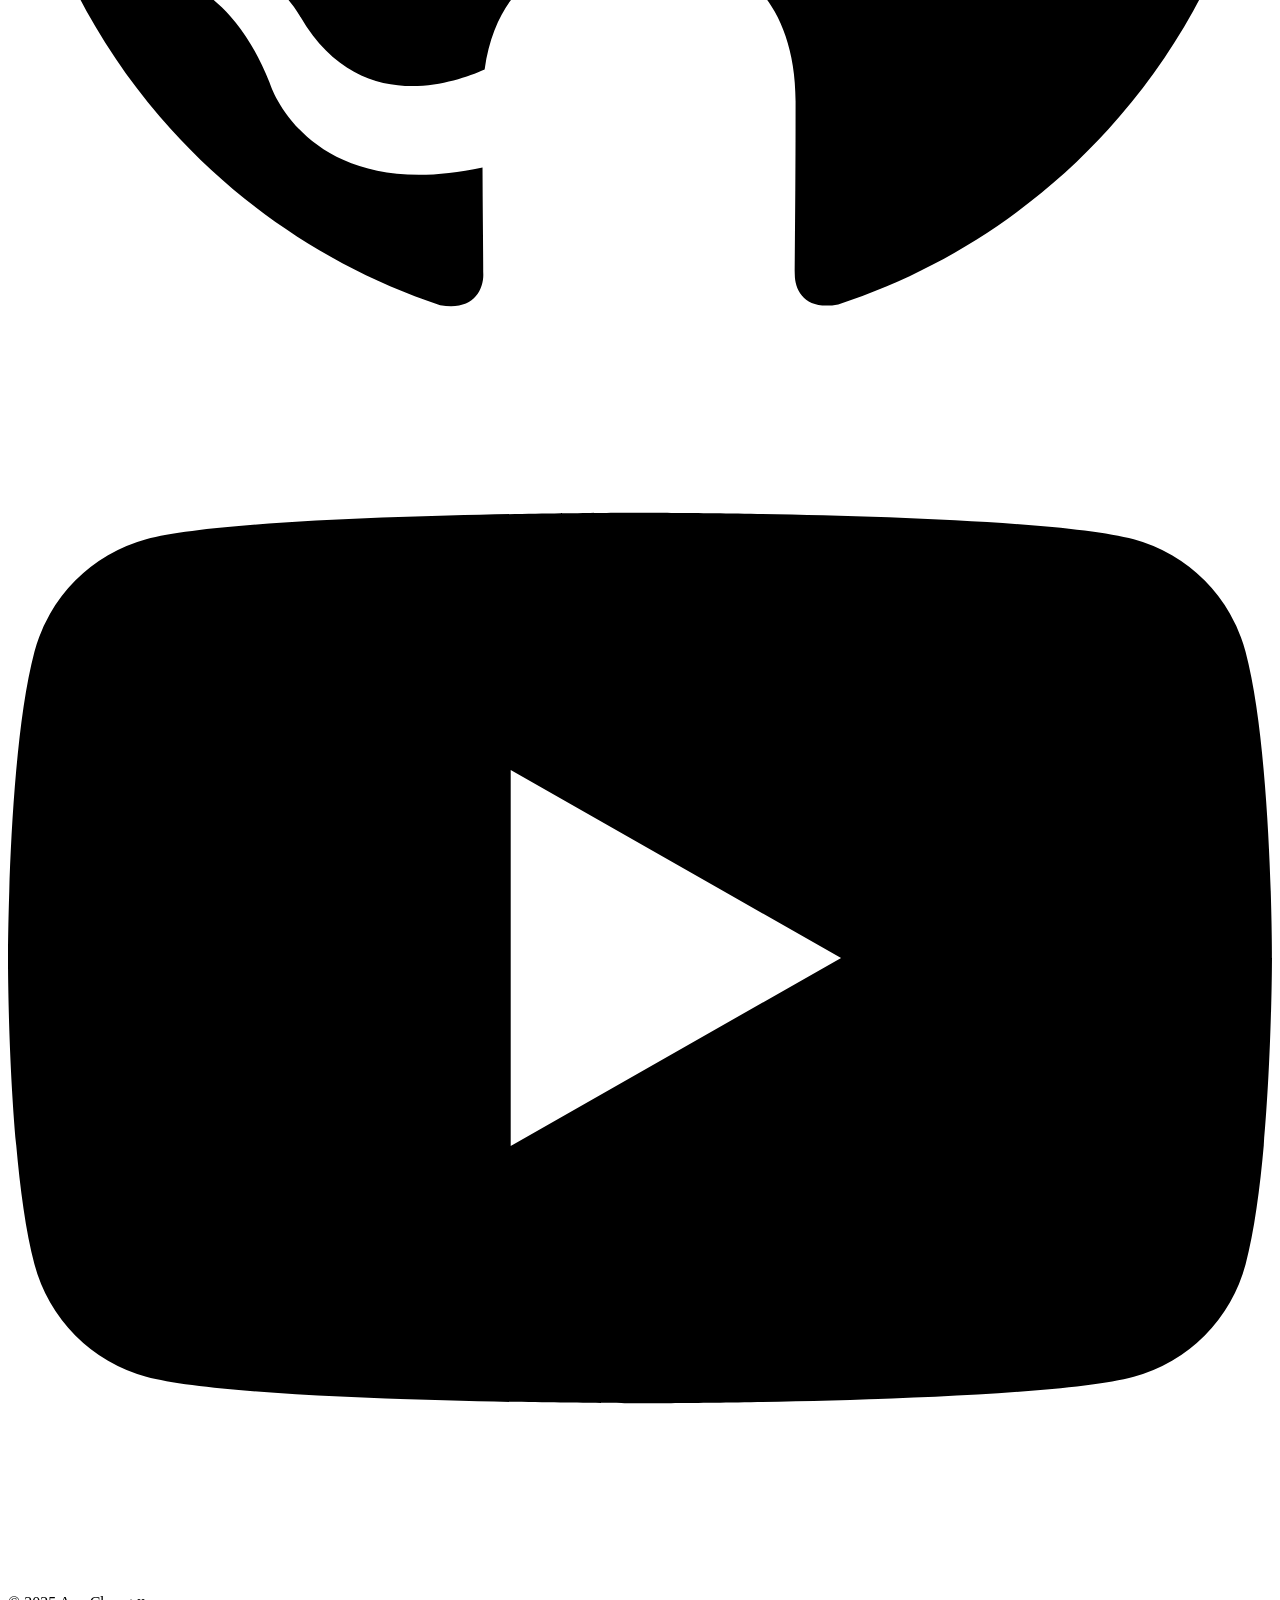
==== commit 867562c8: "chore: remove hero, for page split update" ====
--- a/index.html
+++ b/index.html
@@ -39,10 +39,7 @@
         <h1 class="hero-name">
           Avy<br/><span>Chung</span>
         </h1>
-        <p class="hero-desc">
-            A student passionate about pursuing sustainability, art, and human development through technology!
-            <br><a href="https://avyquynh.github.io/avyquynh-art-portfolio/" target="_self" class="about-link">My Art Page →</a>  
-          </p>
+
       </div>
       <div class="hero-visual fade-up delay-2">
         <div class="avatar-wrap">
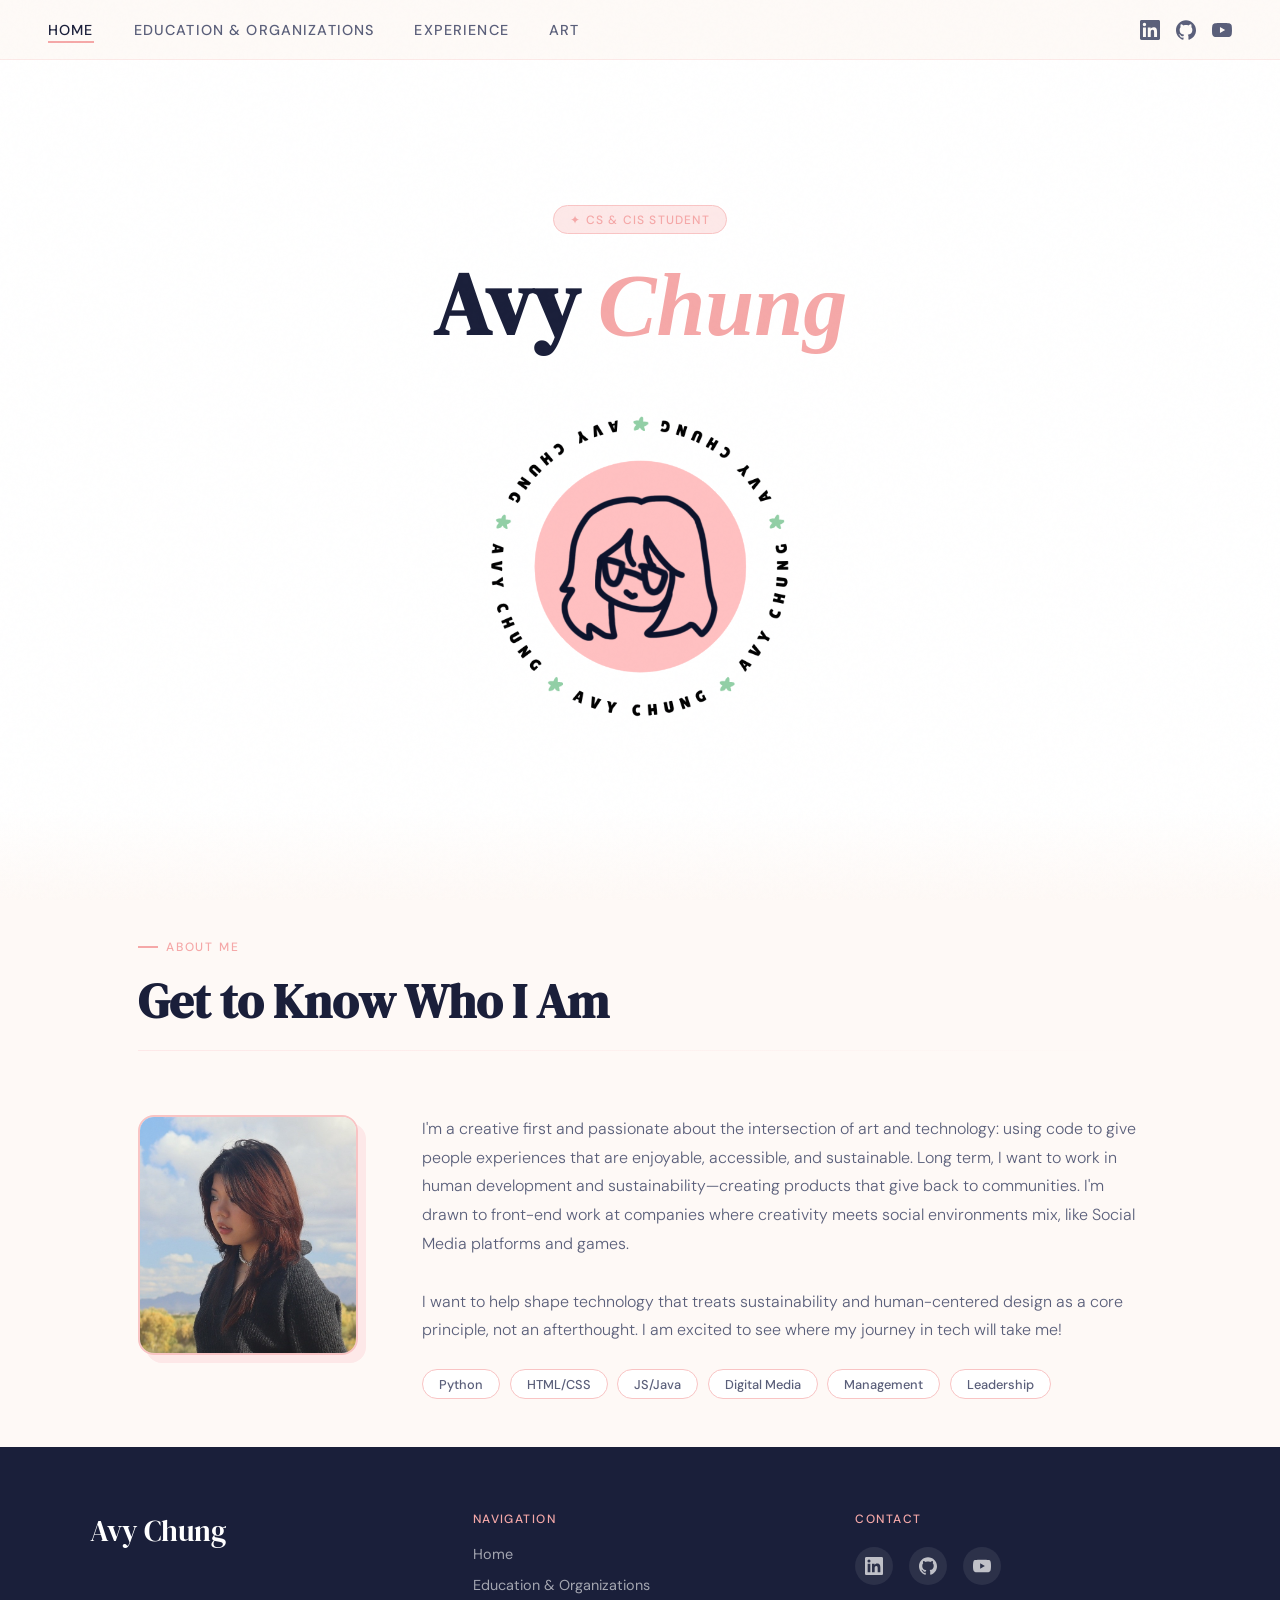
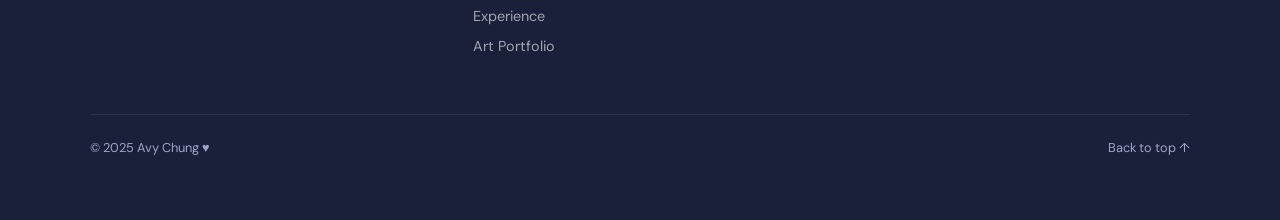
==== commit 2e1aa2c2: "feat: split sections onto their own pages" ====
--- a/index.html
+++ b/index.html
@@ -3,18 +3,16 @@
 <head>
   <meta charset="UTF-8" />
   <meta name="viewport" content="width=device-width, initial-scale=1.0"/>
-  <link rel="stylesheet" href="/avyquynh-portfolio/style.css">
+  <link rel="stylesheet" href="style.css">
   <title>Avy Chung | Portfolio ♥</title>
 </head>
-<body>
-  <!-- NAV -->
+<body id="top">
   <nav>
     <ul class="nav-links">
-      <li><a href="#hero" class="active">Home</a></li>
-      <li><a href="#about">About</a></li>
-      <li><a href="#education">Education</a></li>
-      <li><a href="#organizations">Organizations</a></li>
-      <li><a href="#experience">Experience</a></li>
+      <li><a href="index.html" class="active" aria-current="page">Home</a></li>
+      <li><a href="education.html">Education &amp; Organizations</a></li>
+      <li><a href="experience.html">Experience</a></li>
+      <li><a href="https://avyquynh.github.io/avyquynh-art-portfolio/">Art</a></li>
     </ul>
     <div class="nav-socials">
       <a href="https://www.linkedin.com/in/avy-chung/" target="_blank" aria-label="LinkedIn">
@@ -28,32 +26,29 @@
       </a>
     </div>
   </nav>
-
   <!-- HERO -->
   <div id="hero" class="hero">
     <div class="hero-blob blob-1"></div>
     <div class="hero-blob blob-2"></div>
     <div class="hero-inner">
       <div class="hero-text fade-up">
-        <div class="hero-tag">✦ CS & CIS Student</div>
+        <div class="hero-tag">✦ CS &amp; CIS Student</div>
         <h1 class="hero-name">
-          Avy<br/><span>Chung</span>
+          Avy <span>Chung</span>
         </h1>
-
       </div>
       <div class="hero-visual fade-up delay-2">
         <div class="avatar-wrap">
           <div class="avatar-ring">
-            <img src="/avyquynh-portfolio/assets/logoname.png" alt="Avy Chung name ring" />
+            <img src="assets/logoname.png" alt="Avy Chung name ring" />
           </div>
           <div class="avatar-inner">
-            <img src="/avyquynh-portfolio/assets/logo.png" alt="Avy Chung avatar" />
+            <img src="assets/logo.png" alt="Avy Chung avatar" />
           </div>
         </div>
       </div>
     </div>
   </div>
-
   <!-- ABOUT -->
   <section id="about">
     <div class="section-label">About Me</div>
@@ -61,7 +56,7 @@
     <div class="section-divider"></div>
     <div class="about-grid">
       <div class="about-photo fade-up">
-        <img src="/avyquynh-portfolio/assets/Avy_Chung_Headshot.jpeg" alt="Avy Chung headshot" />
+        <img src="assets/Avy_Chung_Headshot.jpeg" alt="Avy Chung headshot" />
       </div>
       <div class="about-body fade-up delay-1">
         <p>
@@ -86,158 +81,6 @@
       </div>
     </div>
   </section>
-
-  <!-- EDUCATION -->
-  <section id="education">
-    <div class="section-label">Education</div>
-    <h2 class="section-title">Academics</h2>
-    <div class="section-divider"></div>
-    <div class="edu-cards">
-      <div class="edu-card fade-up">
-        <img src="/avyquynh-portfolio/assets/AWC_logo.png" alt="AWC" class="edu-logo" />
-        <div class="edu-years">2019 - 2024</div>
-        <div class="edu-school">Arizona Western College</div>
-        <p class="edu-desc">
-          Dual-Enrollment graduate with an Associate in General Science and Certificate in 
-          Organizational Leadership. Completed degree with the Highest Academic Distinction.
-        </p>
-        <a href="/avyquynh-portfolio/assets/AWC Transcript.pdf" target="_blank" class="edu-link">View Transcript →</a>
-      </div>
-      <div class="edu-card fade-up delay-2">
-        <img src="/avyquynh-portfolio/assets/ASU_logo.png" alt="ASU" class="edu-logo" />
-        <div class="edu-years">2024 - 2028</div>
-        <div class="edu-school">Arizona State University</div>
-        <p class="edu-desc">
-           B.S. in Computer Science and B.S. in Information Systems. Campus involvement 
-           includes/has included: Women in STEM at ASU, League of Legends at ASU, 
-           Women in Computer Science, Asian Business Leaders Association, etc.  
-        </p>
-      </div>
-    </div>
-  </section>
-
-  <!-- EXPERIENCE -->
-  <section id="experience">
-    <div class="section-label">Work</div>
-    <h2 class="section-title">Work Experience</h2>
-    <div class="section-divider"></div>
-    <div class="work-list">
-      
-      <div class="work-item fade-up">
-        <div class="work-dot"></div>
-        <div class="work-content">
-          <div class="work-company">ASU Enterprise Technology</div>
-          <div class="work-title">SWE Integrations and API Technician 
-          (Augmented Systems Engineer)</div>
-          <div class="work-period">March 2026 - Current</div>
-        </div>
-      </div>
-
-      <div class="work-item fade-up delay-1">
-        <div class="work-dot"></div>
-        <div class="work-content">
-          <div class="work-company">Housing Authority of the City of Yuma</div>
-          <div class="work-title">IT/Online Management Intern</div>
-          <div class="work-period">June 2026 - Current (Hybrid)</div>
-        </div>
-      </div>
-
-      <div class="work-item fade-up delay-1">
-        <div class="work-dot"></div>
-        <div class="work-content">
-          <div class="work-company">America Reads</div>
-          <div class="work-title">Tutor</div>
-          <div class="work-period">Aug 2025 - March 2026</div>
-        </div>
-      </div>
-
-      <div class="work-item fade-up delay-1">
-        <div class="work-dot"></div>
-        <div class="work-content">
-          <div class="work-company">ASU</div>
-          <div class="work-title">SEE@ASU and NSTI Camp Counselor</div>
-          <div class="work-period">June 2025</div>
-        </div>
-      </div>
-
-    </div>
-  </section>
-
-  <!-- ORGANIZATIONS -->
-  <section id="organizations">
-    <div class="section-label">Involvement</div>
-    <h2 class="section-title">Organizations & Leadership</h2>
-    <div class="section-divider"></div>
-    <div class="orgs-grid">
-      <div class="org-card fade-up">
-        <div class="org-header">
-          <div class="org-icon"><img src="/avyquynh-portfolio/assets/wistem_logo.png" alt="Women in STEM logo" /></div>
-          <div>
-            <div class="org-name">Women in STEM at ASU</div>
-          </div>
-        </div>
-        <div class="org-role">Treasurer · 2024 - Current</div>
-        <p class="org-desc">
-            - Managing the club's finances and allocating budgets for events within 
-            the school year.<br>
-            - Organizing company invoices and quotes, prioritizing essential purchases 
-            to ensure budget and purchase approvals.
-        </p>
-      </div>
-
-      <div class="org-card fade-up delay-2">
-        <div class="org-header">
-          <div class="org-icon"><img src="/avyquynh-portfolio/assets/lumo_logo.png" alt="Luminosity Lab logo" /></div>
-          <div>
-            <div class="org-name">The Luminosity Lab</div>
-          </div>
-        </div>
-        <div class="org-role">Vanderploeg Scholar · 2025 - Current</div>
-        <p class="org-desc">- Contributing to Veiltech by developing low-fidelity 
-          and mid-fidelity wireframes in Figma, research, and visual lesson 
-          implementations.
-          <br>
-          - Contributing to WithKiP by developing Figma models for activities,
-          creating reusable code for future modules, and implementing frontend designs.
-        </p>
-        <a href="https://www.withkip.com" target="_blank" class="org-link">Link (Project 1) →</a>
-        <a href="https://www.figma.com/proto/AgCp6HryinHrchg2xhIece/Wireframe-Workbench-Tablet?node-id=0-1&t=k4JjEGeSxW9MUzPW-1" target="_blank" class="org-link">Link (Project 2) →</a>
-      </div>
-
-      <div class="org-card fade-up delay-1">
-        <div class="org-header">
-          <div class="org-icon"><img src="/avyquynh-portfolio/assets/solar_logo.png" alt="SolarSPELL logo" /></div>
-          <div>
-            <div class="org-name">SolarSPELL</div>
-          </div>
-        </div>
-        <div class="org-role">Software Development RUST Intern · 2025 - Current</div>
-        <p class="org-desc">- Programming in RUST to effectivize data storage and 
-          loading times; developing the new Modules page navigation, and implementing 
-          new UI/UX changes.</p>
-        <a href="https://github.com/avyquynh/Mod-Navigation" target="_blank" class="org-link">Link →</a>  
-      </div>
-    </div>
-
-     <div class="org-card fade-up delay-1">
-        <div class="org-header">
-          <div class="org-icon"><img src="/avyquynh-portfolio/assets/epics_logo.png" alt="EPICS logo" /></div>
-          <div>
-            <div class="org-name">Engineering Projects in Community Service</div>
-          </div>
-        </div>
-        <div class="org-role">Project Lead · 2025 - 2026</div>
-        <p class="org-desc">
-            - Engineering a data-tracking app to optimize maintenance and increase 
-            crop yields for the garden and setting up an HTML website to onboard new 
-            volunteers.
-        </p>  
-        <a href="https://github.com/TigerMountain-Foundation-EPICS/" target="_blank" class="org-link">Link →</a>  
-    </div>
-
-  </section>
-
-  <!-- FOOTER -->
   <footer>
     <div class="footer-inner">
       <div>
@@ -246,11 +89,10 @@
       <div class="footer-col">
         <h4>Navigation</h4>
         <ul>
-          <li><a href="#hero">Home</a></li>
-          <li><a href="#about">About</a></li>
-          <li><a href="#education">Education</a></li>
-          <li><a href="#organizations">Organizations</a></li>
-          <li><a href="#experience">Experience</a></li>
+          <li><a href="index.html">Home</a></li>
+          <li><a href="education.html">Education &amp; Organizations</a></li>
+          <li><a href="experience.html">Experience</a></li>
+          <li><a href="https://avyquynh.github.io/avyquynh-art-portfolio/">Art Portfolio</a></li>
         </ul>
       </div>
       <div class="footer-col">
@@ -270,7 +112,9 @@
     </div>
     <div class="footer-bottom">
       <span>© 2025 Avy Chung ♥</span>
+      <a href="#top" class="back-top">Back to top ↑</a>
     </div>
   </footer>
-  <script src="/avyquynh-portfolio/script.js"></script></body>
+  <script src="script.js"></script>
+</body>
 </html>
--- a/style.css
+++ b/style.css
@@ -0,0 +1,706 @@
+@import url('https://fonts.googleapis.com/css2?family=DM+Serif+Display:ital@0;1&family=DM+Sans:ital,opsz,wght@0,9..40,300;0,9..40,400;0,9..40,500;1,9..40,300&display=swap');
+
+:root {
+    --pink: #f9c4c4;
+    --pink-light: #fde8e8;
+    --pink-medium: #f5a8a8;
+    --navy: #1a1f3a;
+    --navy-soft: #2a2f52;
+    --green-accent: #8ecfaa;
+    --cream: #fef9f6;
+    --text: #1a1f3a;
+    --text-muted: #5a5f7a;
+    --text-highlighted: #9fa5c7;
+    --link-active: #a66a6a;
+    --link-hover: #703c3c;
+  }
+
+  *, *::before, *::after { box-sizing: border-box; margin: 0; padding: 0; }
+
+  html { scroll-behavior: smooth; scroll-padding-top: 5rem; }
+
+  body {
+    font-family: 'DM Sans', sans-serif;
+    background: var(--cream);
+    color: var(--text);
+    overflow-x: hidden;
+  }
+
+  /* ── NOISE TEXTURE ── */
+  body::before {
+    content: '';
+    position: fixed;
+    inset: 0;
+    background-image: url("data:image/svg+xml,%3Csvg viewBox='0 0 200 200' xmlns='http://www.w3.org/2000/svg'%3E%3Cfilter id='noise'%3E%3CfeTurbulence type='fractalNoise' baseFrequency='0.9' numOctaves='4' stitchTiles='stitch'/%3E%3C/filter%3E%3Crect width='100%25' height='100%25' filter='url(%23noise)' opacity='0.03'/%3E%3C/svg%3E");
+    pointer-events: none;
+    z-index: 9999;
+    opacity: 0.4;
+  }
+
+  /* ── NAV ── */
+  nav {
+    position: fixed;
+    top: 0;
+    width: 100%;
+    z-index: 100;
+    display: flex;
+    justify-content: space-between;
+    align-items: center;
+    padding: 1.2rem 3rem;
+    background: rgba(254, 249, 246, 0.85);
+    backdrop-filter: blur(12px);
+    border-bottom: 1px solid rgba(249, 196, 196, 0.3);
+  }
+
+  .nav-links {
+    display: flex;
+    gap: 2.5rem;
+    list-style: none;
+  }
+
+  .nav-links a {
+    text-decoration: none;
+    color: var(--text-muted);
+    font-size: 0.9rem;
+    font-weight: 500;
+    letter-spacing: 0.08em;
+    text-transform: uppercase;
+    transition: color 0.2s;
+  }
+
+  .nav-links a:hover { color: var(--navy); }
+  .nav-links a.active { color: var(--navy); border-bottom: 2px solid var(--pink-medium); padding-bottom: 2px; }
+
+  .nav-socials {
+    display: flex;
+    gap: 1rem;
+    align-items: center;
+  }
+
+  .nav-socials a {
+    display: flex;
+    align-items: center;
+    color: var(--text-muted);
+    transition: color 0.2s;
+  }
+
+  .nav-socials a:hover { color: var(--navy); }
+
+  .nav-socials svg {
+    width: 20px;
+    height: 20px;
+    fill: currentColor;
+  }
+
+  /* ── HERO ── */
+  .hero {
+    min-height: 100vh;
+    display: flex;
+    align-items: center;
+    justify-content: center;
+    padding: 7rem 3rem 4rem;
+    position: relative;
+    overflow: hidden;
+    background: linear-gradient(to bottom, #FFFFFF 90%, var(--cream) 100%);
+  }
+
+  .hero-blob {
+    position: absolute;
+    border-radius: 50%;
+    pointer-events: none;
+    display: none;
+  }
+
+  .blob-1 {
+    width: 500px; height: 500px;
+    background: radial-gradient(circle, #fde8e8 0%, transparent 70%);
+    top: -100px; right: -100px;
+    animation: float 8s ease-in-out infinite;
+  }
+
+  .blob-2 {
+    width: 350px; height: 350px;
+    background: radial-gradient(circle, #ddf0e8 0%, transparent 70%);
+    bottom: 50px; left: -80px;
+    animation: float 10s ease-in-out infinite reverse;
+  }
+
+  @keyframes float {
+    0%, 100% { transform: translateY(0px) scale(1); }
+    50% { transform: translateY(-30px) scale(1.05); }
+  }
+
+  .hero-inner {
+    display: flex;
+    flex-direction: column;
+    align-items: center;
+    justify-content: center;
+    gap: 2.5rem;
+    max-width: 1100px;
+    width: 100%;
+    text-align: center;
+  }
+  .hero-text { position: relative; }
+
+  .hero-tag {
+    display: inline-block;
+    background: var(--pink-light);
+    color: var(--pink-medium);
+    border: 1px solid var(--pink);
+    border-radius: 999px;
+    font-size: 0.75rem;
+    font-weight: 500;
+    letter-spacing: 0.1em;
+    text-transform: uppercase;
+    padding: 0.35rem 1rem;
+    margin-bottom: 1.5rem;
+  }
+
+  .hero-name {
+    font-family: 'DM Serif Display', serif;
+    font-size: clamp(3rem, 8vw, 5.5rem);
+    line-height: 1.05;
+    color: var(--navy);
+    margin-bottom: 0;
+  }
+
+  .hero-name span {
+    color: var(--pink-medium);
+    font-style: italic;
+  }
+
+  .hero-desc {
+    font-size: 1.05rem;
+    line-height: 1.75;
+    color: var(--text-muted);
+    max-width: 420px;
+    margin-bottom: 2.5rem;
+    font-weight: 300;
+  }
+
+  .btn-primary {
+    background: var(--navy);
+    color: white;
+    text-decoration: none;
+    padding: 0.8rem 2rem;
+    border-radius: 999px;
+    font-size: 0.9rem;
+    font-weight: 500;
+    letter-spacing: 0.04em;
+    transition: transform 0.2s, box-shadow 0.2s;
+    box-shadow: 0 4px 20px rgba(26,31,58,0.2);
+  }
+
+  .btn-primary:hover {
+    transform: translateY(-2px);
+    box-shadow: 0 8px 30px rgba(26,31,58,0.3);
+  }
+
+  .btn-secondary {
+    color: var(--text-muted);
+    text-decoration: none;
+    font-size: 0.9rem;
+    font-weight: 500;
+    display: flex;
+    align-items: center;
+    gap: 0.4rem;
+    transition: color 0.2s;
+  }
+
+  .btn-secondary:hover { color: var(--navy); }
+
+  /* ── AVATAR AREA ── */
+  .hero-visual {
+    display: flex;
+    flex-direction: column;
+    align-items: center;
+    gap: 1.5rem;
+  }
+
+  .avatar-wrap {
+    position: relative;
+    width: min(350px, 75vw);
+    height: min(350px, 75vw);
+  }
+
+  .avatar-ring {
+    position: absolute;
+    inset: 0;
+    animation: spin 20s linear infinite;
+  }
+
+  @keyframes spin {
+    from { transform: rotate(0deg); }
+    to { transform: rotate(360deg); }
+  }
+
+  .avatar-ring img {
+    width: 100%;
+    height: 100%;
+    object-fit: contain;
+    border-radius: 50%;
+  }
+
+  .avatar-inner {
+    position: absolute;
+    inset: 40px;
+    border-radius: 50%;
+    display: flex;
+    align-items: center;
+    justify-content: center;
+    overflow: hidden;
+  }
+
+  .avatar-inner img {
+    width: 110%;
+    height: 110%;
+    object-fit: cover;
+    object-position: top;
+  }
+
+  /* ── SECTION BASE ── */
+  section {
+    padding: 3rem 3rem;
+    max-width: 1100px;
+    margin: 0 auto;
+  }
+
+  .section-label {
+    display: inline-flex;
+    align-items: center;
+    gap: 0.5rem;
+    font-size: 0.75rem;
+    font-weight: 500;
+    letter-spacing: 0.15em;
+    text-transform: uppercase;
+    color: var(--pink-medium);
+    margin-bottom: 0.8rem;
+  }
+
+  .section-label::before {
+    content: '';
+    display: inline-block;
+    width: 20px;
+    height: 2px;
+    background: var(--pink-medium);
+  }
+
+  .section-title {
+    font-family: 'DM Serif Display', serif;
+    font-size: clamp(2rem, 4vw, 3rem);
+    color: var(--navy);
+    margin-bottom: 1rem;
+  }
+
+  .section-divider {
+    width: 100%;
+    height: 1px;
+    background: linear-gradient(to right, var(--pink-light), transparent);
+    margin: 0 auto 4rem;
+  }
+
+  /* ── ABOUT ── */
+  #about { padding-top: 2rem; }
+
+  .about-grid {
+    display: grid;
+    grid-template-columns: 220px 1fr;
+    gap: 4rem;
+    align-items: start;
+  }
+
+  .about-photo {
+    width: 220px;
+    height: 240px;
+    border-radius: 16px;
+    overflow: hidden;
+    box-shadow: 8px 8px 0 var(--pink-light);
+    border: 2px solid var(--pink);
+    flex-shrink: 0;
+  }
+
+  .about-photo img {
+    width: 100%;
+    height: 100%;
+    object-fit: cover;
+    object-position: top;
+  }
+
+  .about-body p {
+    font-size: 1rem;
+    line-height: 1.8;
+    color: var(--text-muted);
+    font-weight: 300;
+    margin-bottom: 1.5rem;
+  }
+  .about-link {
+    font-size: 1em;
+    padding: 0% 5% 0% 0%;
+  }
+  a.about-link:link, a.about-link:visited { color: var(--link-active); }
+  a.about-link:hover { color: var(--link-hover); }
+
+  .skills-pills {
+    display: flex;
+    flex-wrap: wrap;
+    gap: 0.6rem;
+    margin-top: 1.5rem;
+  }
+
+  .pill {
+    background: white;
+    border: 1.5px solid var(--pink);
+    border-radius: 999px;
+    padding: 0.35rem 1rem;
+    font-size: 0.8rem;
+    font-weight: 500;
+    color: var(--text-muted);
+    transition: all 0.2s;
+  }
+
+  /* ── EDUCATION ── */
+  .edu-cards {
+    display: grid;
+    grid-template-columns: 1fr 1fr;
+    gap: 2rem;
+    margin-top: 2rem;
+  }
+
+  .edu-card {
+    background: white;
+    border: 1.5px solid rgba(249,196,196,0.4);
+    border-radius: 20px;
+    padding: 2rem;
+    position: relative;
+    overflow: hidden;
+    transition: transform 0.3s, box-shadow 0.3s;
+  }
+
+  .edu-card:hover {
+    transform: translateY(-4px);
+    box-shadow: 0 20px 60px rgba(249,196,196,0.3);
+  }
+
+  .edu-card::after {
+    content: '';
+    position: absolute;
+    top: 0; left: 0;
+    width: 4px;
+    height: 100%;
+    background: linear-gradient(to bottom, var(--pink-medium), var(--green-accent));
+  }
+
+  .edu-logo {
+    width: auto;
+    height: 52px;
+    border-radius: 10px;
+    object-fit: cover;
+    margin-bottom: 1rem;
+  }
+
+  .edu-years {
+    font-size: 0.75rem;
+    font-weight: 500;
+    letter-spacing: 0.08em;
+    margin-bottom: 0.4rem;
+  }
+
+  .edu-school {
+    font-family: 'DM Serif Display', serif;
+    font-size: 1.3rem;
+    color: var(--navy);
+    margin-bottom: 0.6rem;
+  }
+
+  .edu-desc {
+    font-size: 0.88rem;
+    line-height: 1.7;
+    color: var(--text-muted);
+    font-weight: 300;
+  }
+
+  .edu-link {
+    display: inline-block;
+    margin-top: 1rem;
+    font-size: 0.8rem;
+    color: var(--navy);
+    font-weight: 500;
+    text-decoration: none;
+    border-bottom: 1px solid var(--pink-medium);
+    transition: color 0.2s;
+  }
+
+  .edu-link:hover { color: var(--pink-medium); }
+
+  /* ── ORGANIZATIONS ── */
+  .orgs-grid {
+    display: grid;
+    grid-template-columns: repeat(2, minmax(0, 1fr));
+    gap: 1.5rem;
+    margin-top: 2rem;
+  }
+
+  .org-card {
+    background: white;
+    border: 1.5px solid rgba(249,196,196,0.4);
+    border-radius: 16px;
+    padding: 1.5rem;
+    transition: transform 0.3s, box-shadow 0.3s;
+  }
+
+  .org-card:hover {
+    transform: translateY(-3px);
+    box-shadow: 0 12px 40px rgba(249,196,196,0.25);
+  }
+
+  .org-header {
+    display: flex;
+    align-items: center;
+    gap: 1rem;
+    margin-bottom: 0.8rem;
+  }
+
+  .org-icon {
+    width: 44px;
+    height: 44px;
+    border-radius: 10px;
+    background: var(--pink-light);
+    display: flex;
+    align-items: center;
+    justify-content: center;
+    font-size: 1.4rem;
+    flex-shrink: 0;
+  }
+
+  .org-icon img {
+    width: 60%;
+    height: 60%;
+    object-fit: contain;
+  }
+
+  .org-name {
+    font-family: 'DM Serif Display', serif;
+    font-size: 1.05rem;
+    color: var(--navy);
+  }
+
+  .org-role {
+    font-size: 0.78rem;
+    color: var(--pink-medium);
+    font-weight: 500;
+    margin-bottom: 0.6rem;
+  }
+
+  .org-desc {
+    font-size: 0.86rem;
+    line-height: 1.7;
+    color: var(--text-muted);
+    font-weight: 300;
+    padding-bottom: 2%;
+  }
+  .org-link {
+    font-size: 0.86rem;
+    padding: 0% 5% 0% 0%;
+  }
+  a.org-link:link { color: var(--link-active); }
+  a.org-link:hover { color: var(--link-hover); }
+
+  /* ── WORK EXPERIENCE ── */
+  .work-list {
+    display: flex;
+    flex-direction: column;
+    gap: 1.2rem;
+    margin-top: 2rem;
+  }
+
+  .work-item {
+    display: flex;
+    align-items: center;
+    gap: 1.2rem;
+    background: white;
+    border: 1.5px solid rgba(249,196,196,0.35);
+    border-radius: 14px;
+    padding: 1.2rem 1.5rem;
+    transition: transform 0.2s, box-shadow 0.2s;
+  }
+
+  .work-dot {
+    width: 10px;
+    height: 10px;
+    border-radius: 50%;
+    background: var(--pink-medium);
+    flex-shrink: 0;
+  }
+
+  .work-content {
+    display: flex;
+    flex-direction: column;
+    gap: 0.2rem;
+  }
+
+  .work-company {
+    font-size: 0.75rem;
+    font-weight: 500;
+    color: var(--text-muted);
+  }
+
+  .work-title {
+    font-family: 'DM Serif Display', serif;
+    font-size: 1.3rem;
+    font-weight: bold;
+    color: var(--navy);
+  }
+
+  .work-period {
+    font-size: 0.75rem;
+    color: var(--text-muted);
+  }
+
+  /* ── PAGES / NAVIGATION ── */
+  .subpage { padding-top: 5rem; }
+  .page-jump {
+    display: flex;
+    flex-wrap: wrap;
+    gap: 0.6rem;
+    margin-bottom: 2rem;
+  }
+  .page-jump a {
+    background: white;
+    border: 1.5px solid var(--pink);
+    border-radius: 999px;
+    padding: 0.35rem 1rem;
+    font-size: 0.8rem;
+    font-weight: 500;
+    color: var(--text-muted);
+    text-decoration: none;
+    transition: all 0.2s;
+  }
+  .page-jump a:hover { color: var(--navy); background: var(--pink-light); }
+  .nav-links a:focus-visible, .page-jump a:focus-visible,
+  .btn-primary:focus-visible, .btn-secondary:focus-visible {
+    outline: 2px solid var(--pink-medium);
+    outline-offset: 3px;
+  }
+  .back-top { color: var(--text-highlighted); text-decoration: none; }
+  .back-top:hover { color: white; }
+  /* ── FOOTER ── */
+  footer {
+    background: var(--navy);
+    color: white;
+    padding: 4rem 3rem;
+  }
+
+  .footer-inner {
+    max-width: 1100px;
+    margin: 0 auto;
+    display: grid;
+    grid-template-columns: 1fr 1fr 1fr;
+    gap: 3rem;
+    align-items: start;
+  }
+
+  .footer-brand {
+    font-family: 'DM Serif Display', serif;
+    font-size: 1.8rem;
+    margin-bottom: 0.6rem;
+    color: white;
+  }
+
+  .footer-col h4 {
+    font-size: 0.75rem;
+    font-weight: 500;
+    letter-spacing: 0.12em;
+    text-transform: uppercase;
+    color: var(--pink-medium);
+    margin-bottom: 1rem;
+  }
+
+  .footer-col ul { list-style: none; }
+
+  .footer-col ul li {
+    margin-bottom: 0.6rem;
+  }
+
+  .footer-col ul li a {
+    color: rgba(255,255,255,0.6);
+    text-decoration: none;
+    font-size: 0.9rem;
+    transition: color 0.2s;
+  }
+
+  .footer-col ul li a:hover { color: white; }
+
+  .footer-socials {
+    display: flex;
+    gap: 1rem;
+    margin-top: 0.5rem;
+  }
+
+  .footer-socials a {
+    display: flex;
+    align-items: center;
+    justify-content: center;
+    width: 38px;
+    height: 38px;
+    border-radius: 50%;
+    background: rgba(255,255,255,0.08);
+    color: rgba(255,255,255,0.7);
+    transition: all 0.2s;
+  }
+
+  .footer-socials a:hover {
+    background: var(--pink-medium);
+    color: white;
+  }
+
+  .footer-socials svg {
+    width: 18px;
+    height: 18px;
+    fill: currentColor;
+  }
+
+  .footer-bottom {
+    max-width: 1100px;
+    margin: 3rem auto 0;
+    padding-top: 1.5rem;
+    border-top: 1px solid rgba(255,255,255,0.08);
+    display: flex;
+    justify-content: space-between;
+    align-items: center;
+    font-size: 0.8rem;
+    color: var(--text-highlighted);
+  }
+
+  /* ── ANIMATIONS ── */
+  .fade-up {
+    opacity: 0;
+    transform: translateY(24px);
+    transition: opacity 0.7s ease, transform 0.7s ease;
+  }
+
+  .fade-up.visible {
+    opacity: 1;
+    transform: translateY(0);
+  }
+
+  /* Stagger delays */
+  .delay-1 { transition-delay: 0.1s; }
+  .delay-2 { transition-delay: 0.2s; }
+  .delay-3 { transition-delay: 0.3s; }
+  .delay-4 { transition-delay: 0.4s; }
+
+  /* ── RESPONSIVE ── */
+  @media (max-width: 768px) {
+    nav { padding: 0.8rem 1.5rem; flex-wrap: wrap; gap: 0.5rem 1rem; }
+    .nav-links { order: 3; width: 100%; gap: 1.2rem; flex-wrap: wrap; }
+    .nav-links a { font-size: 0.78rem; }
+    .hero { padding-top: 9rem; }
+    .subpage { padding-top: 7rem; }
+    .orgs-grid { grid-template-columns: 1fr; }
+    .about-grid { grid-template-columns: 1fr; }
+    .about-photo { margin: 0 auto; }
+    .edu-cards { grid-template-columns: 1fr; }
+    .footer-inner { grid-template-columns: 1fr; gap: 2rem; }
+    .footer-bottom { flex-direction: column; gap: 0.5rem; text-align: center; }
+    section { padding: 4rem 1.5rem; }
+  }
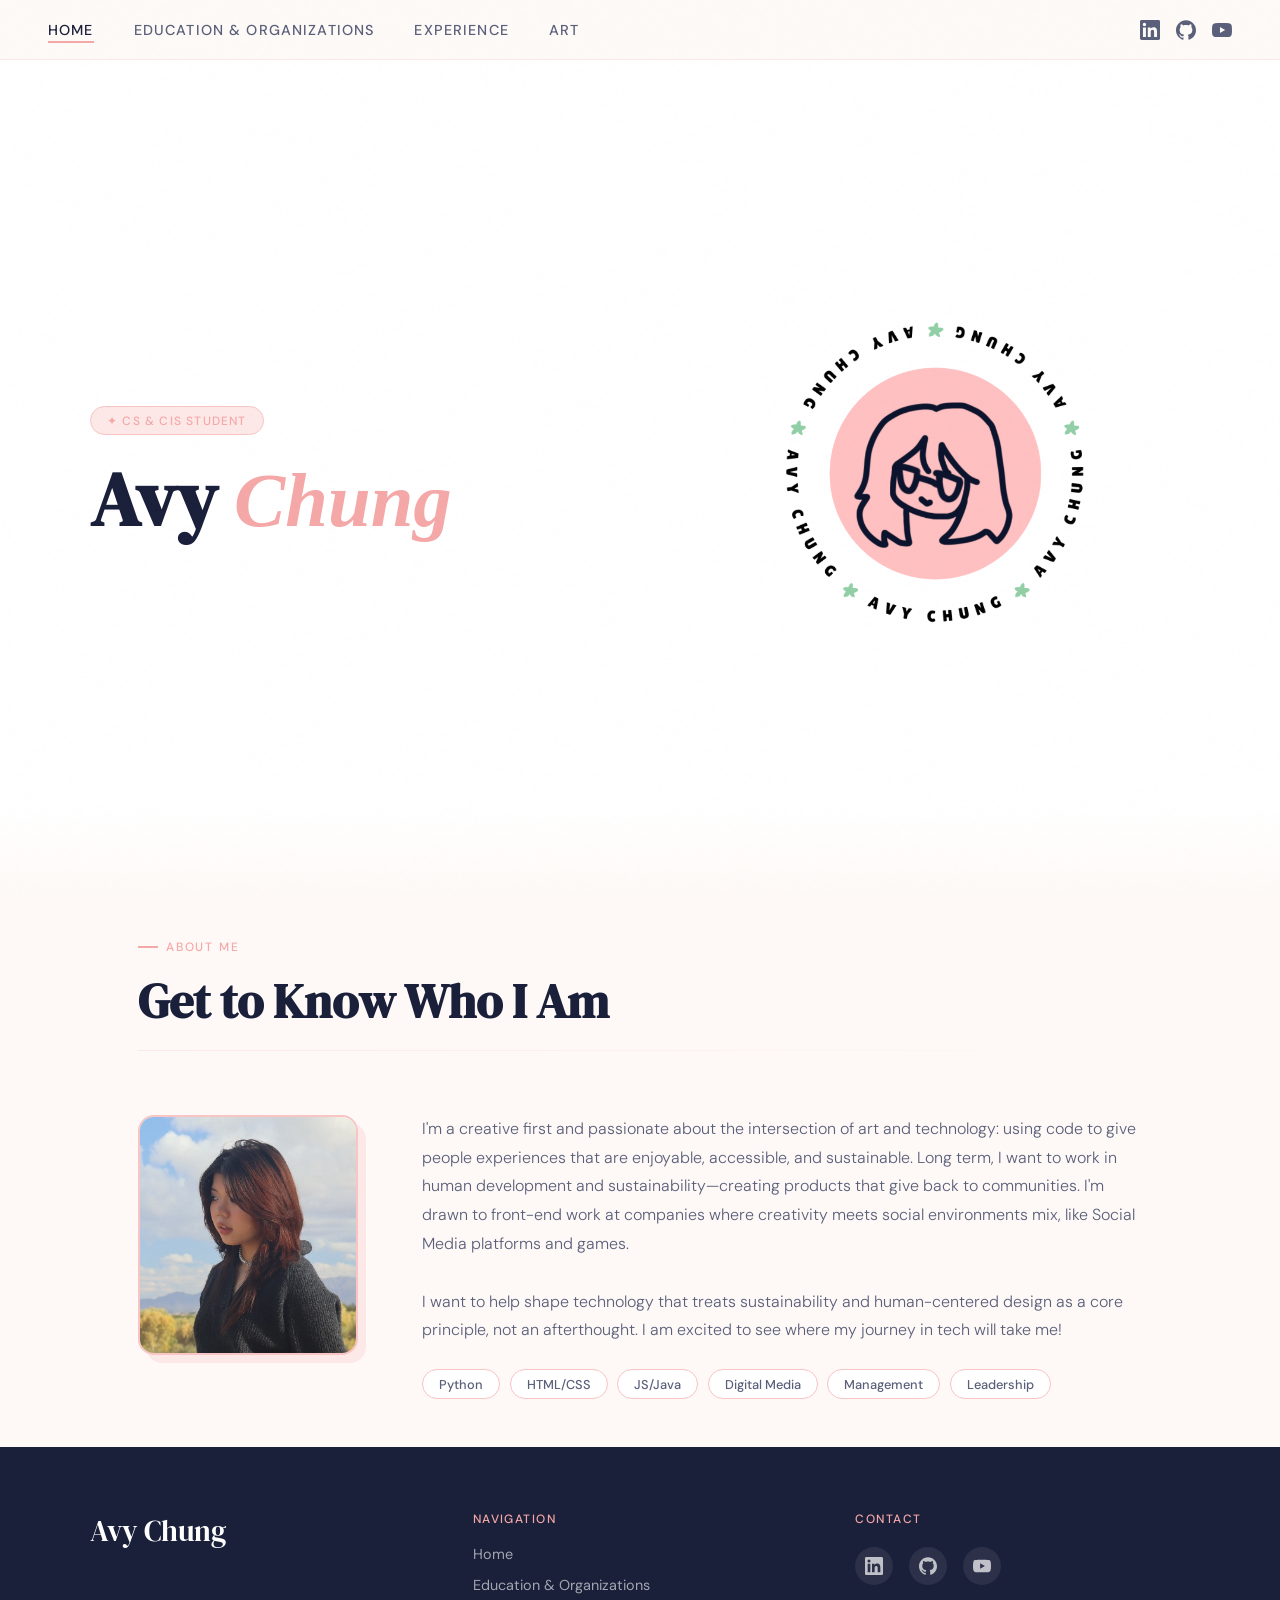
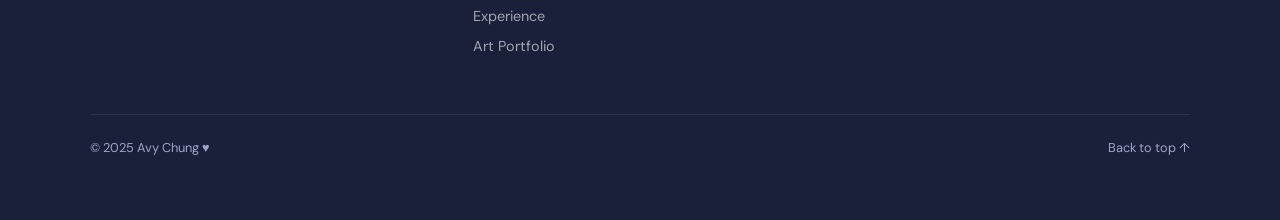
==== commit ef49ea95: "fix: bugged card columns" ====
--- a/index.html
+++ b/index.html
@@ -3,7 +3,7 @@
 <head>
   <meta charset="UTF-8" />
   <meta name="viewport" content="width=device-width, initial-scale=1.0"/>
-  <link rel="stylesheet" href="style.css">
+  <link rel="stylesheet" href="style.css?v=4">
   <title>Avy Chung | Portfolio ♥</title>
 </head>
 <body id="top">
@@ -115,6 +115,6 @@
       <a href="#top" class="back-top">Back to top ↑</a>
     </div>
   </footer>
-  <script src="script.js"></script>
+  <script src="script.js?v=3"></script>
 </body>
 </html>
--- a/style.css
+++ b/style.css
@@ -131,14 +131,12 @@
   }
 
   .hero-inner {
-    display: flex;
-    flex-direction: column;
-    align-items: center;
-    justify-content: center;
-    gap: 2.5rem;
+    display: grid;
+    grid-template-columns: 1fr 1fr;
+    gap: 5rem;
+    align-items: center;
     max-width: 1100px;
     width: 100%;
-    text-align: center;
   }
   .hero-text { position: relative; }
 
@@ -158,7 +156,7 @@
 
   .hero-name {
     font-family: 'DM Serif Display', serif;
-    font-size: clamp(3rem, 8vw, 5.5rem);
+    font-size: clamp(3rem, 6vw, 5rem);
     line-height: 1.05;
     color: var(--navy);
     margin-bottom: 0;
@@ -436,15 +434,16 @@
   .orgs-grid {
     display: grid;
     grid-template-columns: repeat(2, minmax(0, 1fr));
-    gap: 1.5rem;
+    gap: 2rem;
     margin-top: 2rem;
+    align-items: stretch;
   }
 
   .org-card {
     background: white;
     border: 1.5px solid rgba(249,196,196,0.4);
     border-radius: 16px;
-    padding: 1.5rem;
+    padding: 1.75rem 2rem;
     transition: transform 0.3s, box-shadow 0.3s;
   }
 
@@ -695,6 +694,8 @@
     .nav-links { order: 3; width: 100%; gap: 1.2rem; flex-wrap: wrap; }
     .nav-links a { font-size: 0.78rem; }
     .hero { padding-top: 9rem; }
+    .hero-inner { grid-template-columns: 1fr; gap: 3rem; text-align: center; }
+    .hero-visual { order: -1; }
     .subpage { padding-top: 7rem; }
     .orgs-grid { grid-template-columns: 1fr; }
     .about-grid { grid-template-columns: 1fr; }
